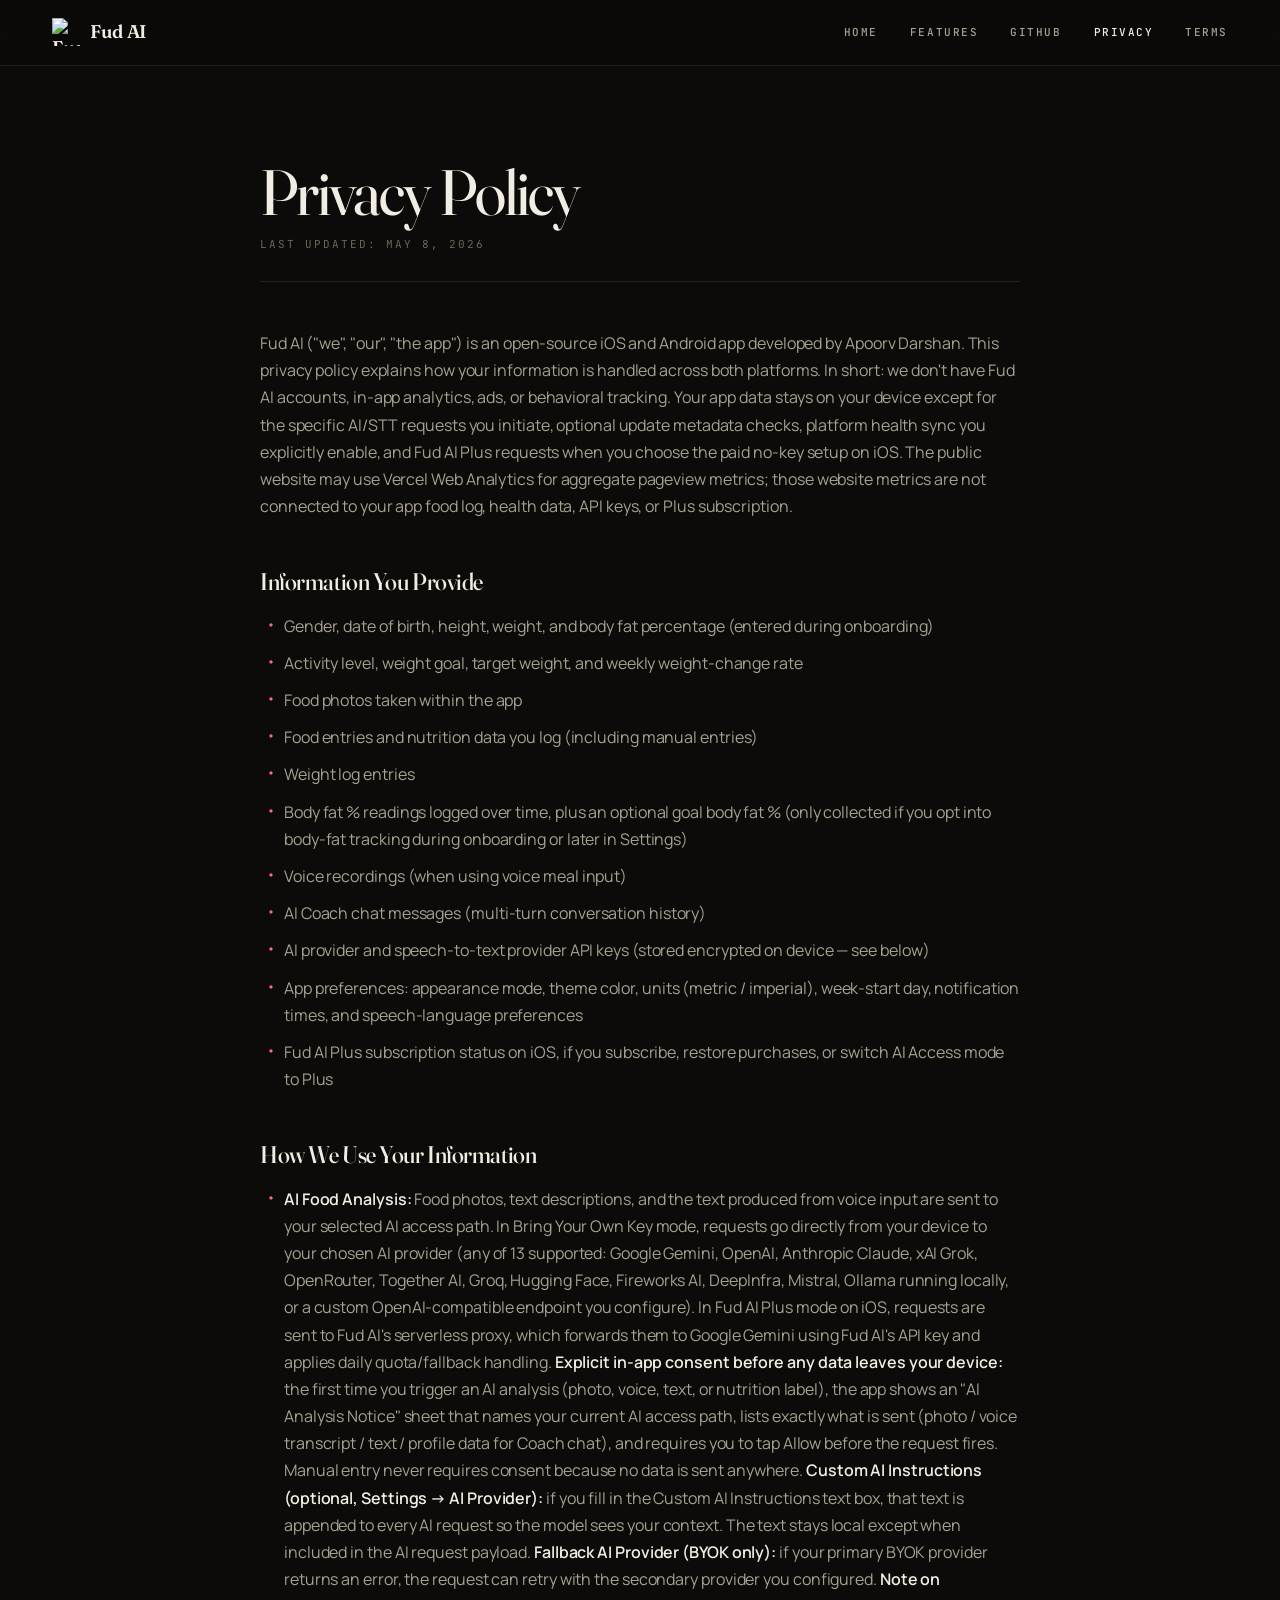
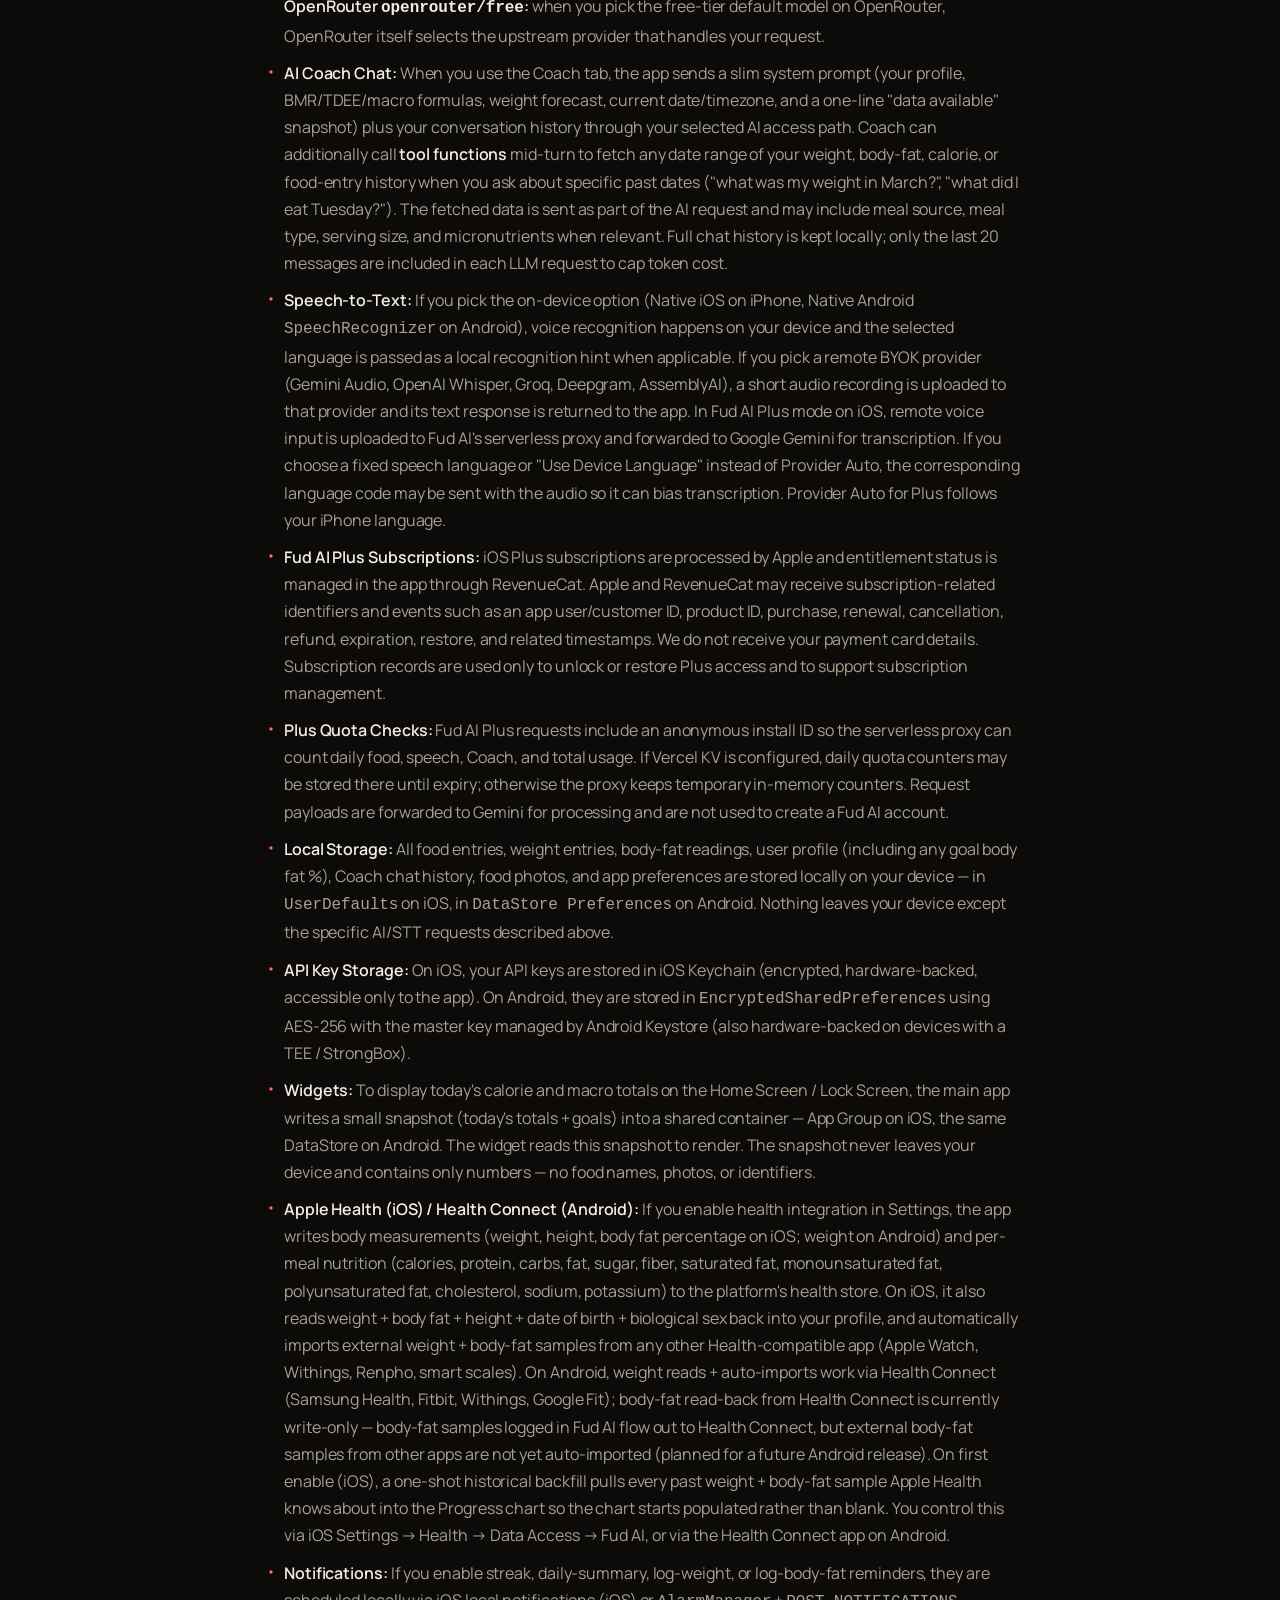
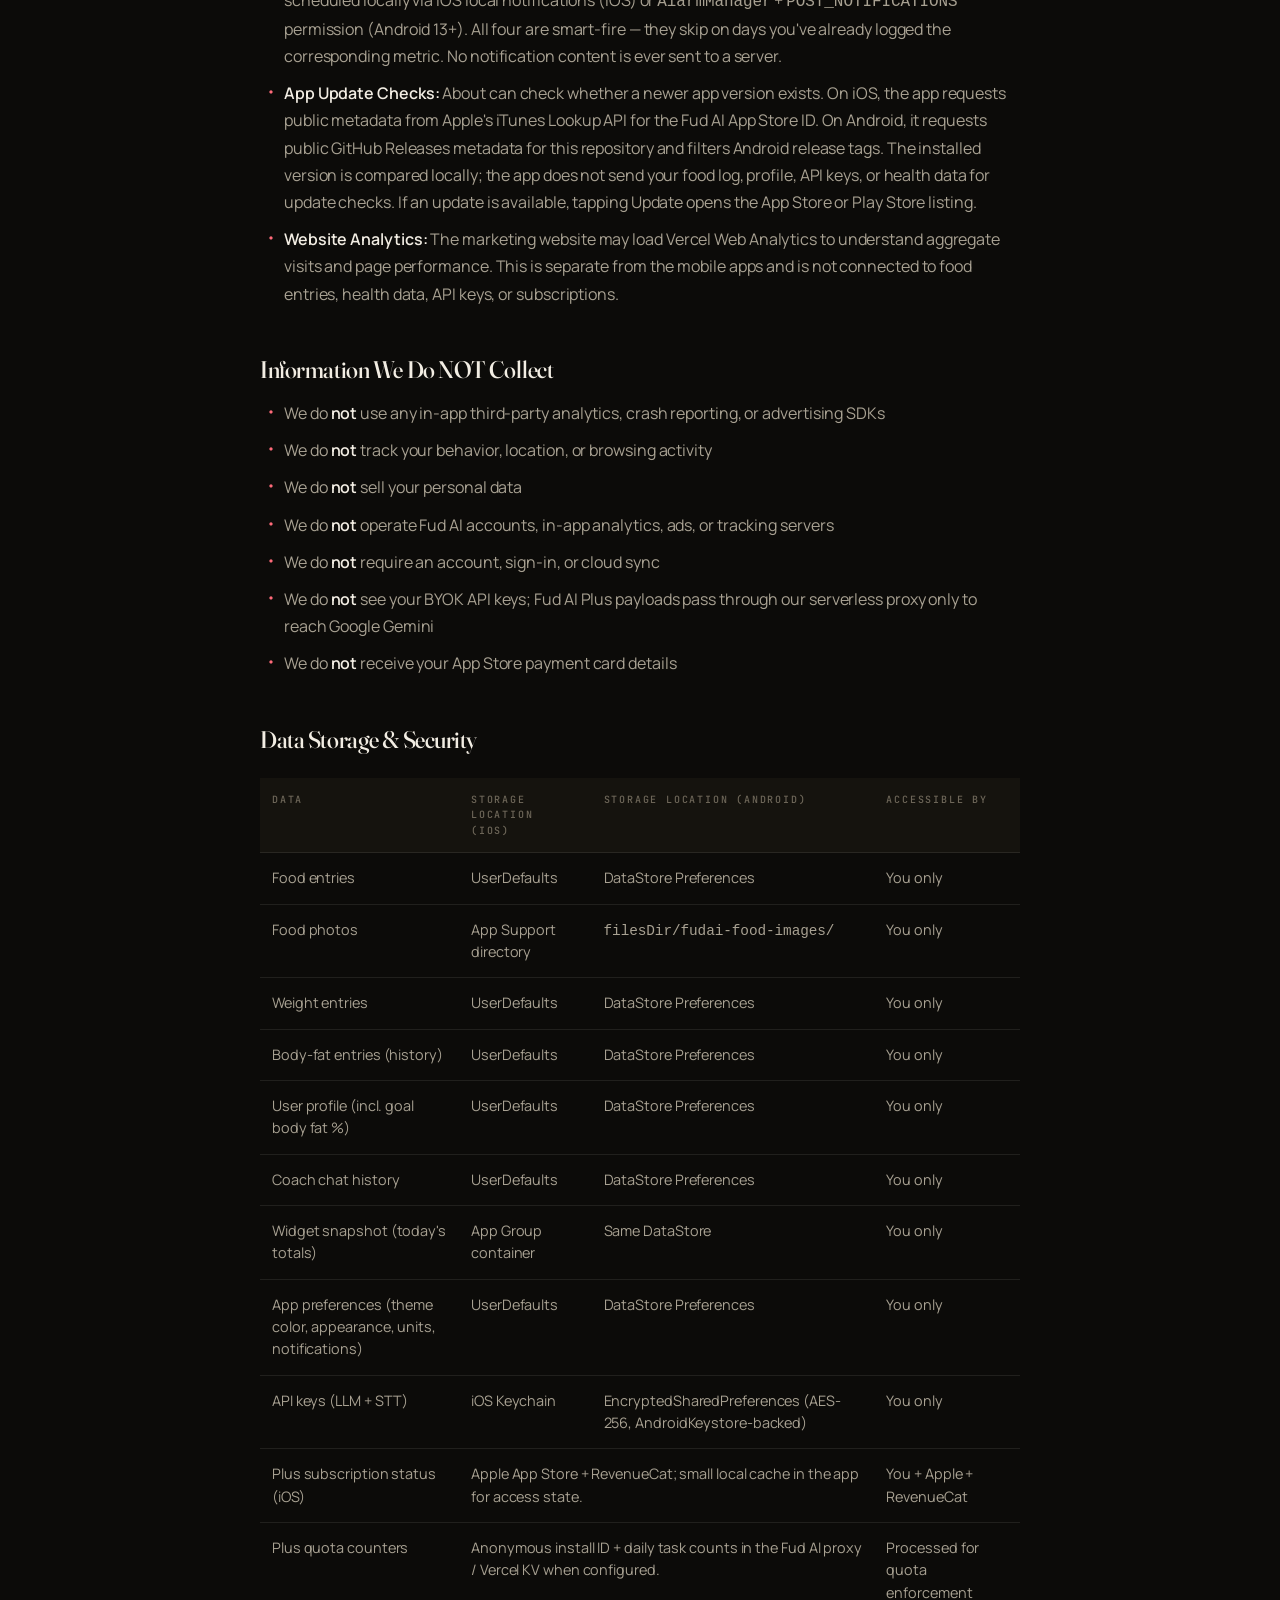
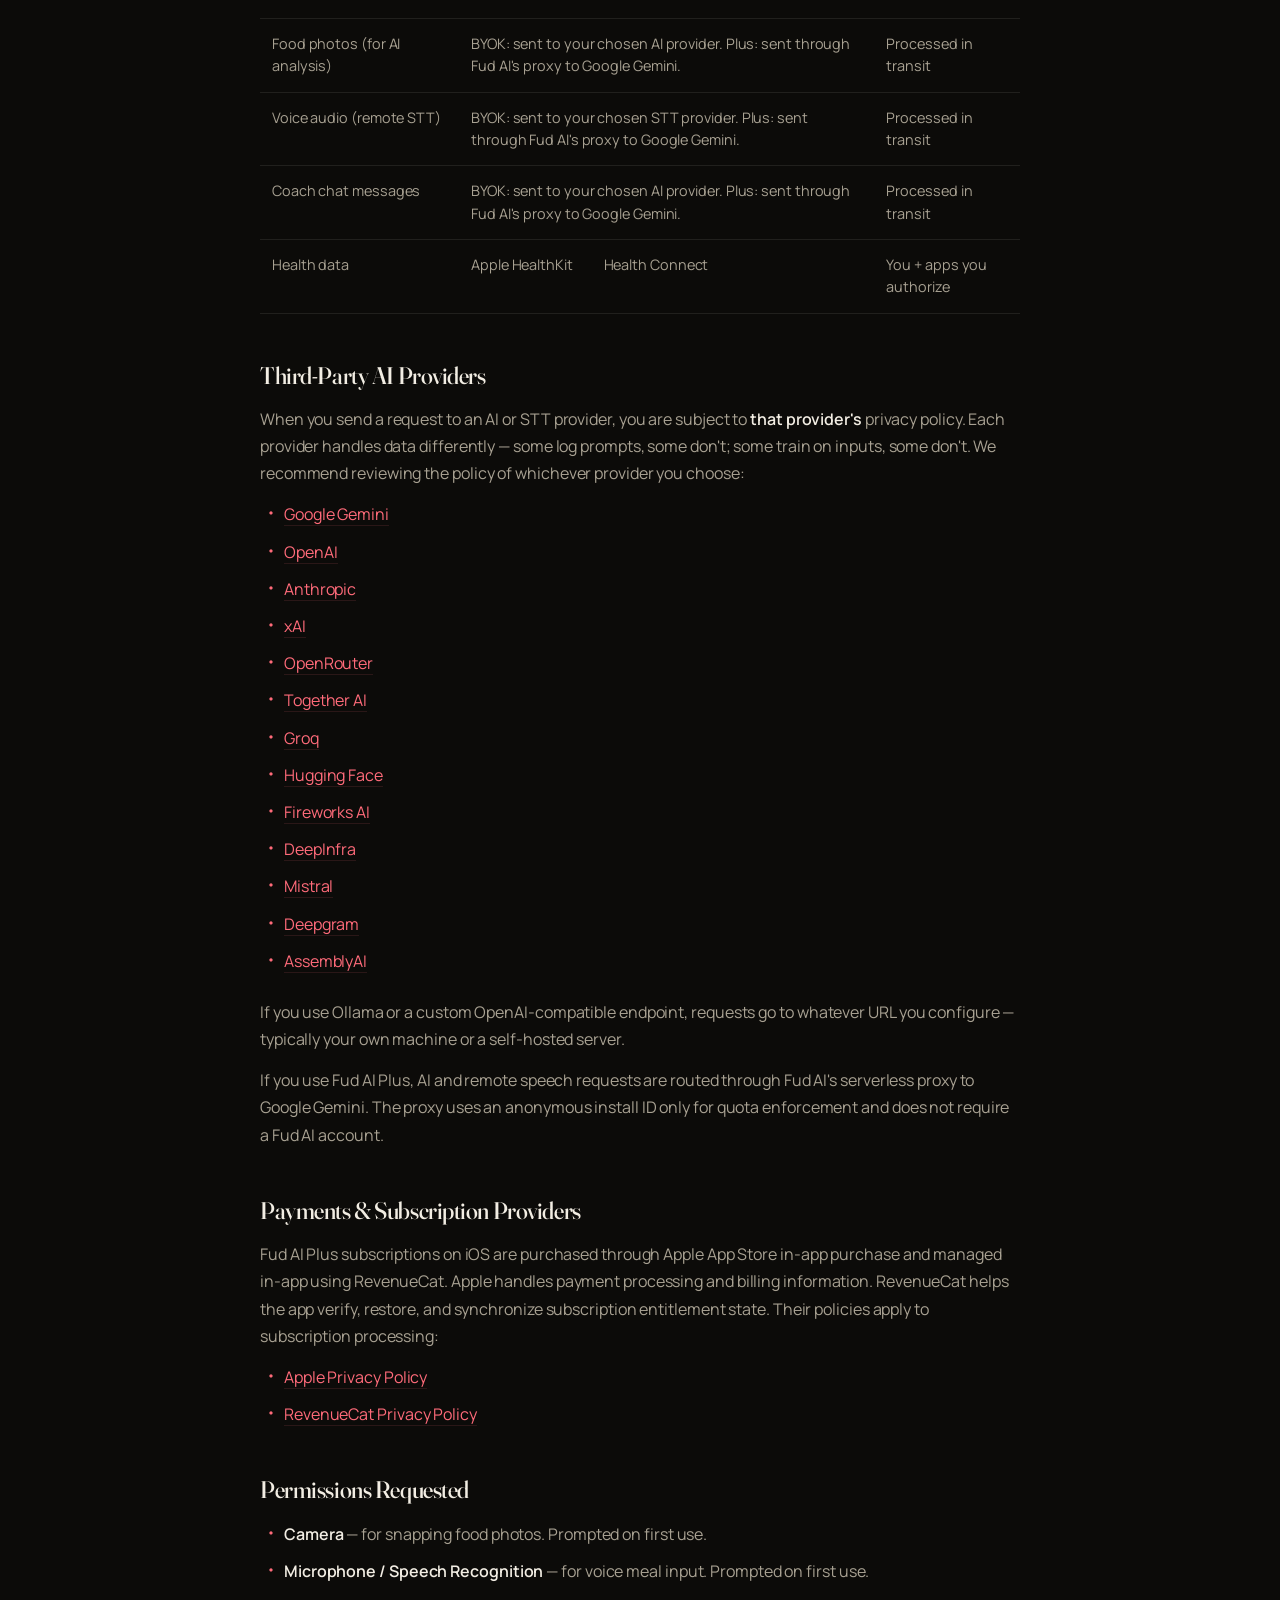
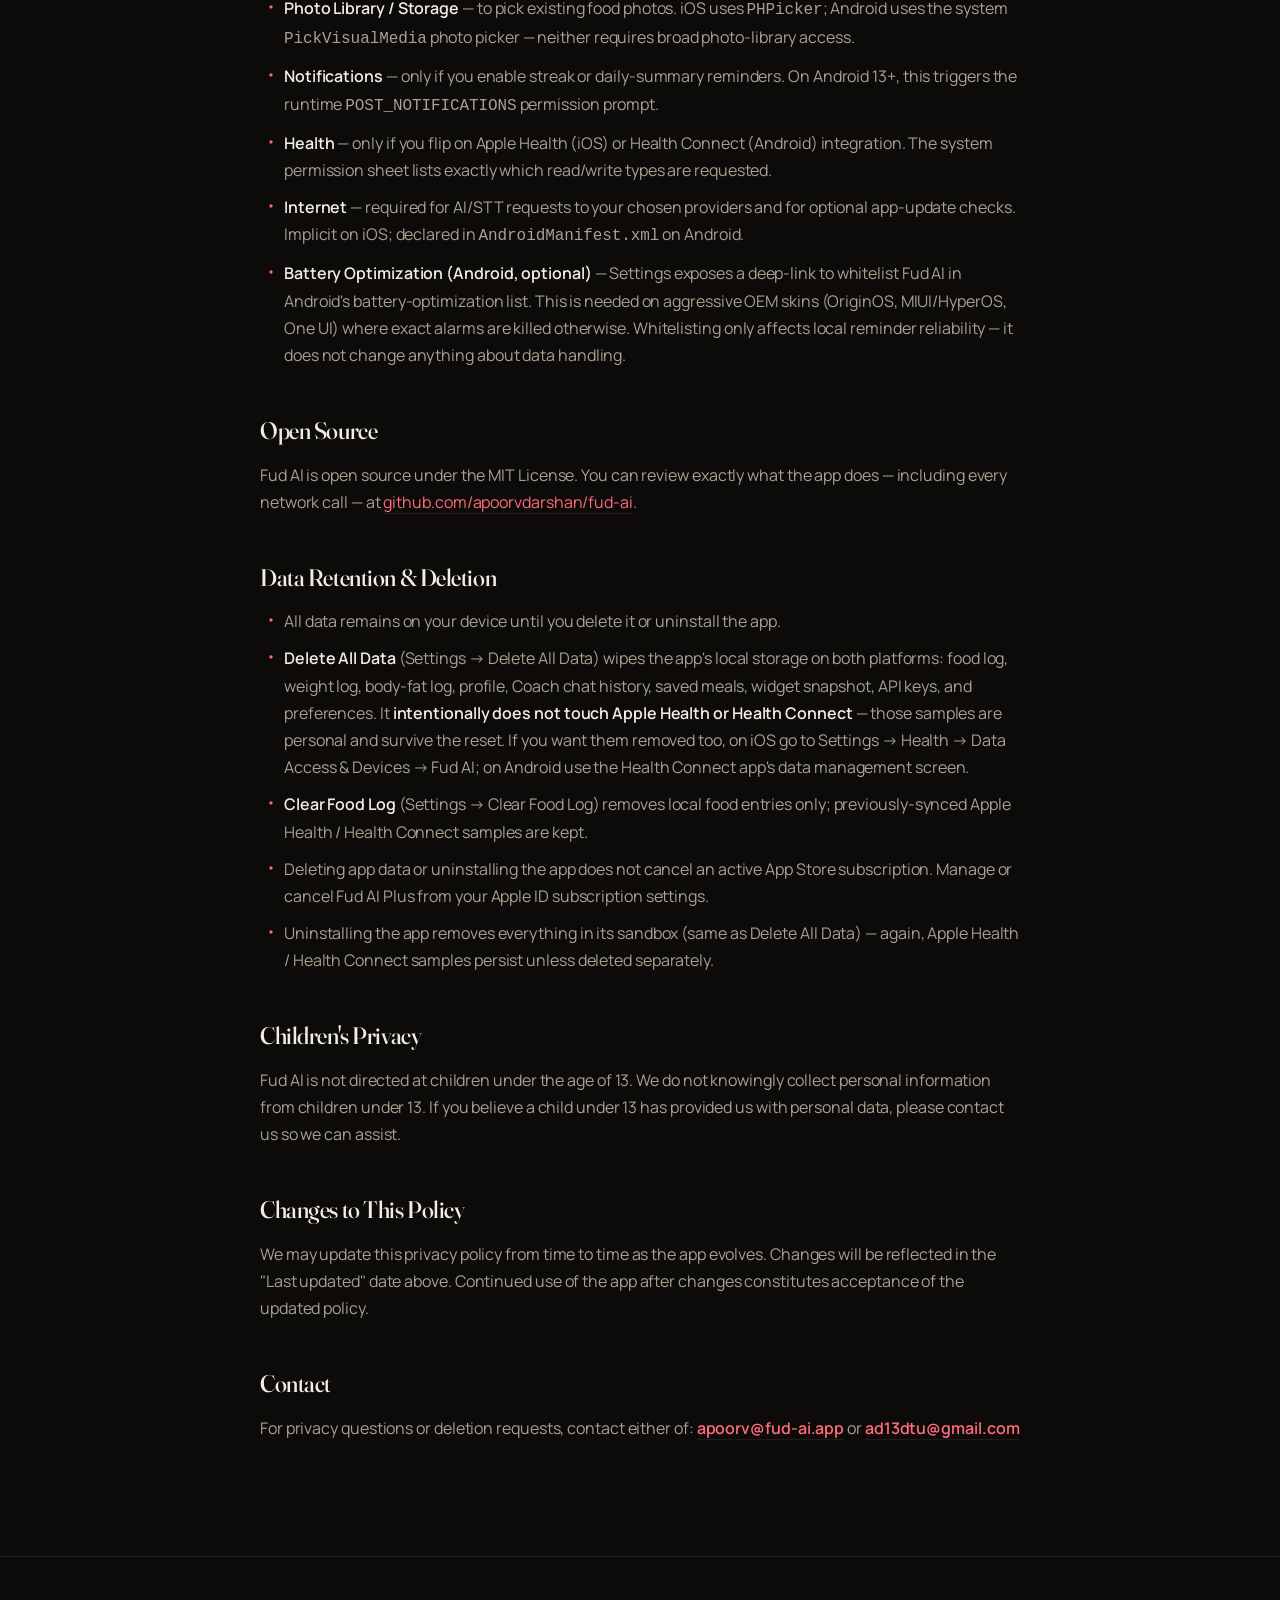
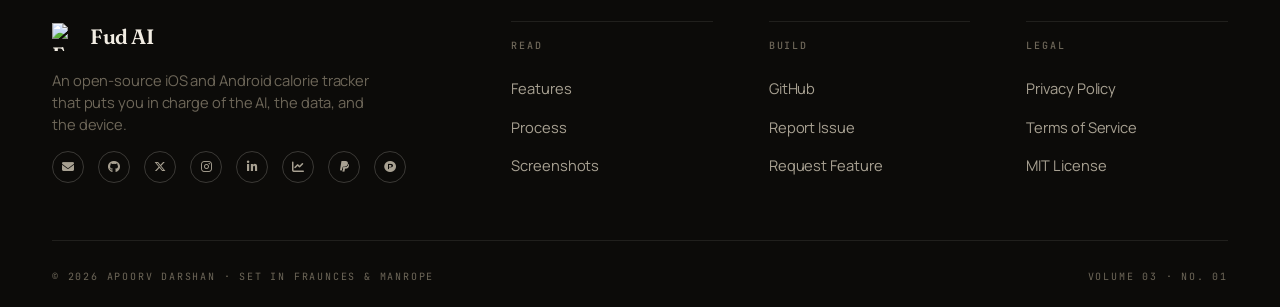
==== web/privacy.html @ efd4a869 "Add TrustMRR link to web" ====
<!DOCTYPE html>
<html lang="en">
<head>
<meta charset="UTF-8">
<meta name="viewport" content="width=device-width, initial-scale=1.0">
<title>Privacy Policy — Fud AI Calorie Tracker for iOS &amp; Android</title>
<meta name="description" content="Privacy Policy for Fud AI, the AI-powered calorie and nutrition tracker for iOS and Android.">
<meta name="theme-color" content="#FF375F">
<!-- Open Graph -->
<meta property="og:type" content="website">
<meta property="og:site_name" content="Fud AI">
<meta property="og:locale" content="en_US">
<meta property="og:url" content="https://fud-ai.app/privacy.html">
<meta property="og:title" content="Privacy Policy — Fud AI Calorie Tracker for iOS &amp; Android">
<meta property="og:description" content="Privacy Policy for Fud AI, the AI-powered calorie and nutrition tracker for iOS and Android.">
<meta property="og:image" content="https://fud-ai.app/assets/og-preview.png?v=5">
<meta property="og:image:secure_url" content="https://fud-ai.app/assets/og-preview.png?v=5">
<meta property="og:image:type" content="image/png">
<meta property="og:image:width" content="1200">
<meta property="og:image:height" content="630">
<meta property="og:image:alt" content="Fud AI — AI calorie tracker for iOS and Android. Snap, speak, or type your meal.">
<!-- Twitter / X -->
<meta name="twitter:card" content="summary_large_image">
<meta name="twitter:site" content="@apoorvdarshan">
<meta name="twitter:creator" content="@apoorvdarshan">
<meta name="twitter:url" content="https://fud-ai.app/privacy.html">
<meta name="twitter:title" content="Privacy Policy — Fud AI Calorie Tracker for iOS &amp; Android">
<meta name="twitter:description" content="Privacy Policy for Fud AI, the AI-powered calorie and nutrition tracker for iOS and Android.">
<meta name="twitter:image" content="https://fud-ai.app/assets/og-preview.png?v=5">
<meta name="twitter:image:alt" content="Fud AI — AI calorie tracker for iOS and Android. Snap, speak, or type your meal.">
<link rel="icon" href="assets/calorie logo transparent.png">
<link rel="preconnect" href="https://fonts.googleapis.com">
<link rel="preconnect" href="https://fonts.gstatic.com" crossorigin>
<link rel="stylesheet" href="https://cdnjs.cloudflare.com/ajax/libs/font-awesome/6.5.1/css/all.min.css">
<link rel="stylesheet" href="styles.css?v=20260504a">
</head>
<body>

<nav class="nav scrolled" id="nav">
  <div class="container">
    <a href="/" class="nav-brand">
      <img src="assets/calorie logo transparent.png" alt="Fud AI Logo">
      <span>Fud&nbsp;AI</span>
    </a>
    <input type="checkbox" id="nav-toggle" class="nav-toggle" aria-hidden="true">
    <label for="nav-toggle" class="hamburger" aria-label="Toggle menu">
      <span></span><span></span><span></span>
    </label>
    <div class="nav-links">
      <a href="/">Home</a>
      <a href="/#chapters">Features</a>
      <a href="https://github.com/apoorvdarshan/fud-ai" target="_blank" rel="noopener">GitHub</a>
      <a href="privacy.html" class="active">Privacy</a>
      <a href="terms.html">Terms</a>
    </div>
  </div>
</nav>

<section class="legal-section">
  <div class="container">
    <div class="legal-content">
      <h2>Privacy Policy</h2>
      <span class="legal-date">Last updated: May 8, 2026</span>

      <p>Fud AI ("we", "our", "the app") is an open-source iOS and Android app developed by Apoorv Darshan. This privacy policy explains how your information is handled across both platforms. In short: we don't have Fud AI accounts, in-app analytics, ads, or behavioral tracking. Your app data stays on your device except for the specific AI/STT requests you initiate, optional update metadata checks, platform health sync you explicitly enable, and Fud AI Plus requests when you choose the paid no-key setup on iOS. The public website may use Vercel Web Analytics for aggregate pageview metrics; those website metrics are not connected to your app food log, health data, API keys, or Plus subscription.</p>

      <h3>Information You Provide</h3>
      <ul>
        <li>Gender, date of birth, height, weight, and body fat percentage (entered during onboarding)</li>
        <li>Activity level, weight goal, target weight, and weekly weight-change rate</li>
        <li>Food photos taken within the app</li>
        <li>Food entries and nutrition data you log (including manual entries)</li>
        <li>Weight log entries</li>
        <li>Body fat % readings logged over time, plus an optional goal body fat % (only collected if you opt into body-fat tracking during onboarding or later in Settings)</li>
        <li>Voice recordings (when using voice meal input)</li>
        <li>AI Coach chat messages (multi-turn conversation history)</li>
        <li>AI provider and speech-to-text provider API keys (stored encrypted on device — see below)</li>
        <li>App preferences: appearance mode, theme color, units (metric / imperial), week-start day, notification times, and speech-language preferences</li>
        <li>Fud AI Plus subscription status on iOS, if you subscribe, restore purchases, or switch AI Access mode to Plus</li>
      </ul>

      <h3>How We Use Your Information</h3>
      <ul>
        <li><strong>AI Food Analysis:</strong> Food photos, text descriptions, and the text produced from voice input are sent to your selected AI access path. In Bring Your Own Key mode, requests go directly from your device to your chosen AI provider (any of 13 supported: Google Gemini, OpenAI, Anthropic Claude, xAI Grok, OpenRouter, Together AI, Groq, Hugging Face, Fireworks AI, DeepInfra, Mistral, Ollama running locally, or a custom OpenAI-compatible endpoint you configure). In Fud AI Plus mode on iOS, requests are sent to Fud AI's serverless proxy, which forwards them to Google Gemini using Fud AI's API key and applies daily quota/fallback handling. <strong>Explicit in-app consent before any data leaves your device:</strong> the first time you trigger an AI analysis (photo, voice, text, or nutrition label), the app shows an "AI Analysis Notice" sheet that names your current AI access path, lists exactly what is sent (photo / voice transcript / text / profile data for Coach chat), and requires you to tap Allow before the request fires. Manual entry never requires consent because no data is sent anywhere. <strong>Custom AI Instructions (optional, Settings → AI Provider):</strong> if you fill in the Custom AI Instructions text box, that text is appended to every AI request so the model sees your context. The text stays local except when included in the AI request payload. <strong>Fallback AI Provider (BYOK only):</strong> if your primary BYOK provider returns an error, the request can retry with the secondary provider you configured. <strong>Note on OpenRouter <code>openrouter/free</code>:</strong> when you pick the free-tier default model on OpenRouter, OpenRouter itself selects the upstream provider that handles your request.</li>
        <li><strong>AI Coach Chat:</strong> When you use the Coach tab, the app sends a slim system prompt (your profile, BMR/TDEE/macro formulas, weight forecast, current date/timezone, and a one-line "data available" snapshot) plus your conversation history through your selected AI access path. Coach can additionally call <strong>tool functions</strong> mid-turn to fetch any date range of your weight, body-fat, calorie, or food-entry history when you ask about specific past dates ("what was my weight in March?", "what did I eat Tuesday?"). The fetched data is sent as part of the AI request and may include meal source, meal type, serving size, and micronutrients when relevant. Full chat history is kept locally; only the last 20 messages are included in each LLM request to cap token cost.</li>
        <li><strong>Speech-to-Text:</strong> If you pick the on-device option (Native iOS on iPhone, Native Android <code>SpeechRecognizer</code> on Android), voice recognition happens on your device and the selected language is passed as a local recognition hint when applicable. If you pick a remote BYOK provider (Gemini Audio, OpenAI Whisper, Groq, Deepgram, AssemblyAI), a short audio recording is uploaded to that provider and its text response is returned to the app. In Fud AI Plus mode on iOS, remote voice input is uploaded to Fud AI's serverless proxy and forwarded to Google Gemini for transcription. If you choose a fixed speech language or "Use Device Language" instead of Provider Auto, the corresponding language code may be sent with the audio so it can bias transcription. Provider Auto for Plus follows your iPhone language.</li>
        <li><strong>Fud AI Plus Subscriptions:</strong> iOS Plus subscriptions are processed by Apple and entitlement status is managed in the app through RevenueCat. Apple and RevenueCat may receive subscription-related identifiers and events such as an app user/customer ID, product ID, purchase, renewal, cancellation, refund, expiration, restore, and related timestamps. We do not receive your payment card details. Subscription records are used only to unlock or restore Plus access and to support subscription management.</li>
        <li><strong>Plus Quota Checks:</strong> Fud AI Plus requests include an anonymous install ID so the serverless proxy can count daily food, speech, Coach, and total usage. If Vercel KV is configured, daily quota counters may be stored there until expiry; otherwise the proxy keeps temporary in-memory counters. Request payloads are forwarded to Gemini for processing and are not used to create a Fud AI account.</li>
        <li><strong>Local Storage:</strong> All food entries, weight entries, body-fat readings, user profile (including any goal body fat %), Coach chat history, food photos, and app preferences are stored locally on your device — in <code>UserDefaults</code> on iOS, in <code>DataStore Preferences</code> on Android. Nothing leaves your device except the specific AI/STT requests described above.</li>
        <li><strong>API Key Storage:</strong> On iOS, your API keys are stored in iOS Keychain (encrypted, hardware-backed, accessible only to the app). On Android, they are stored in <code>EncryptedSharedPreferences</code> using AES-256 with the master key managed by Android Keystore (also hardware-backed on devices with a TEE / StrongBox).</li>
        <li><strong>Widgets:</strong> To display today's calorie and macro totals on the Home Screen / Lock Screen, the main app writes a small snapshot (today's totals + goals) into a shared container — App Group on iOS, the same DataStore on Android. The widget reads this snapshot to render. The snapshot never leaves your device and contains only numbers — no food names, photos, or identifiers.</li>
        <li><strong>Apple Health (iOS) / Health Connect (Android):</strong> If you enable health integration in Settings, the app writes body measurements (weight, height, body fat percentage on iOS; weight on Android) and per-meal nutrition (calories, protein, carbs, fat, sugar, fiber, saturated fat, monounsaturated fat, polyunsaturated fat, cholesterol, sodium, potassium) to the platform's health store. On iOS, it also reads weight + body fat + height + date of birth + biological sex back into your profile, and automatically imports external weight + body-fat samples from any other Health-compatible app (Apple Watch, Withings, Renpho, smart scales). On Android, weight reads + auto-imports work via Health Connect (Samsung Health, Fitbit, Withings, Google Fit); body-fat read-back from Health Connect is currently write-only — body-fat samples logged in Fud AI flow out to Health Connect, but external body-fat samples from other apps are not yet auto-imported (planned for a future Android release). On first enable (iOS), a one-shot historical backfill pulls every past weight + body-fat sample Apple Health knows about into the Progress chart so the chart starts populated rather than blank. You control this via iOS Settings → Health → Data Access → Fud AI, or via the Health Connect app on Android.</li>
        <li><strong>Notifications:</strong> If you enable streak, daily-summary, log-weight, or log-body-fat reminders, they are scheduled locally via iOS local notifications (iOS) or <code>AlarmManager</code> + <code>POST_NOTIFICATIONS</code> permission (Android 13+). All four are smart-fire — they skip on days you've already logged the corresponding metric. No notification content is ever sent to a server.</li>
        <li><strong>App Update Checks:</strong> About can check whether a newer app version exists. On iOS, the app requests public metadata from Apple's iTunes Lookup API for the Fud AI App Store ID. On Android, it requests public GitHub Releases metadata for this repository and filters Android release tags. The installed version is compared locally; the app does not send your food log, profile, API keys, or health data for update checks. If an update is available, tapping Update opens the App Store or Play Store listing.</li>
        <li><strong>Website Analytics:</strong> The marketing website may load Vercel Web Analytics to understand aggregate visits and page performance. This is separate from the mobile apps and is not connected to food entries, health data, API keys, or subscriptions.</li>
      </ul>

      <h3>Information We Do NOT Collect</h3>
      <ul>
        <li>We do <strong>not</strong> use any in-app third-party analytics, crash reporting, or advertising SDKs</li>
        <li>We do <strong>not</strong> track your behavior, location, or browsing activity</li>
        <li>We do <strong>not</strong> sell your personal data</li>
        <li>We do <strong>not</strong> operate Fud AI accounts, in-app analytics, ads, or tracking servers</li>
        <li>We do <strong>not</strong> require an account, sign-in, or cloud sync</li>
        <li>We do <strong>not</strong> see your BYOK API keys; Fud AI Plus payloads pass through our serverless proxy only to reach Google Gemini</li>
        <li>We do <strong>not</strong> receive your App Store payment card details</li>
      </ul>

      <h3>Data Storage &amp; Security</h3>
      <table class="legal-table">
        <thead>
          <tr><th>Data</th><th>Storage Location (iOS)</th><th>Storage Location (Android)</th><th>Accessible By</th></tr>
        </thead>
        <tbody>
          <tr><td>Food entries</td><td>UserDefaults</td><td>DataStore Preferences</td><td>You only</td></tr>
          <tr><td>Food photos</td><td>App Support directory</td><td><code>filesDir/fudai-food-images/</code></td><td>You only</td></tr>
          <tr><td>Weight entries</td><td>UserDefaults</td><td>DataStore Preferences</td><td>You only</td></tr>
          <tr><td>Body-fat entries (history)</td><td>UserDefaults</td><td>DataStore Preferences</td><td>You only</td></tr>
          <tr><td>User profile (incl. goal body fat %)</td><td>UserDefaults</td><td>DataStore Preferences</td><td>You only</td></tr>
          <tr><td>Coach chat history</td><td>UserDefaults</td><td>DataStore Preferences</td><td>You only</td></tr>
          <tr><td>Widget snapshot (today's totals)</td><td>App Group container</td><td>Same DataStore</td><td>You only</td></tr>
          <tr><td>App preferences (theme color, appearance, units, notifications)</td><td>UserDefaults</td><td>DataStore Preferences</td><td>You only</td></tr>
          <tr><td>API keys (LLM + STT)</td><td>iOS Keychain</td><td>EncryptedSharedPreferences (AES-256, AndroidKeystore-backed)</td><td>You only</td></tr>
          <tr><td>Plus subscription status (iOS)</td><td colspan="2">Apple App Store + RevenueCat; small local cache in the app for access state.</td><td>You + Apple + RevenueCat</td></tr>
          <tr><td>Plus quota counters</td><td colspan="2">Anonymous install ID + daily task counts in the Fud AI proxy / Vercel KV when configured.</td><td>Processed for quota enforcement</td></tr>
          <tr><td>Food photos (for AI analysis)</td><td colspan="2">BYOK: sent to your chosen AI provider. Plus: sent through Fud AI's proxy to Google Gemini.</td><td>Processed in transit</td></tr>
          <tr><td>Voice audio (remote STT)</td><td colspan="2">BYOK: sent to your chosen STT provider. Plus: sent through Fud AI's proxy to Google Gemini.</td><td>Processed in transit</td></tr>
          <tr><td>Coach chat messages</td><td colspan="2">BYOK: sent to your chosen AI provider. Plus: sent through Fud AI's proxy to Google Gemini.</td><td>Processed in transit</td></tr>
          <tr><td>Health data</td><td>Apple HealthKit</td><td>Health Connect</td><td>You + apps you authorize</td></tr>
        </tbody>
      </table>

      <h3>Third-Party AI Providers</h3>
      <p>When you send a request to an AI or STT provider, you are subject to <strong>that provider's</strong> privacy policy. Each provider handles data differently — some log prompts, some don't; some train on inputs, some don't. We recommend reviewing the policy of whichever provider you choose:</p>
      <ul>
        <li><a href="https://policies.google.com/privacy" target="_blank" rel="noopener">Google Gemini</a></li>
        <li><a href="https://openai.com/policies/privacy-policy" target="_blank" rel="noopener">OpenAI</a></li>
        <li><a href="https://www.anthropic.com/legal/privacy" target="_blank" rel="noopener">Anthropic</a></li>
        <li><a href="https://x.ai/legal/privacy-policy" target="_blank" rel="noopener">xAI</a></li>
        <li><a href="https://openrouter.ai/terms" target="_blank" rel="noopener">OpenRouter</a></li>
        <li><a href="https://www.together.ai/privacy" target="_blank" rel="noopener">Together AI</a></li>
        <li><a href="https://groq.com/privacy-policy/" target="_blank" rel="noopener">Groq</a></li>
        <li><a href="https://huggingface.co/privacy" target="_blank" rel="noopener">Hugging Face</a></li>
        <li><a href="https://fireworks.ai/privacy-policy" target="_blank" rel="noopener">Fireworks AI</a></li>
        <li><a href="https://deepinfra.com/privacy" target="_blank" rel="noopener">DeepInfra</a></li>
        <li><a href="https://mistral.ai/terms/#privacy-policy" target="_blank" rel="noopener">Mistral</a></li>
        <li><a href="https://deepgram.com/privacy" target="_blank" rel="noopener">Deepgram</a></li>
        <li><a href="https://www.assemblyai.com/legal/privacy-policy" target="_blank" rel="noopener">AssemblyAI</a></li>
      </ul>
      <p>If you use Ollama or a custom OpenAI-compatible endpoint, requests go to whatever URL you configure — typically your own machine or a self-hosted server.</p>
      <p>If you use Fud AI Plus, AI and remote speech requests are routed through Fud AI's serverless proxy to Google Gemini. The proxy uses an anonymous install ID only for quota enforcement and does not require a Fud AI account.</p>

      <h3>Payments &amp; Subscription Providers</h3>
      <p>Fud AI Plus subscriptions on iOS are purchased through Apple App Store in-app purchase and managed in-app using RevenueCat. Apple handles payment processing and billing information. RevenueCat helps the app verify, restore, and synchronize subscription entitlement state. Their policies apply to subscription processing:</p>
      <ul>
        <li><a href="https://www.apple.com/legal/privacy/" target="_blank" rel="noopener">Apple Privacy Policy</a></li>
        <li><a href="https://www.revenuecat.com/privacy/" target="_blank" rel="noopener">RevenueCat Privacy Policy</a></li>
      </ul>

      <h3>Permissions Requested</h3>
      <ul>
        <li><strong>Camera</strong> — for snapping food photos. Prompted on first use.</li>
        <li><strong>Microphone / Speech Recognition</strong> — for voice meal input. Prompted on first use.</li>
        <li><strong>Photo Library / Storage</strong> — to pick existing food photos. iOS uses <code>PHPicker</code>; Android uses the system <code>PickVisualMedia</code> photo picker — neither requires broad photo-library access.</li>
        <li><strong>Notifications</strong> — only if you enable streak or daily-summary reminders. On Android 13+, this triggers the runtime <code>POST_NOTIFICATIONS</code> permission prompt.</li>
        <li><strong>Health</strong> — only if you flip on Apple Health (iOS) or Health Connect (Android) integration. The system permission sheet lists exactly which read/write types are requested.</li>
        <li><strong>Internet</strong> — required for AI/STT requests to your chosen providers and for optional app-update checks. Implicit on iOS; declared in <code>AndroidManifest.xml</code> on Android.</li>
        <li><strong>Battery Optimization (Android, optional)</strong> — Settings exposes a deep-link to whitelist Fud AI in Android's battery-optimization list. This is needed on aggressive OEM skins (OriginOS, MIUI/HyperOS, One UI) where exact alarms are killed otherwise. Whitelisting only affects local reminder reliability — it does not change anything about data handling.</li>
      </ul>

      <h3>Open Source</h3>
      <p>Fud AI is open source under the MIT License. You can review exactly what the app does — including every network call — at <a href="https://github.com/apoorvdarshan/fud-ai" target="_blank">github.com/apoorvdarshan/fud-ai</a>.</p>

      <h3>Data Retention &amp; Deletion</h3>
      <ul>
        <li>All data remains on your device until you delete it or uninstall the app.</li>
        <li><strong>Delete All Data</strong> (Settings → Delete All Data) wipes the app's local storage on both platforms: food log, weight log, body-fat log, profile, Coach chat history, saved meals, widget snapshot, API keys, and preferences. It <strong>intentionally does not touch Apple Health or Health Connect</strong> — those samples are personal and survive the reset. If you want them removed too, on iOS go to Settings → Health → Data Access &amp; Devices → Fud AI; on Android use the Health Connect app's data management screen.</li>
        <li><strong>Clear Food Log</strong> (Settings → Clear Food Log) removes local food entries only; previously-synced Apple Health / Health Connect samples are kept.</li>
        <li>Deleting app data or uninstalling the app does not cancel an active App Store subscription. Manage or cancel Fud AI Plus from your Apple ID subscription settings.</li>
        <li>Uninstalling the app removes everything in its sandbox (same as Delete All Data) — again, Apple Health / Health Connect samples persist unless deleted separately.</li>
      </ul>

      <h3>Children's Privacy</h3>
      <p>Fud AI is not directed at children under the age of 13. We do not knowingly collect personal information from children under 13. If you believe a child under 13 has provided us with personal data, please contact us so we can assist.</p>

      <h3>Changes to This Policy</h3>
      <p>We may update this privacy policy from time to time as the app evolves. Changes will be reflected in the "Last updated" date above. Continued use of the app after changes constitutes acceptance of the updated policy.</p>

      <h3>Contact</h3>
      <p>For privacy questions or deletion requests, contact either of: <strong><a href="mailto:apoorv@fud-ai.app">apoorv@fud-ai.app</a></strong> or <strong><a href="mailto:ad13dtu@gmail.com">ad13dtu@gmail.com</a></strong></p>
    </div>
  </div>
</section>

<footer class="footer">
  <div class="container">
    <div class="footer-grid">
      <div class="footer-brand">
        <a href="/" class="footer-brand-mark">
          <img src="assets/calorie logo transparent.png" alt="Fud AI">
          <span>Fud AI</span>
        </a>
        <p>An open-source iOS and Android calorie tracker that puts you in charge of the AI, the data, and the device.</p>
        <div class="footer-socials">
          <a href="mailto:apoorv@fud-ai.app" aria-label="Email"><i class="fa-solid fa-envelope"></i></a>
          <a href="https://github.com/apoorvdarshan/fud-ai" target="_blank" rel="noopener" aria-label="GitHub"><i class="fa-brands fa-github"></i></a>
          <a href="https://x.com/apoorvdarshan" target="_blank" rel="noopener" aria-label="X (Twitter)"><i class="fa-brands fa-x-twitter"></i></a>
          <a href="https://www.instagram.com/fudai.app/" target="_blank" rel="noopener" aria-label="Instagram"><i class="fa-brands fa-instagram"></i></a>
          <a href="https://www.linkedin.com/company/fud-ai-app" target="_blank" rel="noopener" aria-label="LinkedIn"><i class="fa-brands fa-linkedin-in"></i></a>
          <a href="https://trustmrr.com/startup/fud-ai-calorie-tracker" target="_blank" rel="noopener" aria-label="TrustMRR"><i class="fa-solid fa-chart-line"></i></a>
          <a href="https://paypal.me/apoorvdarshan" target="_blank" rel="noopener" aria-label="PayPal"><i class="fa-brands fa-paypal"></i></a>
          <a href="https://www.producthunt.com/products/fud-ai-calorie-tracker" target="_blank" rel="noopener" aria-label="Product Hunt"><i class="fa-brands fa-product-hunt"></i></a>
        </div>
      </div>
      <div class="footer-col">
        <h4>Read</h4>
        <ul>
          <li><a href="/#chapters">Features</a></li>
          <li><a href="/#process">Process</a></li>
          <li><a href="/#plates">Screenshots</a></li>
        </ul>
      </div>
      <div class="footer-col">
        <h4>Build</h4>
        <ul>
          <li><a href="https://github.com/apoorvdarshan/fud-ai" target="_blank" rel="noopener">GitHub</a></li>
          <li><a href="https://github.com/apoorvdarshan/fud-ai/issues/new?labels=bug&amp;title=Bug:%20" target="_blank" rel="noopener">Report Issue</a></li>
          <li><a href="https://github.com/apoorvdarshan/fud-ai/issues/new?labels=enhancement&amp;title=Feature:%20" target="_blank" rel="noopener">Request Feature</a></li>
        </ul>
      </div>
      <div class="footer-col">
        <h4>Legal</h4>
        <ul>
          <li><a href="privacy.html">Privacy Policy</a></li>
          <li><a href="terms.html">Terms of Service</a></li>
          <li><a href="https://github.com/apoorvdarshan/fud-ai/blob/main/LICENSE" target="_blank" rel="noopener">MIT License</a></li>
        </ul>
      </div>
    </div>
    <div class="footer-bottom">
      <span>© 2026 Apoorv Darshan · Set in Fraunces &amp; Manrope</span>
      <span>Volume 03 · No. 01</span>
    </div>
  </div>
</footer>

<script>
  const nav = document.getElementById('nav');
  window.addEventListener('scroll', () => {
    if (window.scrollY > 8) nav.classList.add('scrolled');
    else nav.classList.remove('scrolled');
  });
  const navToggle = document.getElementById('nav-toggle');
  document.querySelectorAll('.nav-links a').forEach(link => {
    link.addEventListener('click', () => { if (navToggle) navToggle.checked = false; });
  });
</script>
<script>
  window.va = window.va || function () { (window.vaq = window.vaq || []).push(arguments); };
</script>
<script defer src="/_vercel/insights/script.js"></script>
</body>
</html>
---- web/styles.css ----
/* ================================================================
   FUD AI — ALMANAC (DARK)
   ----------------------------------------------------------------
   The same editorial design language as the almanac, but inverted
   onto a warm near-black "paper". Restrained coral accent stays.

   Type stack:
     • Fraunces        — display serif, optical-size adjusted
     • Manrope         — body sans, warm modern grotesque
     • JetBrains Mono  — captions, data labels, technical metadata
   ================================================================ */

@import url('https://fonts.googleapis.com/css2?family=Fraunces:ital,opsz,wght@0,9..144,400;0,9..144,500;0,9..144,600;0,9..144,700;1,9..144,400;1,9..144,500;1,9..144,600&family=Manrope:wght@300;400;500;600;700&family=JetBrains+Mono:wght@400;500;600&display=swap');

/* ---------------- DESIGN TOKENS — DARK ALMANAC ---------------- */
:root {
  /* Inverted paper — warm near-black tones (an old printer's plate
     inverted). Keeps the editorial warmth without going gray. */
  --paper:        #0C0B09;
  --paper-deep:   #15130E;
  --paper-warm:   #1A1813;

  /* Ink, inverted — warm cream type on dark paper */
  --ink:          #F2EDE3;
  --ink-soft:     #A8A192;
  --ink-mute:     #6E6759;
  --rule:         rgba(242, 237, 227, 0.09);
  --rule-strong:  rgba(242, 237, 227, 0.20);

  /* Single accent — coral, brightened for dark contrast */
  --coral:        #FF6B7A;
  --coral-deep:   #E63946;
  --coral-soft:   rgba(255, 107, 122, 0.12);

  /* True dark for hardware-like surfaces (phone frame) — independent
     of ink/paper inversion. */
  --hardware:     #050505;

  /* Type */
  --serif:    'Fraunces', 'Times New Roman', Georgia, serif;
  --sans:     'Manrope', system-ui, -apple-system, sans-serif;
  --mono:     'JetBrains Mono', 'SF Mono', Menlo, monospace;

  /* Motion */
  --ease:     cubic-bezier(0.22, 0.61, 0.36, 1);
  --t-fast:   0.18s var(--ease);
  --t-med:    0.32s var(--ease);
}

/* ---------------- RESET ---------------- */
*, *::before, *::after { box-sizing: border-box; margin: 0; padding: 0; }
html {
  scroll-behavior: smooth;
  scroll-padding-top: 96px;
  background: var(--paper);
  color: var(--ink);
  -webkit-font-smoothing: antialiased;
  -moz-osx-font-smoothing: grayscale;
  text-rendering: optimizeLegibility;
  font-feature-settings: "ss01", "ss02", "kern";
}
body {
  background: var(--paper);
  color: var(--ink);
  font-family: var(--sans);
  font-size: 17px;
  line-height: 1.55;
  font-weight: 400;
  letter-spacing: -0.005em;
  overflow-x: hidden;
}
a { color: inherit; text-decoration: none; }
img, svg { display: block; max-width: 100%; }
ul { list-style: none; }
::selection { background: var(--coral); color: var(--paper-warm); }

/* ---------------- LAYOUT ---------------- */
.container { max-width: 1240px; margin: 0 auto; padding: 0 32px; }
section { padding: 120px 0; position: relative; }

/* Hairline rule used across the page */
.rule {
  display: block;
  width: 100%;
  height: 1px;
  background: var(--rule);
  border: 0;
}

/* Mono micro-label used throughout */
.eyebrow {
  font-family: var(--mono);
  font-size: 11px;
  font-weight: 500;
  text-transform: uppercase;
  letter-spacing: 0.16em;
  color: var(--ink-mute);
}
.eyebrow .num { color: var(--coral); }

/* ---------------- TYPOGRAPHY ---------------- */
h1, h2, h3 {
  font-family: var(--serif);
  color: var(--ink);
  font-weight: 500;
  letter-spacing: -0.025em;
  line-height: 1.04;
  font-variation-settings: "opsz" 144;
}
h1 { font-size: clamp(3.4rem, 7.2vw, 7rem); }
h2 { font-size: clamp(2.4rem, 4.4vw, 3.8rem); line-height: 1.06; }
h3 { font-size: 1.7rem; line-height: 1.18; letter-spacing: -0.018em; font-weight: 500; }

em { font-style: italic; }
p { color: var(--ink-soft); }

/* ---------------- NAV ---------------- */
.nav {
  position: fixed;
  top: 0; left: 0; right: 0;
  z-index: 100;
  padding: 18px 0;
  background: rgba(12, 11, 9, 0.72);
  backdrop-filter: blur(18px) saturate(140%);
  -webkit-backdrop-filter: blur(18px) saturate(140%);
  border-bottom: 1px solid transparent;
  transition: border-color var(--t-med), background var(--t-med);
}
.nav.scrolled,
.nav:has(+ section) {
  border-bottom-color: var(--rule);
}
.nav .container {
  display: flex;
  align-items: center;
  justify-content: space-between;
  gap: 24px;
}
.nav-brand {
  display: flex;
  align-items: center;
  gap: 10px;
  font-family: var(--serif);
  font-weight: 600;
  font-size: 1.15rem;
  letter-spacing: -0.02em;
}
.nav-brand img { width: 28px; height: 28px; }
.nav-links {
  display: flex;
  gap: 32px;
  align-items: center;
}
.nav-links a {
  font-family: var(--mono);
  font-size: 11px;
  font-weight: 500;
  text-transform: uppercase;
  letter-spacing: 0.14em;
  color: var(--ink-soft);
  transition: color var(--t-fast);
  position: relative;
}
.nav-links a:hover { color: var(--coral); }
.nav-links a.active { color: var(--ink); }
.nav-toggle, .hamburger { display: none; }

/* ---------------- HERO ---------------- */
.hero {
  padding: 104px 0 72px;
  position: relative;
  overflow: hidden;
}
.hero::before {
  /* one subtle decorative arc — sits behind the headline like a magazine flourish */
  content: '';
  position: absolute;
  top: 140px;
  right: -180px;
  width: 520px;
  height: 520px;
  border: 1px solid var(--rule);
  border-radius: 50%;
  pointer-events: none;
}
.hero-meta {
  display: flex;
  gap: 28px;
  align-items: center;
  margin-bottom: 36px;
  font-family: var(--mono);
  font-size: 11px;
  text-transform: uppercase;
  letter-spacing: 0.18em;
  color: var(--ink-mute);
}
.hero-meta .dot {
  width: 6px; height: 6px;
  background: var(--coral);
  border-radius: 50%;
  display: inline-block;
}
.hero-grid {
  display: grid;
  grid-template-columns: 1fr 0.95fr;
  gap: 72px;
  align-items: center;
}
.hero-text { position: relative; }
.hero-title {
  font-family: var(--serif);
  font-weight: 400;
  font-size: clamp(3.6rem, 7vw, 6.6rem);
  line-height: 0.98;
  letter-spacing: -0.035em;
  color: var(--ink);
  font-variation-settings: "opsz" 144, "SOFT" 0;
  margin-bottom: 36px;
}
.hero-title em {
  font-style: italic;
  font-weight: 400;
  color: var(--coral);
  font-variation-settings: "opsz" 144, "SOFT" 100;
}
.hero-lede {
  font-family: var(--sans);
  font-size: 1.05rem;
  line-height: 1.65;
  color: var(--ink-soft);
  max-width: 540px;
  margin-bottom: 44px;
  letter-spacing: -0.005em;
}
.hero-lede .dropcap {
  float: left;
  font-family: var(--serif);
  font-weight: 500;
  font-style: italic;
  font-size: 4.6rem;
  line-height: 0.85;
  color: var(--ink);
  margin: 6px 12px -4px 0;
  font-variation-settings: "opsz" 144;
}

/* Hero card — chrome removed: phone floats directly on page paper.
   No card background, no border, no PLATE label. */
.hero-card {
  position: relative;
  padding: 0;
  background: transparent;
  border: none;
  border-radius: 0;
}
.hero-card-frame {
  display: flex;
  justify-content: center;
  margin-bottom: 0;
}
.phone-frame {
  width: min(300px, 100%);
  aspect-ratio: 9/19;
  background: var(--hardware);
  border-radius: 40px;
  padding: 8px;
  position: relative;
  box-shadow: 0 0 0 1px var(--rule-strong), 0 32px 80px rgba(0,0,0,0.55);
}
.phone-screen {
  width: 100%;
  height: 100%;
  border-radius: 32px;
  overflow: hidden;
  background: var(--hardware);
}
.phone-screen img {
  width: 100%;
  height: 100%;
  object-fit: cover;
  object-position: top;
}
/* ---------------- CTA BUTTONS ---------------- */
.cta-group {
  display: flex;
  flex-wrap: wrap;
  gap: 12px;
  align-items: center;
  margin-top: 0;
}
.cta-sub {
  display: flex;
  flex-wrap: wrap;
  gap: 8px;
  align-items: center;
  margin-top: 18px;
}

.app-store-btn,
.play-store-btn,
.ph-badge {
  height: 52px;
  border-radius: 10px;
  text-decoration: none;
  cursor: pointer;
  box-sizing: border-box;
  transition: transform var(--t-fast), background var(--t-fast), border-color var(--t-fast), color var(--t-fast);
}
.app-store-btn:hover,
.play-store-btn:hover,
.ph-badge:hover { transform: translateY(-2px); }

.app-store-btn,
.play-store-btn {
  display: inline-flex;
  align-items: center;
  justify-content: center;
  gap: 10px;
  padding: 0 22px;
  background: var(--ink);            /* warm cream on dark paper */
  color: var(--paper);                /* dark text on cream button */
  font-family: var(--sans);
  font-weight: 600;
  font-size: 0.92rem;
  letter-spacing: -0.01em;
  line-height: 1;
  white-space: nowrap;
}
.app-store-btn svg,
.play-store-btn svg { width: 18px; height: 18px; flex-shrink: 0; }
.app-store-btn:hover,
.play-store-btn:hover { background: #fff; color: #000; }

.ph-badge {
  display: inline-flex;
  align-items: stretch;
  overflow: hidden;
  line-height: 0;
  border: 1px solid var(--rule-strong);
}
.ph-badge img { display: block; height: 52px; width: auto; }

/* Tier 2 — small editorial chip buttons */
.chip-btn {
  display: inline-flex;
  align-items: center;
  justify-content: center;
  gap: 7px;
  height: 34px;
  padding: 0 14px;
  border-radius: 999px;
  background: transparent;
  color: var(--ink-soft);
  border: 1px solid var(--rule-strong);
  font-family: var(--mono);
  font-weight: 500;
  font-size: 11px;
  text-transform: uppercase;
  letter-spacing: 0.10em;
  line-height: 1;
  white-space: nowrap;
  text-decoration: none;
  cursor: pointer;
  transition: color var(--t-fast), border-color var(--t-fast), background var(--t-fast), transform var(--t-fast);
}
.chip-btn i { font-size: 12px; line-height: 1; flex-shrink: 0; }
.chip-btn:hover {
  color: var(--ink);
  border-color: var(--ink);
  background: rgba(242, 237, 227, 0.04);
  transform: translateY(-1px);
}
.chip-btn.chip-github:hover i   { color: #FFC857; }
.chip-btn.chip-ph:hover i       { color: #DA552F; }
.chip-btn.chip-linkedin:hover i { color: #0A66C2; }
.chip-btn.chip-trustmrr:hover i { color: #18C964; }
.chip-btn.chip-instagram:hover i { color: #E4405F; }
.chip-btn.chip-paypal:hover i   { color: #0BAFE2; }
.chip-btn.chip-x:hover i        { color: #FFFFFF; }

/* ---------------- ANDROID BETA MODAL ----------------
   Modal triggered by "Join Android beta" CTA. Walks the visitor through
   the 3-step Play Store closed-test opt-in. Remove this block once
   Closed Testing graduates to Production (along with the modal HTML and
   data-open-beta hooks in index.html). */
.beta-modal {
  position: fixed;
  inset: 0;
  z-index: 9999;
  display: flex;
  align-items: center;
  justify-content: center;
  padding: 24px;
  animation: betaModalFade var(--t-med);
}
.beta-modal[hidden] { display: none; }
.beta-modal__backdrop {
  position: absolute;
  inset: 0;
  background: rgba(5, 4, 3, 0.78);
  backdrop-filter: blur(10px);
  -webkit-backdrop-filter: blur(10px);
}
.beta-modal__panel {
  position: relative;
  background: var(--paper-deep);
  color: var(--ink);
  max-width: 520px;
  width: 100%;
  max-height: 90vh;
  overflow-y: auto;
  border: 1px solid var(--rule-strong);
  border-radius: 20px;
  padding: 32px 28px 28px;
  box-shadow: 0 32px 80px rgba(0, 0, 0, 0.55);
  animation: betaModalRise var(--t-med);
}
.beta-modal__close {
  position: absolute;
  top: 12px;
  right: 14px;
  background: transparent;
  border: 0;
  color: var(--ink-soft);
  font-size: 26px;
  line-height: 1;
  cursor: pointer;
  padding: 6px 10px;
  border-radius: 999px;
  transition: color var(--t-fast), background var(--t-fast);
}
.beta-modal__close:hover {
  color: var(--ink);
  background: var(--rule);
}
.beta-modal__eyebrow {
  font-family: var(--mono);
  font-size: 11px;
  letter-spacing: 0.18em;
  text-transform: uppercase;
  color: var(--coral);
  margin: 0 0 10px;
}
.beta-modal h2 {
  font-family: var(--serif);
  font-size: 26px;
  line-height: 1.15;
  margin: 0 0 10px;
  color: var(--ink);
  font-weight: 500;
  letter-spacing: -0.01em;
}
.beta-modal__sub {
  font-family: var(--sans);
  font-size: 14px;
  line-height: 1.5;
  color: var(--ink-soft);
  margin: 0 0 24px;
}
.beta-modal__steps {
  list-style: none;
  padding: 0;
  margin: 0 0 20px;
  display: flex;
  flex-direction: column;
  gap: 18px;
}
.beta-modal__steps > li {
  display: flex;
  gap: 16px;
  align-items: flex-start;
  padding: 16px;
  border: 1px solid var(--rule);
  border-radius: 14px;
  background: var(--paper-warm);
  transition: border-color var(--t-fast);
}
.beta-modal__steps > li:hover { border-color: var(--rule-strong); }
.beta-modal__step-num {
  flex: 0 0 32px;
  height: 32px;
  border-radius: 50%;
  background: linear-gradient(135deg, #FF375F, #FF6B8A);
  color: #fff;
  display: inline-flex;
  align-items: center;
  justify-content: center;
  font-family: var(--mono);
  font-weight: 700;
  font-size: 14px;
  margin-top: 2px;
}
.beta-modal__step-body { flex: 1 1 auto; min-width: 0; }
.beta-modal__step-body h3 {
  font-family: var(--sans);
  font-size: 15px;
  font-weight: 700;
  color: var(--ink);
  margin: 0 0 4px;
  letter-spacing: -0.005em;
}
.beta-modal__step-body p {
  font-family: var(--sans);
  font-size: 13px;
  line-height: 1.5;
  color: var(--ink-soft);
  margin: 0 0 10px;
}
.beta-modal__step-cta {
  display: inline-flex;
  align-items: center;
  gap: 8px;
  font-family: var(--sans);
  font-size: 12.5px;
  font-weight: 600;
  color: var(--ink);
  background: var(--coral-soft);
  border: 1px solid transparent;
  padding: 8px 14px;
  border-radius: 999px;
  text-decoration: none;
  transition: background var(--t-fast), border-color var(--t-fast), color var(--t-fast);
}
.beta-modal__step-cta i { font-size: 12px; color: var(--coral); }
.beta-modal__step-cta:hover {
  background: rgba(255, 107, 122, 0.22);
  border-color: var(--coral);
  color: var(--ink);
}
.beta-modal__footnote {
  font-family: var(--sans);
  font-size: 12px;
  line-height: 1.55;
  color: var(--ink-mute);
  margin: 0;
  padding-top: 16px;
  border-top: 1px solid var(--rule);
}
.beta-modal__footnote em { color: var(--ink-soft); font-style: normal; font-weight: 600; }

@keyframes betaModalFade {
  from { opacity: 0; }
  to   { opacity: 1; }
}
@keyframes betaModalRise {
  from { opacity: 0; transform: translateY(12px) scale(0.985); }
  to   { opacity: 1; transform: translateY(0)    scale(1); }
}
@media (max-width: 600px) {
  .beta-modal { padding: 12px; }
  .beta-modal__panel { padding: 28px 20px 20px; border-radius: 18px; }
  .beta-modal h2 { font-size: 22px; }
  .beta-modal__steps > li { padding: 14px; gap: 12px; }
}

/* ---------------- EDITORIAL TICKER (replaces marquee) ---------------- */
.ticker-section {
  border-top: 1px solid var(--rule);
  border-bottom: 1px solid var(--rule);
  padding: 22px 0;
  background: var(--paper-deep);
  overflow: hidden;
}
.ticker {
  display: flex;
  gap: 56px;
  animation: tickerScroll 38s linear infinite;
  white-space: nowrap;
  width: max-content;
}
.ticker-item {
  display: inline-flex;
  align-items: center;
  gap: 12px;
  font-family: var(--mono);
  font-size: 12px;
  text-transform: uppercase;
  letter-spacing: 0.18em;
  color: var(--ink-soft);
}
.ticker-item .ast {
  color: var(--coral);
  font-family: var(--serif);
  font-size: 18px;
  line-height: 0;
}
@keyframes tickerScroll {
  to { transform: translateX(-50%); }
}

/* ---------------- STATS — "BY THE NUMBERS" ---------------- */
.stats-section {
  padding: 100px 0;
}
.stats-section .eyebrow {
  display: block;
  margin-bottom: 32px;
}
.stats-grid {
  display: grid;
  grid-template-columns: repeat(4, 1fr);
  gap: 0;
  border-top: 1px solid var(--rule);
}
.stat-card {
  padding: 32px 0 0;
  border-right: 1px solid var(--rule);
  padding-right: 24px;
}
.stat-card:last-child { border-right: 0; padding-right: 0; }
.stat-card:not(:first-child) { padding-left: 24px; }
.stat-number {
  font-family: var(--serif);
  font-weight: 400;
  font-size: clamp(3.2rem, 6vw, 5rem);
  line-height: 1;
  color: var(--ink);
  letter-spacing: -0.04em;
  margin-bottom: 16px;
  font-variation-settings: "opsz" 144;
}
.stat-label {
  font-family: var(--mono);
  font-size: 10px;
  text-transform: uppercase;
  letter-spacing: 0.18em;
  color: var(--ink-mute);
}

/* ---------------- SECTION HEADERS ---------------- */
.section-head {
  display: grid;
  grid-template-columns: 200px 1fr;
  gap: 48px;
  align-items: end;
  margin-bottom: 80px;
  padding-bottom: 28px;
  border-bottom: 1px solid var(--rule);
}
.section-head .eyebrow { padding-top: 4px; }
.section-head h2 {
  font-family: var(--serif);
  font-weight: 400;
  font-size: clamp(2.6rem, 5vw, 4.4rem);
  line-height: 1;
  letter-spacing: -0.03em;
  color: var(--ink);
}
.section-head h2 em {
  font-style: italic;
  color: var(--coral);
}

/* ---------------- FEATURES — "CHAPTERS" ---------------- */
.chapters {
  display: grid;
  grid-template-columns: 1fr;
  gap: 0;
}
.chapter {
  display: grid;
  grid-template-columns: 80px 1fr 1fr;
  gap: 48px;
  padding: 56px 0;
  border-bottom: 1px solid var(--rule);
  align-items: start;
}
.chapter:last-child { border-bottom: 0; }
.chapter-num {
  font-family: var(--serif);
  font-style: italic;
  font-weight: 400;
  font-size: 1.6rem;
  color: var(--coral);
  letter-spacing: -0.02em;
  font-variation-settings: "opsz" 60;
  padding-top: 6px;
}
.chapter-head h3 {
  font-family: var(--serif);
  font-weight: 500;
  font-size: clamp(1.8rem, 2.6vw, 2.4rem);
  line-height: 1.08;
  letter-spacing: -0.02em;
  color: var(--ink);
  margin-bottom: 14px;
  font-variation-settings: "opsz" 144;
}
.chapter-tag {
  display: inline-block;
  font-family: var(--mono);
  font-size: 10px;
  text-transform: uppercase;
  letter-spacing: 0.18em;
  color: var(--ink-mute);
  padding: 4px 8px;
  border: 1px solid var(--rule-strong);
  border-radius: 3px;
  margin-bottom: 18px;
}
.chapter-body p {
  font-family: var(--sans);
  font-size: 1rem;
  line-height: 1.65;
  color: var(--ink-soft);
  margin-bottom: 14px;
}
.chapter-body ul li {
  font-family: var(--sans);
  font-size: 0.95rem;
  line-height: 1.55;
  color: var(--ink-soft);
  padding: 8px 0 8px 24px;
  border-bottom: 1px solid var(--rule);
  position: relative;
}
.chapter-body ul li::before {
  content: '→';
  position: absolute;
  left: 0;
  color: var(--coral);
  font-family: var(--mono);
  font-size: 0.95rem;
}
.chapter-body ul li:last-child { border-bottom: 0; }

/* ---------------- HOW IT WORKS — "PROCESS" ---------------- */
.process {
  display: grid;
  grid-template-columns: 200px 1fr;
  gap: 48px;
}
.process-list {
  display: grid;
  grid-template-columns: 1fr;
  gap: 0;
}
.process-step {
  display: grid;
  grid-template-columns: 64px 1fr;
  gap: 32px;
  padding: 32px 0;
  border-bottom: 1px solid var(--rule);
  align-items: baseline;
}
.process-step:last-child { border-bottom: 0; }
.process-num {
  font-family: var(--mono);
  font-size: 11px;
  text-transform: uppercase;
  letter-spacing: 0.18em;
  color: var(--ink-mute);
  padding-top: 8px;
}
.process-text h3 {
  font-family: var(--serif);
  font-weight: 500;
  font-size: 2rem;
  letter-spacing: -0.02em;
  margin-bottom: 8px;
  font-variation-settings: "opsz" 144;
}
.process-text h3 em { font-style: italic; color: var(--coral); }
.process-text p {
  font-family: var(--sans);
  font-size: 1rem;
  color: var(--ink-soft);
  line-height: 1.6;
  max-width: 640px;
}

/* ---------------- SCREENSHOTS — "PLATES" ---------------- */
.plates-section {
  background: var(--paper-deep);
  padding: 120px 0;
}
.plates {
  display: flex;
  gap: 28px;
  overflow-x: auto;
  padding: 8px 32px;
  scroll-snap-type: x mandatory;
  -webkit-overflow-scrolling: touch;
  scrollbar-width: none;
}
.plates::-webkit-scrollbar { display: none; }
.plate {
  flex: 0 0 auto;
  scroll-snap-align: start;
  display: flex;
  flex-direction: column;
  gap: 14px;
}
.plate .phone-frame { width: 240px; }
.plate-caption {
  display: flex;
  justify-content: space-between;
  align-items: baseline;
  font-family: var(--mono);
  font-size: 10px;
  text-transform: uppercase;
  letter-spacing: 0.18em;
  color: var(--ink-mute);
  padding-top: 8px;
  border-top: 1px solid var(--rule);
}
.plate-caption .num { color: var(--coral); }

/* ---------------- CTA SECTION ---------------- */
.cta-section {
  padding: 140px 0;
  text-align: center;
  position: relative;
}
.cta-content {
  max-width: 720px;
  margin: 0 auto;
  position: relative;
}
.cta-content .eyebrow { display: block; margin-bottom: 20px; }
.cta-content h2 {
  font-family: var(--serif);
  font-weight: 400;
  font-size: clamp(2.8rem, 6vw, 5rem);
  line-height: 1;
  letter-spacing: -0.035em;
  margin-bottom: 24px;
}
.cta-content h2 em { font-style: italic; color: var(--coral); }
.cta-content p {
  font-family: var(--sans);
  font-size: 1.05rem;
  line-height: 1.65;
  color: var(--ink-soft);
  margin-bottom: 40px;
  max-width: 520px;
  margin-left: auto;
  margin-right: auto;
}
.cta-content .cta-group,
.cta-content .cta-sub { justify-content: center; }

/* ---------------- FOOTER — COLOPHON ---------------- */
.footer {
  border-top: 1px solid var(--rule);
  padding: 64px 0 40px;
  background: var(--paper);
}
.footer-grid {
  display: grid;
  grid-template-columns: 2fr 1fr 1fr 1fr;
  gap: 56px;
  margin-bottom: 56px;
}
.footer-brand {
  display: flex;
  flex-direction: column;
  gap: 16px;
}
.footer-brand-mark {
  display: flex;
  align-items: center;
  gap: 10px;
  font-family: var(--serif);
  font-weight: 600;
  font-size: 1.3rem;
  letter-spacing: -0.02em;
}
.footer-brand-mark img { width: 28px; height: 28px; }
.footer-brand p {
  font-family: var(--sans);
  font-size: 0.92rem;
  color: var(--ink-mute);
  max-width: 320px;
  line-height: 1.5;
}
.footer-col h4 {
  font-family: var(--mono);
  font-size: 10px;
  text-transform: uppercase;
  letter-spacing: 0.18em;
  color: var(--ink-mute);
  font-weight: 500;
  margin-bottom: 16px;
  border-top: 1px solid var(--rule);
  padding-top: 16px;
}
.footer-col ul li { padding: 6px 0; }
.footer-col ul li a {
  font-family: var(--sans);
  font-size: 0.92rem;
  color: var(--ink-soft);
  transition: color var(--t-fast);
}
.footer-col ul li a:hover { color: var(--coral); }
.footer-bottom {
  display: flex;
  justify-content: space-between;
  align-items: center;
  padding-top: 28px;
  border-top: 1px solid var(--rule);
  font-family: var(--mono);
  font-size: 10px;
  text-transform: uppercase;
  letter-spacing: 0.18em;
  color: var(--ink-mute);
}
.footer-socials {
  display: flex;
  gap: 14px;
  align-items: center;
}
.footer-socials a {
  width: 32px; height: 32px;
  display: inline-flex;
  align-items: center;
  justify-content: center;
  border: 1px solid var(--rule-strong);
  border-radius: 50%;
  color: var(--ink-soft);
  transition: color var(--t-fast), border-color var(--t-fast), background var(--t-fast);
  font-size: 12px;
}
.footer-socials a:hover {
  color: var(--coral);
  border-color: var(--coral);
}

/* ---------------- LEGAL PAGES ---------------- */
.legal-section {
  padding: 160px 0 100px;
}
.legal-content {
  max-width: 760px;
  margin: 0 auto;
}
.legal-content h2 {
  font-family: var(--serif);
  font-weight: 400;
  font-size: clamp(2.6rem, 5vw, 4rem);
  letter-spacing: -0.03em;
  line-height: 1;
  margin-bottom: 12px;
}
.legal-date {
  display: block;
  font-family: var(--mono);
  font-size: 11px;
  text-transform: uppercase;
  letter-spacing: 0.18em;
  color: var(--ink-mute);
  margin-bottom: 48px;
  padding-bottom: 28px;
  border-bottom: 1px solid var(--rule);
}
.legal-content h3 {
  font-family: var(--serif);
  font-weight: 500;
  font-size: 1.5rem;
  letter-spacing: -0.018em;
  margin: 48px 0 16px;
  font-variation-settings: "opsz" 144;
}
.legal-content p,
.legal-content li {
  font-family: var(--sans);
  font-size: 1rem;
  line-height: 1.7;
  color: var(--ink-soft);
  margin-bottom: 14px;
}
.legal-content ul {
  margin: 14px 0 24px 0;
  padding-left: 0;
}
.legal-content ul li {
  position: relative;
  padding-left: 24px;
  margin-bottom: 10px;
}
.legal-content ul li::before {
  content: '·';
  position: absolute;
  left: 8px;
  color: var(--coral);
  font-weight: 700;
  font-size: 1.4rem;
  line-height: 1;
}
.legal-content a { color: var(--coral); border-bottom: 1px solid var(--coral-soft); }
.legal-content a:hover { border-bottom-color: var(--coral); }
.legal-content strong { color: var(--ink); font-weight: 600; }
.legal-table {
  width: 100%;
  border-collapse: collapse;
  margin: 24px 0;
  font-family: var(--sans);
  font-size: 0.9rem;
}
.legal-table th,
.legal-table td {
  padding: 14px 12px;
  text-align: left;
  border-bottom: 1px solid var(--rule);
  vertical-align: top;
}
.legal-table th {
  font-family: var(--mono);
  font-size: 10px;
  text-transform: uppercase;
  letter-spacing: 0.18em;
  color: var(--ink-mute);
  font-weight: 500;
  background: var(--paper-deep);
}
.legal-table td { color: var(--ink-soft); }

/* ---------------- HIDDEN SEO BLOCK ---------------- */
.seo-only {
  position: absolute;
  left: -9999px;
  width: 1px;
  height: 1px;
  overflow: hidden;
}

/* ---------------- RESPONSIVE ---------------- */
@media (max-width: 960px) {
  .container { padding: 0 24px; }
  section { padding: 88px 0; }
  .hero { padding: 132px 0 80px; }
  .hero-grid {
    grid-template-columns: 1fr;
    gap: 56px;
  }
  .hero::before { display: none; }
  .section-head {
    grid-template-columns: 1fr;
    gap: 16px;
  }
  .stats-grid { grid-template-columns: repeat(2, 1fr); }
  .stat-card:nth-child(2) { border-right: 0; padding-right: 0; }
  .stat-card:nth-child(3),
  .stat-card:nth-child(4) {
    border-top: 1px solid var(--rule);
    margin-top: 32px;
    padding-top: 32px;
  }
  .stat-card:nth-child(3) { padding-left: 0; }
  .chapter {
    grid-template-columns: 60px 1fr;
    gap: 24px;
  }
  .chapter-body { grid-column: 2; }
  .process {
    grid-template-columns: 1fr;
    gap: 24px;
  }
  .footer-grid {
    grid-template-columns: 1fr 1fr;
    gap: 40px;
  }
  .footer-brand { grid-column: 1 / -1; }
}

@media (max-width: 768px) {
  .nav { padding: 12px 0; }
  .nav .container { gap: 16px; }
  .nav-brand { font-size: 1rem; }
  .nav-brand img { width: 24px; height: 24px; }
  .nav-links {
    display: none;
    position: absolute;
    top: 100%;
    left: 0; right: 0;
    flex-direction: column;
    gap: 0;
    background: var(--paper);
    border-bottom: 1px solid var(--rule);
    padding: 8px 24px 16px;
  }
  .nav-toggle { display: none; }
  .nav-toggle:checked ~ .nav-links { display: flex; }
  .nav-links a {
    padding: 14px 0;
    border-bottom: 1px solid var(--rule);
    width: 100%;
    font-size: 12px;
  }
  .nav-links a:last-child { border-bottom: 0; }
  .hamburger {
    display: flex;
    flex-direction: column;
    gap: 5px;
    cursor: pointer;
    padding: 6px;
  }
  .hamburger span {
    width: 22px;
    height: 1.5px;
    background: var(--ink);
    transition: transform var(--t-fast);
  }

  .hero { padding: 120px 0 64px; }
  .hero-meta {
    gap: 12px;
    flex-wrap: wrap;
    margin-bottom: 32px;
    font-size: 10px;
    letter-spacing: 0.16em;
  }
  .hero-title {
    font-size: clamp(2.6rem, 11vw, 4.2rem);
    margin-bottom: 24px;
  }
  .hero-lede {
    font-size: 1rem;
    margin-bottom: 32px;
  }
  .hero-lede .dropcap { font-size: 3.2rem; line-height: 0.85; }
  .hero-card { padding: 0; }
  .phone-frame { width: 280px; }

  .ticker { animation-duration: 28s; gap: 32px; }
  .ticker-item { font-size: 10px; letter-spacing: 0.16em; }

  .stats-section { padding: 72px 0; }
  .stat-number { font-size: clamp(2.6rem, 12vw, 3.4rem); }

  .section-head { margin-bottom: 48px; padding-bottom: 20px; }
  .section-head h2 { font-size: clamp(2rem, 7vw, 2.8rem); }

  .chapter { padding: 36px 0; }

  .plates-section { padding: 80px 0; }
  .plates { padding: 8px 24px; gap: 20px; }
  .plate .phone-frame { width: 200px; }

  .cta-section { padding: 88px 0; }
  .cta-content h2 { font-size: clamp(2.2rem, 9vw, 3.2rem); }
  .cta-content p { font-size: 0.98rem; margin-bottom: 28px; }

  .footer { padding: 48px 0 32px; }
  .footer-grid {
    grid-template-columns: 1fr;
    gap: 32px;
    margin-bottom: 36px;
  }
  .footer-bottom {
    flex-direction: column;
    gap: 12px;
    text-align: center;
    font-size: 9px;
    letter-spacing: 0.16em;
  }
}

@media (max-width: 600px) {
  .container { padding: 0 20px; }
  section { padding: 72px 0; }

  .cta-group, .cta-sub {
    width: 100%;
    justify-content: flex-start;
  }
  .cta-content .cta-group,
  .cta-content .cta-sub { justify-content: center; }
  .hero-content .cta-group,
  .hero-content .cta-sub { justify-content: flex-start; }
  .app-store-btn,
  .play-store-btn,
  .ph-badge {
    height: 50px;        /* iOS-friendly touch target */
  }
  .ph-badge img { height: 50px; }
  .app-store-btn,
  .play-store-btn { padding: 0 18px; font-size: 0.88rem; }
  .app-store-btn svg,
  .play-store-btn svg { width: 16px; height: 16px; }
  /* Bigger chip touch target — was 32px, Apple HIG min is 44 but 36 with 14px padding works */
  .chip-btn { height: 38px; padding: 0 14px; font-size: 10.5px; }
  .chip-btn i { font-size: 12px; }
  .cta-sub { gap: 8px; margin-top: 16px; }

  .chapter {
    grid-template-columns: 1fr;
    gap: 14px;
    padding: 32px 0;
  }
  .chapter-num { padding-top: 0; font-size: 1.5rem; }
  .chapter-head h3 { font-size: clamp(1.55rem, 6.8vw, 2rem); }
  .chapter-head { margin-bottom: 4px; }
  .chapter-body { grid-column: 1; }
  .chapter-body p { font-size: 0.95rem; }
  .chapter-tag { font-size: 9.5px; }
  .process-step {
    grid-template-columns: 1fr;
    gap: 8px;
    padding: 24px 0;
  }
  .process-text h3 { font-size: 1.5rem; }
  .process-text p { font-size: 0.95rem; }
  .stats-grid { grid-template-columns: 1fr; gap: 0; }
  .stat-card {
    border-right: 0;
    padding-right: 0;
    padding-left: 0 !important;
  }
  .stat-card:not(:first-child) {
    border-top: 1px solid var(--rule);
    margin-top: 20px;
    padding-top: 20px;
  }
  .stat-number { font-size: clamp(2.4rem, 14vw, 3.2rem); margin-bottom: 12px; }

  .hero-card { padding: 0; }

  .plate-caption { font-size: 9.5px; }
  .plate-caption .num { letter-spacing: 0.16em; }

  .legal-section { padding: 110px 0 56px; }
  .legal-content h2 { font-size: clamp(2rem, 8vw, 2.8rem); }
  .legal-content h3 { font-size: 1.2rem; margin: 32px 0 12px; }
  .legal-content p, .legal-content li { font-size: 0.95rem; line-height: 1.65; }
  .legal-table { font-size: 0.78rem; }
  .legal-table th, .legal-table td { padding: 9px 6px; }
  /* On phone, scroll horizontally if table doesn't fit instead of wrapping ugly */
  .legal-content {
    overflow-x: hidden;
  }
  .legal-table { display: block; overflow-x: auto; white-space: nowrap; }
  .legal-table tbody { display: table; width: 100%; white-space: normal; }
  .legal-table thead { display: table; width: 100%; }
}

@media (max-width: 420px) {
  .container { padding: 0 16px; }
  .hero { padding: 108px 0 56px; }
  .hero-meta {
    flex-direction: column;
    align-items: flex-start;
    gap: 6px;
    margin-bottom: 28px;
  }
  .hero-title {
    font-size: clamp(2.4rem, 12vw, 3.4rem);
    margin-bottom: 20px;
  }
  .hero-lede { font-size: 0.96rem; line-height: 1.6; }
  .hero-lede .dropcap { font-size: 2.8rem; margin: 4px 10px -2px 0; }

  .app-store-btn,
  .play-store-btn,
  .ph-badge { width: 100%; max-width: 100%; }
  .ph-badge img { width: 100%; height: auto; }

  .plate .phone-frame { width: 170px; }
  .plates { padding: 8px 16px; gap: 16px; }

  .footer-bottom { font-size: 8.5px; }
}

@media (max-width: 360px) {
  .container { padding: 0 14px; }
  .hero-title { font-size: clamp(2.1rem, 13vw, 2.8rem); }
  .hero-lede .dropcap { font-size: 2.4rem; }
  .ticker-item { font-size: 9.5px; gap: 10px; }
  .stat-number { font-size: 2.4rem; }
  .chip-btn { height: 36px; padding: 0 12px; font-size: 10px; }
  .plate .phone-frame { width: 160px; }
  .legal-content h2 { font-size: 1.85rem; }
}

/* ---------------- ENTRY ANIMATIONS ---------------- */
@keyframes riseFade {
  from { opacity: 0; transform: translateY(18px); }
  to   { opacity: 1; transform: translateY(0); }
}
.hero-meta,
.hero-title,
.hero-lede,
.hero-text .cta-group,
.hero-text .cta-sub,
.hero-card {
  opacity: 0;
  animation: riseFade 0.9s var(--ease) forwards;
}
.hero-meta              { animation-delay: 0.05s; }
.hero-title             { animation-delay: 0.18s; }
.hero-lede              { animation-delay: 0.32s; }
.hero-text .cta-group   { animation-delay: 0.46s; }
.hero-text .cta-sub     { animation-delay: 0.56s; }
.hero-card              { animation-delay: 0.4s; }
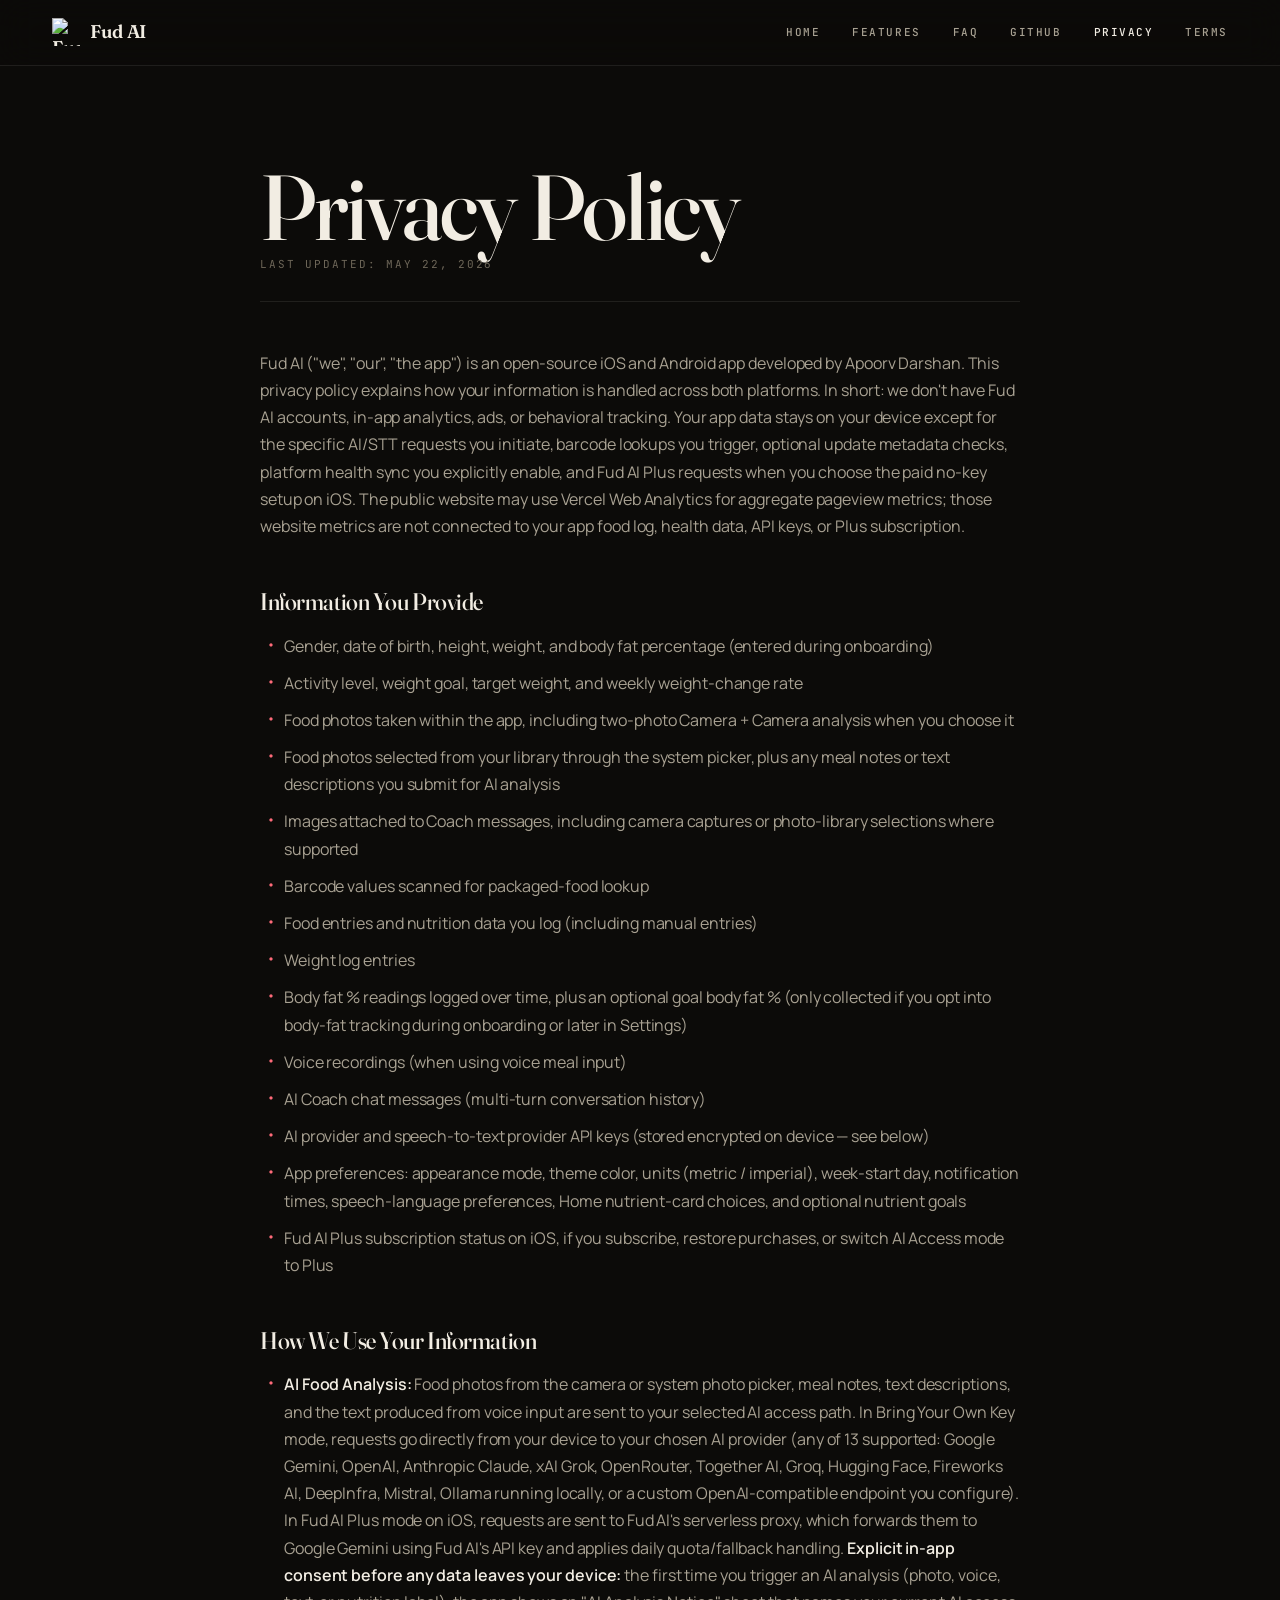
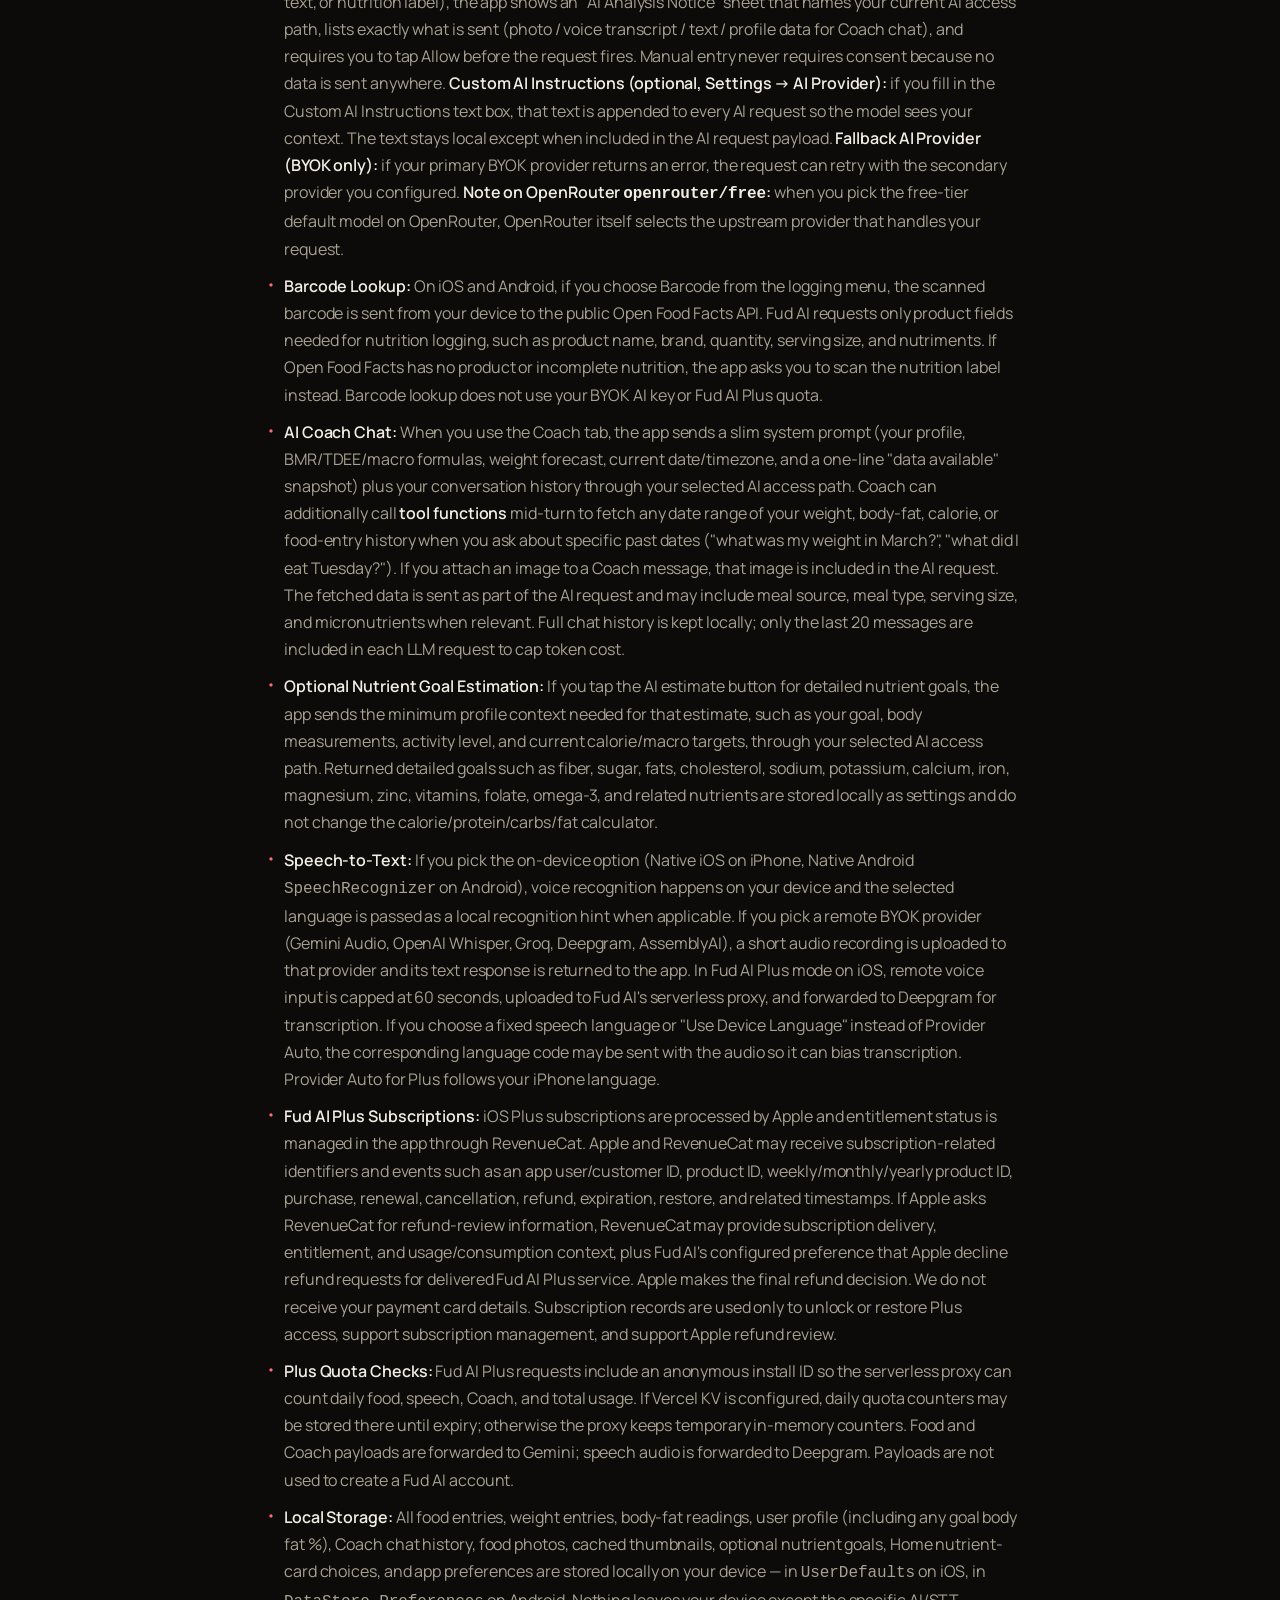
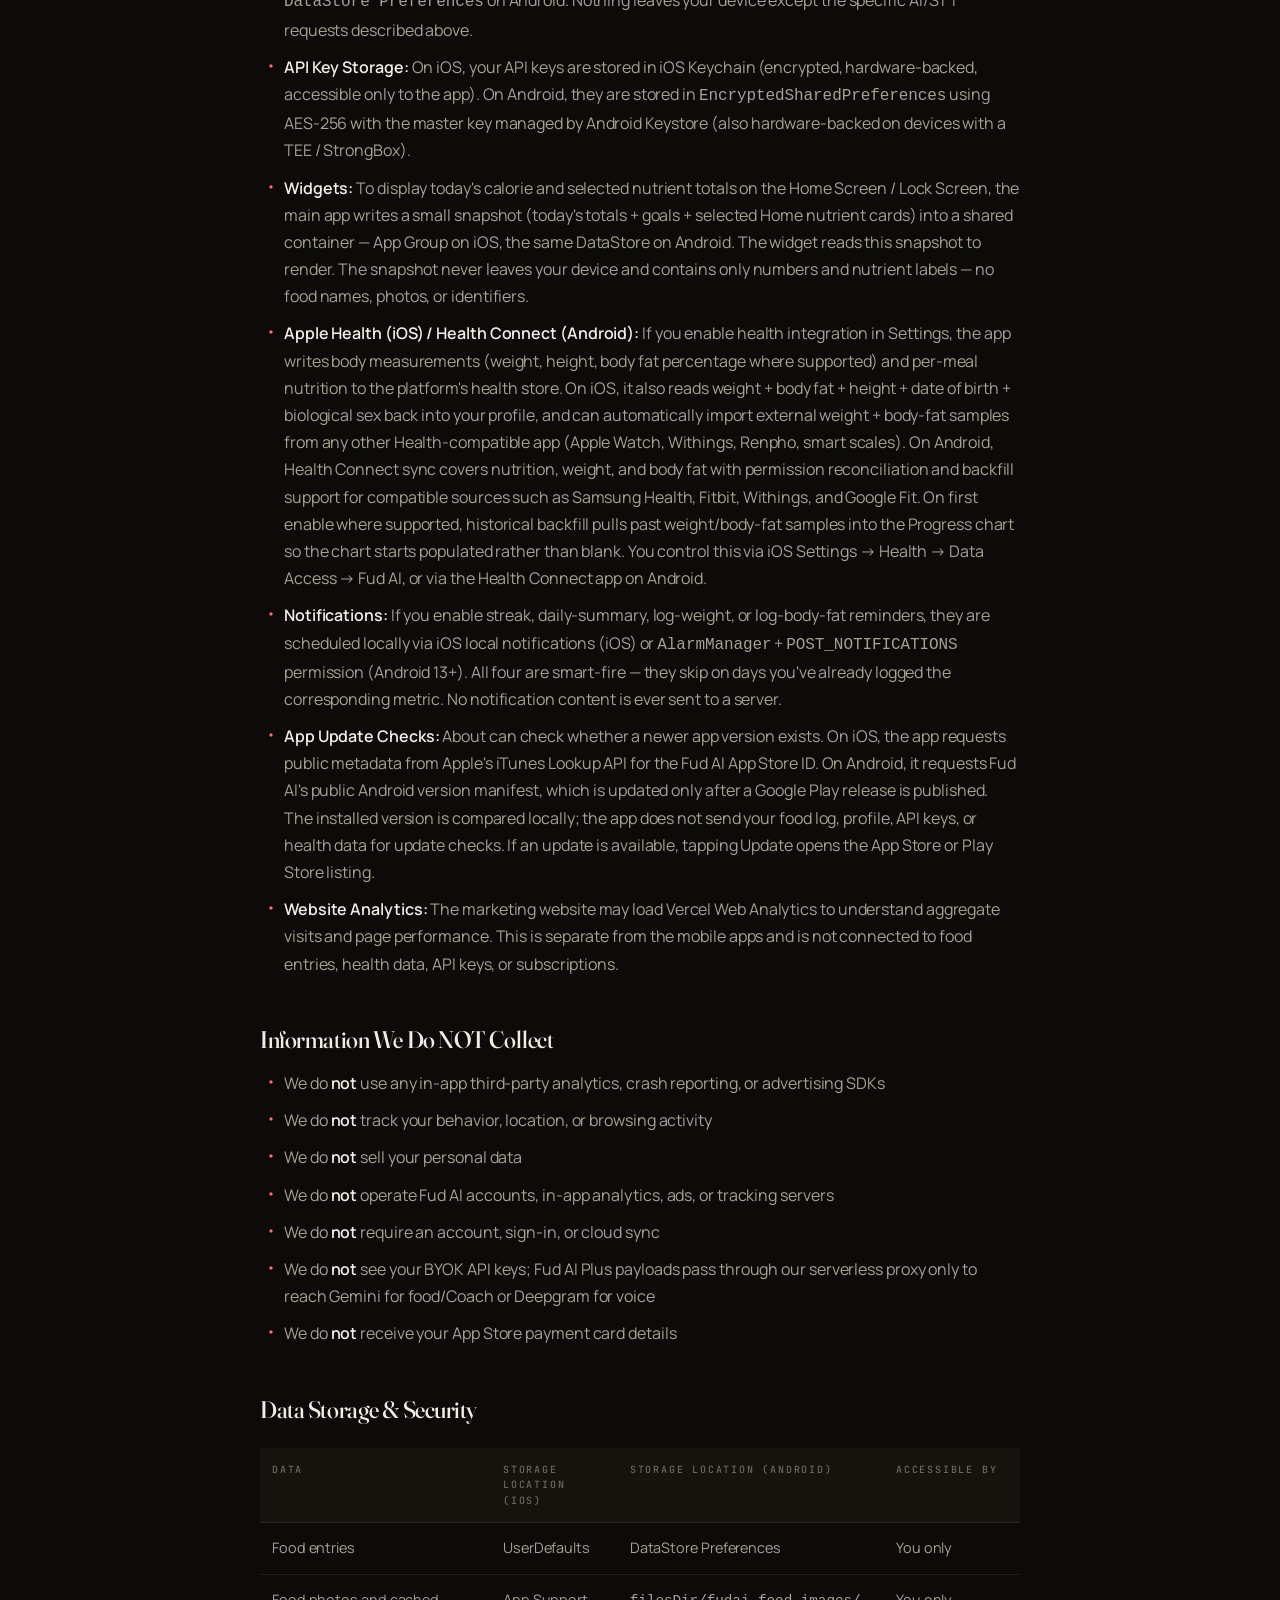
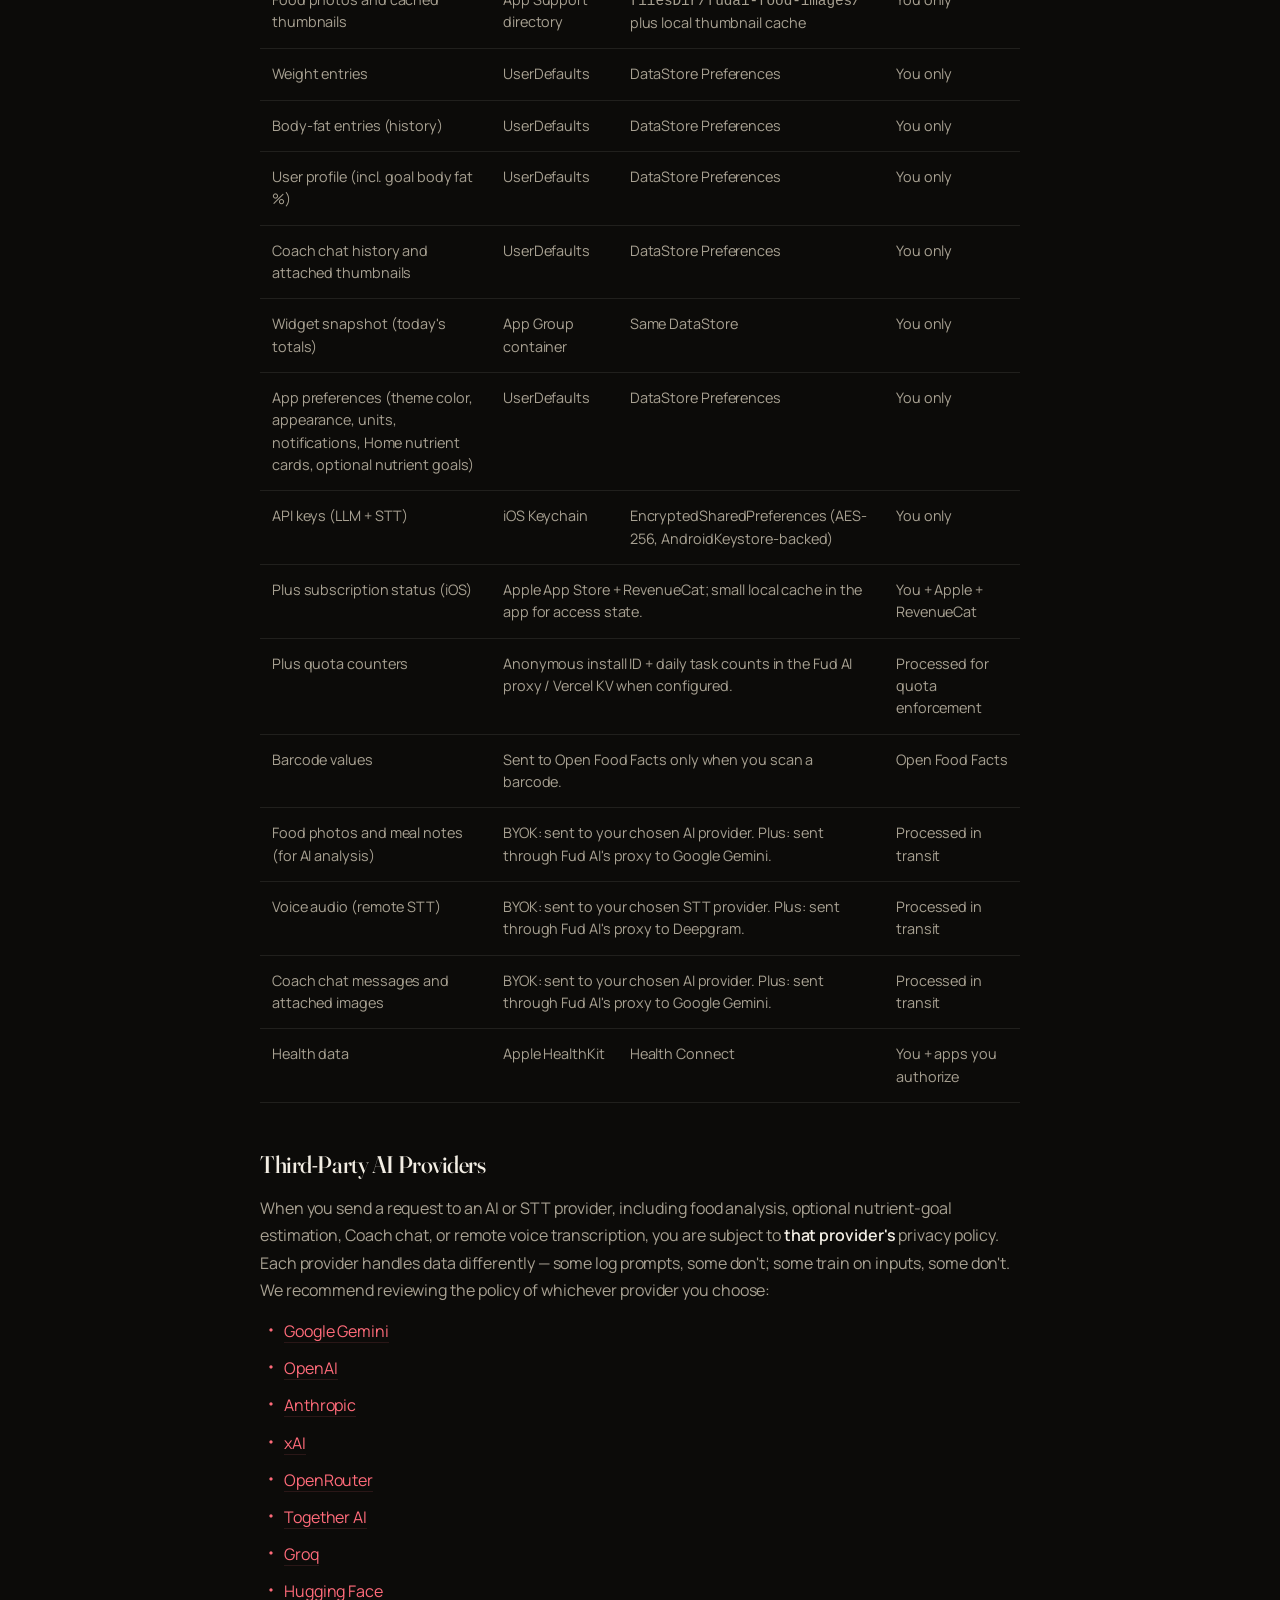
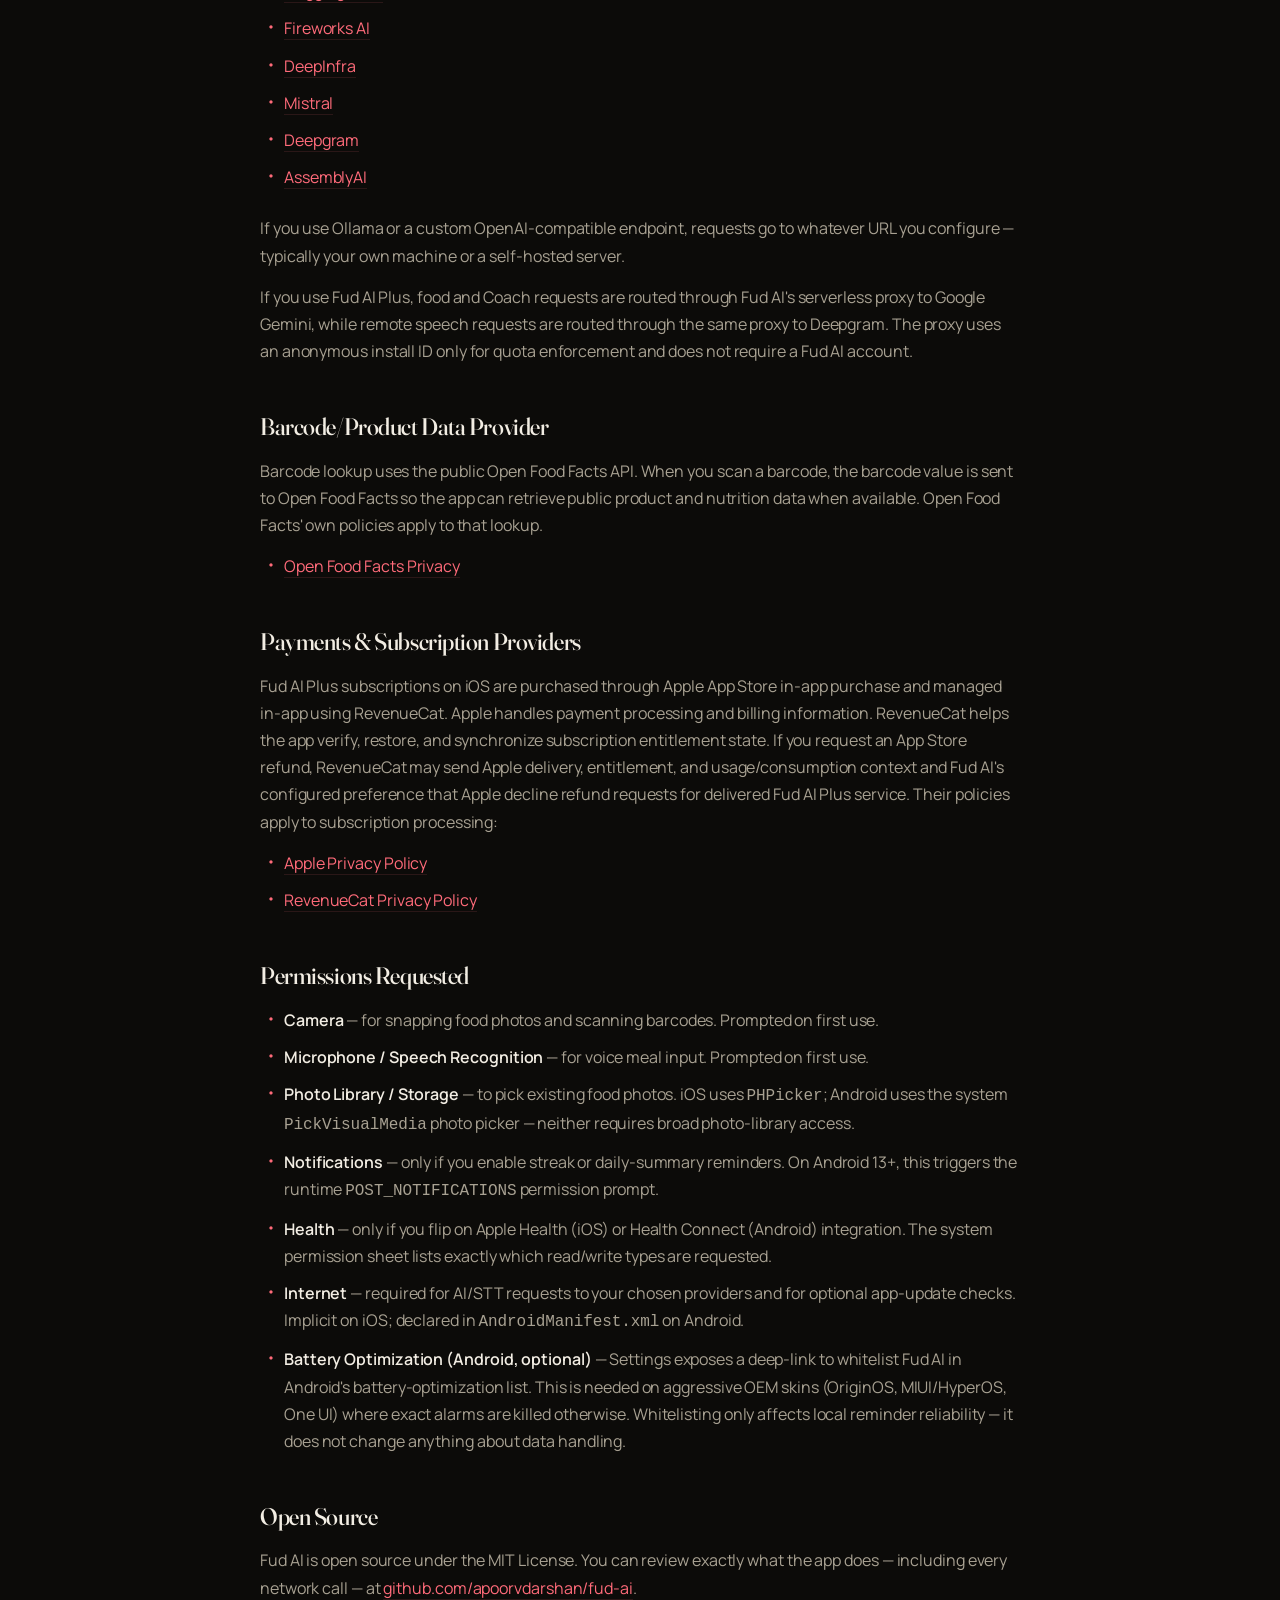
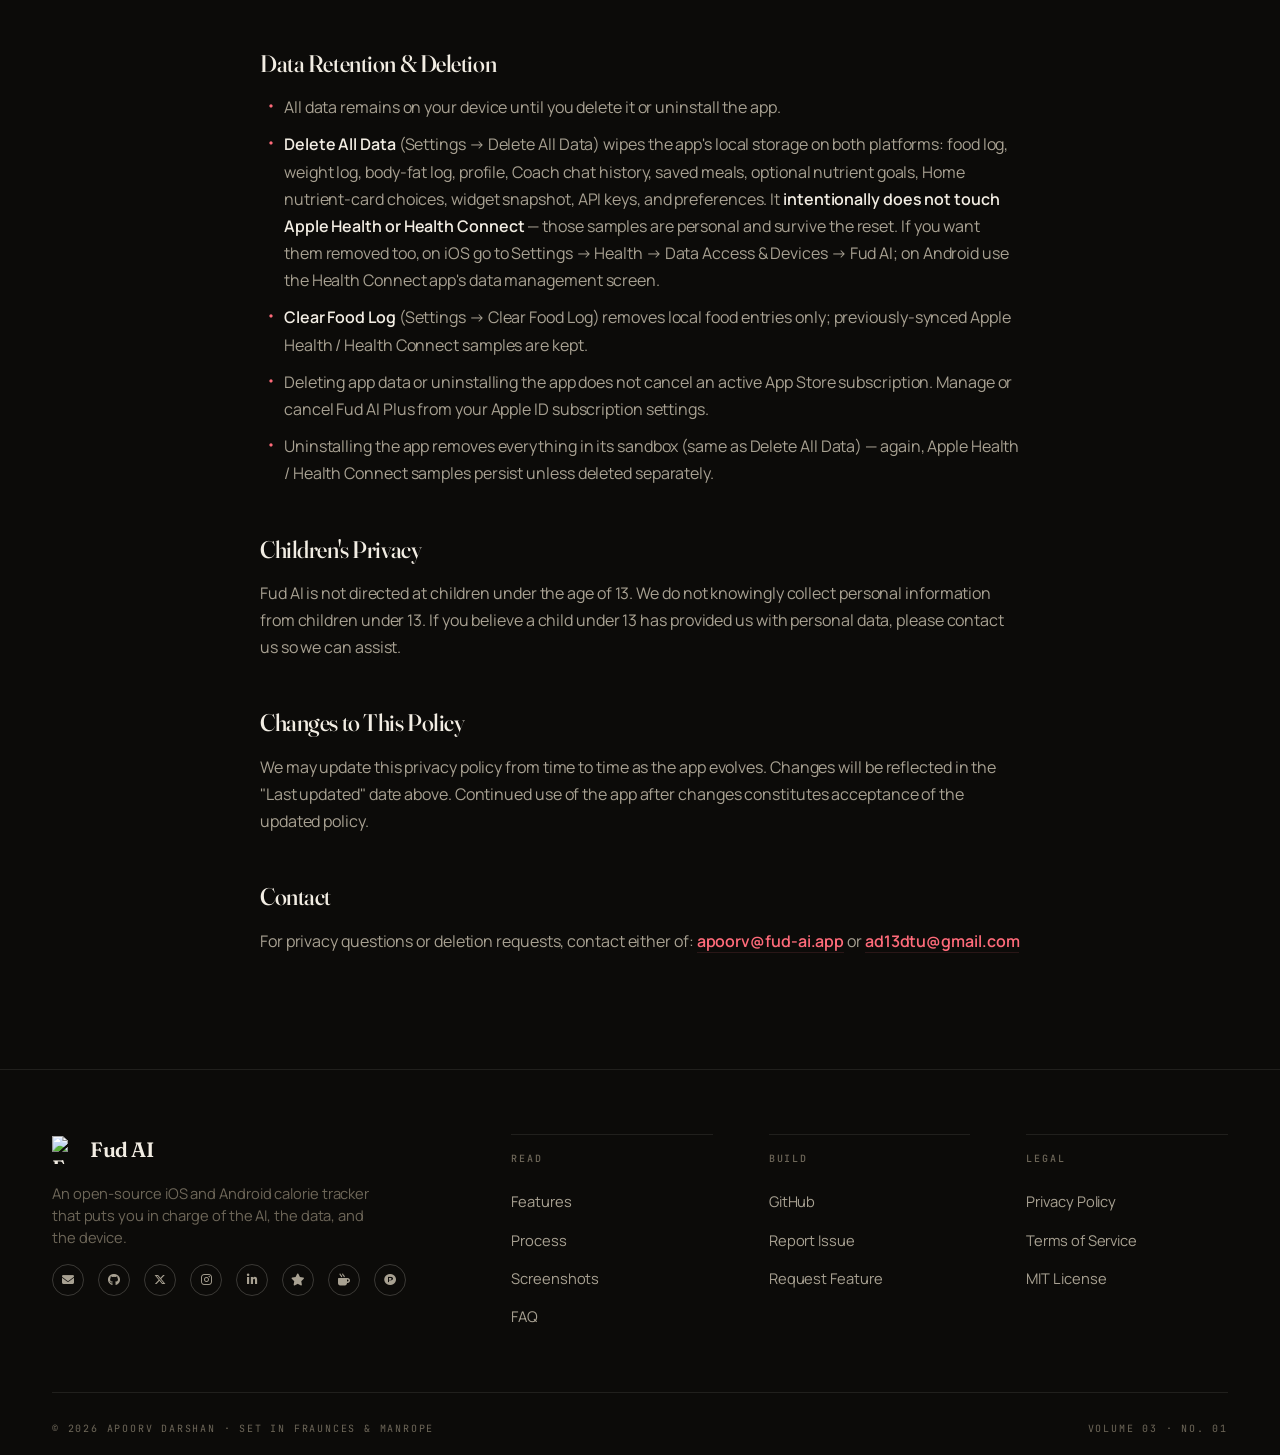
==== commit c4c3f25a: "Add Android whats new and published update manifest" ====
--- a/web/privacy.html
+++ b/web/privacy.html
@@ -4,18 +4,19 @@
 <meta charset="UTF-8">
 <meta name="viewport" content="width=device-width, initial-scale=1.0">
 <title>Privacy Policy — Fud AI Calorie Tracker for iOS &amp; Android</title>
-<meta name="description" content="Privacy Policy for Fud AI, the AI-powered calorie and nutrition tracker for iOS and Android.">
+<meta name="description" content="Privacy Policy for Fud AI, the open-source AI calorie tracker and food scanner for iPhone and Android. Learn how photos, voice, health data, API keys, and Plus requests are handled.">
+<link rel="canonical" href="https://www.fud-ai.app/privacy.html">
 <meta name="theme-color" content="#FF375F">
 <!-- Open Graph -->
 <meta property="og:type" content="website">
 <meta property="og:site_name" content="Fud AI">
 <meta property="og:locale" content="en_US">
-<meta property="og:url" content="https://fud-ai.app/privacy.html">
+<meta property="og:url" content="https://www.fud-ai.app/privacy.html">
 <meta property="og:title" content="Privacy Policy — Fud AI Calorie Tracker for iOS &amp; Android">
-<meta property="og:description" content="Privacy Policy for Fud AI, the AI-powered calorie and nutrition tracker for iOS and Android.">
-<meta property="og:image" content="https://fud-ai.app/assets/og-preview.png?v=5">
-<meta property="og:image:secure_url" content="https://fud-ai.app/assets/og-preview.png?v=5">
-<meta property="og:image:type" content="image/png">
+<meta property="og:description" content="How Fud AI handles photos, voice, health data, API keys, subscriptions, and local app data.">
+<meta property="og:image" content="https://www.fud-ai.app/assets/opengraph.jpg?v=1">
+<meta property="og:image:secure_url" content="https://www.fud-ai.app/assets/opengraph.jpg?v=1">
+<meta property="og:image:type" content="image/jpeg">
 <meta property="og:image:width" content="1200">
 <meta property="og:image:height" content="630">
 <meta property="og:image:alt" content="Fud AI — AI calorie tracker for iOS and Android. Snap, speak, or type your meal.">
@@ -23,16 +24,16 @@
 <meta name="twitter:card" content="summary_large_image">
 <meta name="twitter:site" content="@apoorvdarshan">
 <meta name="twitter:creator" content="@apoorvdarshan">
-<meta name="twitter:url" content="https://fud-ai.app/privacy.html">
+<meta name="twitter:url" content="https://www.fud-ai.app/privacy.html">
 <meta name="twitter:title" content="Privacy Policy — Fud AI Calorie Tracker for iOS &amp; Android">
-<meta name="twitter:description" content="Privacy Policy for Fud AI, the AI-powered calorie and nutrition tracker for iOS and Android.">
-<meta name="twitter:image" content="https://fud-ai.app/assets/og-preview.png?v=5">
+<meta name="twitter:description" content="How Fud AI handles photos, voice, health data, API keys, subscriptions, and local app data.">
+<meta name="twitter:image" content="https://www.fud-ai.app/assets/opengraph.jpg?v=1">
 <meta name="twitter:image:alt" content="Fud AI — AI calorie tracker for iOS and Android. Snap, speak, or type your meal.">
 <link rel="icon" href="assets/calorie logo transparent.png">
 <link rel="preconnect" href="https://fonts.googleapis.com">
 <link rel="preconnect" href="https://fonts.gstatic.com" crossorigin>
 <link rel="stylesheet" href="https://cdnjs.cloudflare.com/ajax/libs/font-awesome/6.5.1/css/all.min.css">
-<link rel="stylesheet" href="styles.css?v=20260504a">
+<link rel="stylesheet" href="styles.css?v=20260512a">
 </head>
 <body>
 
@@ -49,6 +50,7 @@
     <div class="nav-links">
       <a href="/">Home</a>
       <a href="/#chapters">Features</a>
+      <a href="/#faq">FAQ</a>
       <a href="https://github.com/apoorvdarshan/fud-ai" target="_blank" rel="noopener">GitHub</a>
       <a href="privacy.html" class="active">Privacy</a>
       <a href="terms.html">Terms</a>
@@ -59,39 +61,44 @@
 <section class="legal-section">
   <div class="container">
     <div class="legal-content">
-      <h2>Privacy Policy</h2>
-      <span class="legal-date">Last updated: May 8, 2026</span>
-
-      <p>Fud AI ("we", "our", "the app") is an open-source iOS and Android app developed by Apoorv Darshan. This privacy policy explains how your information is handled across both platforms. In short: we don't have Fud AI accounts, in-app analytics, ads, or behavioral tracking. Your app data stays on your device except for the specific AI/STT requests you initiate, optional update metadata checks, platform health sync you explicitly enable, and Fud AI Plus requests when you choose the paid no-key setup on iOS. The public website may use Vercel Web Analytics for aggregate pageview metrics; those website metrics are not connected to your app food log, health data, API keys, or Plus subscription.</p>
+      <h1>Privacy Policy</h1>
+      <span class="legal-date">Last updated: May 22, 2026</span>
+
+      <p>Fud AI ("we", "our", "the app") is an open-source iOS and Android app developed by Apoorv Darshan. This privacy policy explains how your information is handled across both platforms. In short: we don't have Fud AI accounts, in-app analytics, ads, or behavioral tracking. Your app data stays on your device except for the specific AI/STT requests you initiate, barcode lookups you trigger, optional update metadata checks, platform health sync you explicitly enable, and Fud AI Plus requests when you choose the paid no-key setup on iOS. The public website may use Vercel Web Analytics for aggregate pageview metrics; those website metrics are not connected to your app food log, health data, API keys, or Plus subscription.</p>
 
       <h3>Information You Provide</h3>
       <ul>
         <li>Gender, date of birth, height, weight, and body fat percentage (entered during onboarding)</li>
         <li>Activity level, weight goal, target weight, and weekly weight-change rate</li>
-        <li>Food photos taken within the app</li>
+        <li>Food photos taken within the app, including two-photo Camera + Camera analysis when you choose it</li>
+        <li>Food photos selected from your library through the system picker, plus any meal notes or text descriptions you submit for AI analysis</li>
+        <li>Images attached to Coach messages, including camera captures or photo-library selections where supported</li>
+        <li>Barcode values scanned for packaged-food lookup</li>
         <li>Food entries and nutrition data you log (including manual entries)</li>
         <li>Weight log entries</li>
         <li>Body fat % readings logged over time, plus an optional goal body fat % (only collected if you opt into body-fat tracking during onboarding or later in Settings)</li>
         <li>Voice recordings (when using voice meal input)</li>
         <li>AI Coach chat messages (multi-turn conversation history)</li>
         <li>AI provider and speech-to-text provider API keys (stored encrypted on device — see below)</li>
-        <li>App preferences: appearance mode, theme color, units (metric / imperial), week-start day, notification times, and speech-language preferences</li>
+        <li>App preferences: appearance mode, theme color, units (metric / imperial), week-start day, notification times, speech-language preferences, Home nutrient-card choices, and optional nutrient goals</li>
         <li>Fud AI Plus subscription status on iOS, if you subscribe, restore purchases, or switch AI Access mode to Plus</li>
       </ul>
 
       <h3>How We Use Your Information</h3>
       <ul>
-        <li><strong>AI Food Analysis:</strong> Food photos, text descriptions, and the text produced from voice input are sent to your selected AI access path. In Bring Your Own Key mode, requests go directly from your device to your chosen AI provider (any of 13 supported: Google Gemini, OpenAI, Anthropic Claude, xAI Grok, OpenRouter, Together AI, Groq, Hugging Face, Fireworks AI, DeepInfra, Mistral, Ollama running locally, or a custom OpenAI-compatible endpoint you configure). In Fud AI Plus mode on iOS, requests are sent to Fud AI's serverless proxy, which forwards them to Google Gemini using Fud AI's API key and applies daily quota/fallback handling. <strong>Explicit in-app consent before any data leaves your device:</strong> the first time you trigger an AI analysis (photo, voice, text, or nutrition label), the app shows an "AI Analysis Notice" sheet that names your current AI access path, lists exactly what is sent (photo / voice transcript / text / profile data for Coach chat), and requires you to tap Allow before the request fires. Manual entry never requires consent because no data is sent anywhere. <strong>Custom AI Instructions (optional, Settings → AI Provider):</strong> if you fill in the Custom AI Instructions text box, that text is appended to every AI request so the model sees your context. The text stays local except when included in the AI request payload. <strong>Fallback AI Provider (BYOK only):</strong> if your primary BYOK provider returns an error, the request can retry with the secondary provider you configured. <strong>Note on OpenRouter <code>openrouter/free</code>:</strong> when you pick the free-tier default model on OpenRouter, OpenRouter itself selects the upstream provider that handles your request.</li>
-        <li><strong>AI Coach Chat:</strong> When you use the Coach tab, the app sends a slim system prompt (your profile, BMR/TDEE/macro formulas, weight forecast, current date/timezone, and a one-line "data available" snapshot) plus your conversation history through your selected AI access path. Coach can additionally call <strong>tool functions</strong> mid-turn to fetch any date range of your weight, body-fat, calorie, or food-entry history when you ask about specific past dates ("what was my weight in March?", "what did I eat Tuesday?"). The fetched data is sent as part of the AI request and may include meal source, meal type, serving size, and micronutrients when relevant. Full chat history is kept locally; only the last 20 messages are included in each LLM request to cap token cost.</li>
-        <li><strong>Speech-to-Text:</strong> If you pick the on-device option (Native iOS on iPhone, Native Android <code>SpeechRecognizer</code> on Android), voice recognition happens on your device and the selected language is passed as a local recognition hint when applicable. If you pick a remote BYOK provider (Gemini Audio, OpenAI Whisper, Groq, Deepgram, AssemblyAI), a short audio recording is uploaded to that provider and its text response is returned to the app. In Fud AI Plus mode on iOS, remote voice input is uploaded to Fud AI's serverless proxy and forwarded to Google Gemini for transcription. If you choose a fixed speech language or "Use Device Language" instead of Provider Auto, the corresponding language code may be sent with the audio so it can bias transcription. Provider Auto for Plus follows your iPhone language.</li>
-        <li><strong>Fud AI Plus Subscriptions:</strong> iOS Plus subscriptions are processed by Apple and entitlement status is managed in the app through RevenueCat. Apple and RevenueCat may receive subscription-related identifiers and events such as an app user/customer ID, product ID, purchase, renewal, cancellation, refund, expiration, restore, and related timestamps. We do not receive your payment card details. Subscription records are used only to unlock or restore Plus access and to support subscription management.</li>
-        <li><strong>Plus Quota Checks:</strong> Fud AI Plus requests include an anonymous install ID so the serverless proxy can count daily food, speech, Coach, and total usage. If Vercel KV is configured, daily quota counters may be stored there until expiry; otherwise the proxy keeps temporary in-memory counters. Request payloads are forwarded to Gemini for processing and are not used to create a Fud AI account.</li>
-        <li><strong>Local Storage:</strong> All food entries, weight entries, body-fat readings, user profile (including any goal body fat %), Coach chat history, food photos, and app preferences are stored locally on your device — in <code>UserDefaults</code> on iOS, in <code>DataStore Preferences</code> on Android. Nothing leaves your device except the specific AI/STT requests described above.</li>
+        <li><strong>AI Food Analysis:</strong> Food photos from the camera or system photo picker, meal notes, text descriptions, and the text produced from voice input are sent to your selected AI access path. In Bring Your Own Key mode, requests go directly from your device to your chosen AI provider (any of 13 supported: Google Gemini, OpenAI, Anthropic Claude, xAI Grok, OpenRouter, Together AI, Groq, Hugging Face, Fireworks AI, DeepInfra, Mistral, Ollama running locally, or a custom OpenAI-compatible endpoint you configure). In Fud AI Plus mode on iOS, requests are sent to Fud AI's serverless proxy, which forwards them to Google Gemini using Fud AI's API key and applies daily quota/fallback handling. <strong>Explicit in-app consent before any data leaves your device:</strong> the first time you trigger an AI analysis (photo, voice, text, or nutrition label), the app shows an "AI Analysis Notice" sheet that names your current AI access path, lists exactly what is sent (photo / voice transcript / text / profile data for Coach chat), and requires you to tap Allow before the request fires. Manual entry never requires consent because no data is sent anywhere. <strong>Custom AI Instructions (optional, Settings → AI Provider):</strong> if you fill in the Custom AI Instructions text box, that text is appended to every AI request so the model sees your context. The text stays local except when included in the AI request payload. <strong>Fallback AI Provider (BYOK only):</strong> if your primary BYOK provider returns an error, the request can retry with the secondary provider you configured. <strong>Note on OpenRouter <code>openrouter/free</code>:</strong> when you pick the free-tier default model on OpenRouter, OpenRouter itself selects the upstream provider that handles your request.</li>
+        <li><strong>Barcode Lookup:</strong> On iOS and Android, if you choose Barcode from the logging menu, the scanned barcode is sent from your device to the public Open Food Facts API. Fud AI requests only product fields needed for nutrition logging, such as product name, brand, quantity, serving size, and nutriments. If Open Food Facts has no product or incomplete nutrition, the app asks you to scan the nutrition label instead. Barcode lookup does not use your BYOK AI key or Fud AI Plus quota.</li>
+        <li><strong>AI Coach Chat:</strong> When you use the Coach tab, the app sends a slim system prompt (your profile, BMR/TDEE/macro formulas, weight forecast, current date/timezone, and a one-line "data available" snapshot) plus your conversation history through your selected AI access path. Coach can additionally call <strong>tool functions</strong> mid-turn to fetch any date range of your weight, body-fat, calorie, or food-entry history when you ask about specific past dates ("what was my weight in March?", "what did I eat Tuesday?"). If you attach an image to a Coach message, that image is included in the AI request. The fetched data is sent as part of the AI request and may include meal source, meal type, serving size, and micronutrients when relevant. Full chat history is kept locally; only the last 20 messages are included in each LLM request to cap token cost.</li>
+        <li><strong>Optional Nutrient Goal Estimation:</strong> If you tap the AI estimate button for detailed nutrient goals, the app sends the minimum profile context needed for that estimate, such as your goal, body measurements, activity level, and current calorie/macro targets, through your selected AI access path. Returned detailed goals such as fiber, sugar, fats, cholesterol, sodium, potassium, calcium, iron, magnesium, zinc, vitamins, folate, omega-3, and related nutrients are stored locally as settings and do not change the calorie/protein/carbs/fat calculator.</li>
+        <li><strong>Speech-to-Text:</strong> If you pick the on-device option (Native iOS on iPhone, Native Android <code>SpeechRecognizer</code> on Android), voice recognition happens on your device and the selected language is passed as a local recognition hint when applicable. If you pick a remote BYOK provider (Gemini Audio, OpenAI Whisper, Groq, Deepgram, AssemblyAI), a short audio recording is uploaded to that provider and its text response is returned to the app. In Fud AI Plus mode on iOS, remote voice input is capped at 60 seconds, uploaded to Fud AI's serverless proxy, and forwarded to Deepgram for transcription. If you choose a fixed speech language or "Use Device Language" instead of Provider Auto, the corresponding language code may be sent with the audio so it can bias transcription. Provider Auto for Plus follows your iPhone language.</li>
+        <li><strong>Fud AI Plus Subscriptions:</strong> iOS Plus subscriptions are processed by Apple and entitlement status is managed in the app through RevenueCat. Apple and RevenueCat may receive subscription-related identifiers and events such as an app user/customer ID, product ID, weekly/monthly/yearly product ID, purchase, renewal, cancellation, refund, expiration, restore, and related timestamps. If Apple asks RevenueCat for refund-review information, RevenueCat may provide subscription delivery, entitlement, and usage/consumption context, plus Fud AI's configured preference that Apple decline refund requests for delivered Fud AI Plus service. Apple makes the final refund decision. We do not receive your payment card details. Subscription records are used only to unlock or restore Plus access, support subscription management, and support Apple refund review.</li>
+        <li><strong>Plus Quota Checks:</strong> Fud AI Plus requests include an anonymous install ID so the serverless proxy can count daily food, speech, Coach, and total usage. If Vercel KV is configured, daily quota counters may be stored there until expiry; otherwise the proxy keeps temporary in-memory counters. Food and Coach payloads are forwarded to Gemini; speech audio is forwarded to Deepgram. Payloads are not used to create a Fud AI account.</li>
+        <li><strong>Local Storage:</strong> All food entries, weight entries, body-fat readings, user profile (including any goal body fat %), Coach chat history, food photos, cached thumbnails, optional nutrient goals, Home nutrient-card choices, and app preferences are stored locally on your device — in <code>UserDefaults</code> on iOS, in <code>DataStore Preferences</code> on Android. Nothing leaves your device except the specific AI/STT requests described above.</li>
         <li><strong>API Key Storage:</strong> On iOS, your API keys are stored in iOS Keychain (encrypted, hardware-backed, accessible only to the app). On Android, they are stored in <code>EncryptedSharedPreferences</code> using AES-256 with the master key managed by Android Keystore (also hardware-backed on devices with a TEE / StrongBox).</li>
-        <li><strong>Widgets:</strong> To display today's calorie and macro totals on the Home Screen / Lock Screen, the main app writes a small snapshot (today's totals + goals) into a shared container — App Group on iOS, the same DataStore on Android. The widget reads this snapshot to render. The snapshot never leaves your device and contains only numbers — no food names, photos, or identifiers.</li>
-        <li><strong>Apple Health (iOS) / Health Connect (Android):</strong> If you enable health integration in Settings, the app writes body measurements (weight, height, body fat percentage on iOS; weight on Android) and per-meal nutrition (calories, protein, carbs, fat, sugar, fiber, saturated fat, monounsaturated fat, polyunsaturated fat, cholesterol, sodium, potassium) to the platform's health store. On iOS, it also reads weight + body fat + height + date of birth + biological sex back into your profile, and automatically imports external weight + body-fat samples from any other Health-compatible app (Apple Watch, Withings, Renpho, smart scales). On Android, weight reads + auto-imports work via Health Connect (Samsung Health, Fitbit, Withings, Google Fit); body-fat read-back from Health Connect is currently write-only — body-fat samples logged in Fud AI flow out to Health Connect, but external body-fat samples from other apps are not yet auto-imported (planned for a future Android release). On first enable (iOS), a one-shot historical backfill pulls every past weight + body-fat sample Apple Health knows about into the Progress chart so the chart starts populated rather than blank. You control this via iOS Settings → Health → Data Access → Fud AI, or via the Health Connect app on Android.</li>
+        <li><strong>Widgets:</strong> To display today's calorie and selected nutrient totals on the Home Screen / Lock Screen, the main app writes a small snapshot (today's totals + goals + selected Home nutrient cards) into a shared container — App Group on iOS, the same DataStore on Android. The widget reads this snapshot to render. The snapshot never leaves your device and contains only numbers and nutrient labels — no food names, photos, or identifiers.</li>
+        <li><strong>Apple Health (iOS) / Health Connect (Android):</strong> If you enable health integration in Settings, the app writes body measurements (weight, height, body fat percentage where supported) and per-meal nutrition to the platform's health store. On iOS, it also reads weight + body fat + height + date of birth + biological sex back into your profile, and can automatically import external weight + body-fat samples from any other Health-compatible app (Apple Watch, Withings, Renpho, smart scales). On Android, Health Connect sync covers nutrition, weight, and body fat with permission reconciliation and backfill support for compatible sources such as Samsung Health, Fitbit, Withings, and Google Fit. On first enable where supported, historical backfill pulls past weight/body-fat samples into the Progress chart so the chart starts populated rather than blank. You control this via iOS Settings → Health → Data Access → Fud AI, or via the Health Connect app on Android.</li>
         <li><strong>Notifications:</strong> If you enable streak, daily-summary, log-weight, or log-body-fat reminders, they are scheduled locally via iOS local notifications (iOS) or <code>AlarmManager</code> + <code>POST_NOTIFICATIONS</code> permission (Android 13+). All four are smart-fire — they skip on days you've already logged the corresponding metric. No notification content is ever sent to a server.</li>
-        <li><strong>App Update Checks:</strong> About can check whether a newer app version exists. On iOS, the app requests public metadata from Apple's iTunes Lookup API for the Fud AI App Store ID. On Android, it requests public GitHub Releases metadata for this repository and filters Android release tags. The installed version is compared locally; the app does not send your food log, profile, API keys, or health data for update checks. If an update is available, tapping Update opens the App Store or Play Store listing.</li>
+        <li><strong>App Update Checks:</strong> About can check whether a newer app version exists. On iOS, the app requests public metadata from Apple's iTunes Lookup API for the Fud AI App Store ID. On Android, it requests Fud AI's public Android version manifest, which is updated only after a Google Play release is published. The installed version is compared locally; the app does not send your food log, profile, API keys, or health data for update checks. If an update is available, tapping Update opens the App Store or Play Store listing.</li>
         <li><strong>Website Analytics:</strong> The marketing website may load Vercel Web Analytics to understand aggregate visits and page performance. This is separate from the mobile apps and is not connected to food entries, health data, API keys, or subscriptions.</li>
       </ul>
 
@@ -102,7 +109,7 @@
         <li>We do <strong>not</strong> sell your personal data</li>
         <li>We do <strong>not</strong> operate Fud AI accounts, in-app analytics, ads, or tracking servers</li>
         <li>We do <strong>not</strong> require an account, sign-in, or cloud sync</li>
-        <li>We do <strong>not</strong> see your BYOK API keys; Fud AI Plus payloads pass through our serverless proxy only to reach Google Gemini</li>
+        <li>We do <strong>not</strong> see your BYOK API keys; Fud AI Plus payloads pass through our serverless proxy only to reach Gemini for food/Coach or Deepgram for voice</li>
         <li>We do <strong>not</strong> receive your App Store payment card details</li>
       </ul>
 
@@ -113,25 +120,26 @@
         </thead>
         <tbody>
           <tr><td>Food entries</td><td>UserDefaults</td><td>DataStore Preferences</td><td>You only</td></tr>
-          <tr><td>Food photos</td><td>App Support directory</td><td><code>filesDir/fudai-food-images/</code></td><td>You only</td></tr>
+          <tr><td>Food photos and cached thumbnails</td><td>App Support directory</td><td><code>filesDir/fudai-food-images/</code> plus local thumbnail cache</td><td>You only</td></tr>
           <tr><td>Weight entries</td><td>UserDefaults</td><td>DataStore Preferences</td><td>You only</td></tr>
           <tr><td>Body-fat entries (history)</td><td>UserDefaults</td><td>DataStore Preferences</td><td>You only</td></tr>
           <tr><td>User profile (incl. goal body fat %)</td><td>UserDefaults</td><td>DataStore Preferences</td><td>You only</td></tr>
-          <tr><td>Coach chat history</td><td>UserDefaults</td><td>DataStore Preferences</td><td>You only</td></tr>
+          <tr><td>Coach chat history and attached thumbnails</td><td>UserDefaults</td><td>DataStore Preferences</td><td>You only</td></tr>
           <tr><td>Widget snapshot (today's totals)</td><td>App Group container</td><td>Same DataStore</td><td>You only</td></tr>
-          <tr><td>App preferences (theme color, appearance, units, notifications)</td><td>UserDefaults</td><td>DataStore Preferences</td><td>You only</td></tr>
+          <tr><td>App preferences (theme color, appearance, units, notifications, Home nutrient cards, optional nutrient goals)</td><td>UserDefaults</td><td>DataStore Preferences</td><td>You only</td></tr>
           <tr><td>API keys (LLM + STT)</td><td>iOS Keychain</td><td>EncryptedSharedPreferences (AES-256, AndroidKeystore-backed)</td><td>You only</td></tr>
           <tr><td>Plus subscription status (iOS)</td><td colspan="2">Apple App Store + RevenueCat; small local cache in the app for access state.</td><td>You + Apple + RevenueCat</td></tr>
           <tr><td>Plus quota counters</td><td colspan="2">Anonymous install ID + daily task counts in the Fud AI proxy / Vercel KV when configured.</td><td>Processed for quota enforcement</td></tr>
-          <tr><td>Food photos (for AI analysis)</td><td colspan="2">BYOK: sent to your chosen AI provider. Plus: sent through Fud AI's proxy to Google Gemini.</td><td>Processed in transit</td></tr>
-          <tr><td>Voice audio (remote STT)</td><td colspan="2">BYOK: sent to your chosen STT provider. Plus: sent through Fud AI's proxy to Google Gemini.</td><td>Processed in transit</td></tr>
-          <tr><td>Coach chat messages</td><td colspan="2">BYOK: sent to your chosen AI provider. Plus: sent through Fud AI's proxy to Google Gemini.</td><td>Processed in transit</td></tr>
+          <tr><td>Barcode values</td><td colspan="2">Sent to Open Food Facts only when you scan a barcode.</td><td>Open Food Facts</td></tr>
+          <tr><td>Food photos and meal notes (for AI analysis)</td><td colspan="2">BYOK: sent to your chosen AI provider. Plus: sent through Fud AI's proxy to Google Gemini.</td><td>Processed in transit</td></tr>
+          <tr><td>Voice audio (remote STT)</td><td colspan="2">BYOK: sent to your chosen STT provider. Plus: sent through Fud AI's proxy to Deepgram.</td><td>Processed in transit</td></tr>
+          <tr><td>Coach chat messages and attached images</td><td colspan="2">BYOK: sent to your chosen AI provider. Plus: sent through Fud AI's proxy to Google Gemini.</td><td>Processed in transit</td></tr>
           <tr><td>Health data</td><td>Apple HealthKit</td><td>Health Connect</td><td>You + apps you authorize</td></tr>
         </tbody>
       </table>
 
       <h3>Third-Party AI Providers</h3>
-      <p>When you send a request to an AI or STT provider, you are subject to <strong>that provider's</strong> privacy policy. Each provider handles data differently — some log prompts, some don't; some train on inputs, some don't. We recommend reviewing the policy of whichever provider you choose:</p>
+      <p>When you send a request to an AI or STT provider, including food analysis, optional nutrient-goal estimation, Coach chat, or remote voice transcription, you are subject to <strong>that provider's</strong> privacy policy. Each provider handles data differently — some log prompts, some don't; some train on inputs, some don't. We recommend reviewing the policy of whichever provider you choose:</p>
       <ul>
         <li><a href="https://policies.google.com/privacy" target="_blank" rel="noopener">Google Gemini</a></li>
         <li><a href="https://openai.com/policies/privacy-policy" target="_blank" rel="noopener">OpenAI</a></li>
@@ -148,10 +156,16 @@
         <li><a href="https://www.assemblyai.com/legal/privacy-policy" target="_blank" rel="noopener">AssemblyAI</a></li>
       </ul>
       <p>If you use Ollama or a custom OpenAI-compatible endpoint, requests go to whatever URL you configure — typically your own machine or a self-hosted server.</p>
-      <p>If you use Fud AI Plus, AI and remote speech requests are routed through Fud AI's serverless proxy to Google Gemini. The proxy uses an anonymous install ID only for quota enforcement and does not require a Fud AI account.</p>
+      <p>If you use Fud AI Plus, food and Coach requests are routed through Fud AI's serverless proxy to Google Gemini, while remote speech requests are routed through the same proxy to Deepgram. The proxy uses an anonymous install ID only for quota enforcement and does not require a Fud AI account.</p>
+
+      <h3>Barcode/Product Data Provider</h3>
+      <p>Barcode lookup uses the public Open Food Facts API. When you scan a barcode, the barcode value is sent to Open Food Facts so the app can retrieve public product and nutrition data when available. Open Food Facts' own policies apply to that lookup.</p>
+      <ul>
+        <li><a href="https://world.openfoodfacts.org/privacy" target="_blank" rel="noopener">Open Food Facts Privacy</a></li>
+      </ul>
 
       <h3>Payments &amp; Subscription Providers</h3>
-      <p>Fud AI Plus subscriptions on iOS are purchased through Apple App Store in-app purchase and managed in-app using RevenueCat. Apple handles payment processing and billing information. RevenueCat helps the app verify, restore, and synchronize subscription entitlement state. Their policies apply to subscription processing:</p>
+      <p>Fud AI Plus subscriptions on iOS are purchased through Apple App Store in-app purchase and managed in-app using RevenueCat. Apple handles payment processing and billing information. RevenueCat helps the app verify, restore, and synchronize subscription entitlement state. If you request an App Store refund, RevenueCat may send Apple delivery, entitlement, and usage/consumption context and Fud AI's configured preference that Apple decline refund requests for delivered Fud AI Plus service. Their policies apply to subscription processing:</p>
       <ul>
         <li><a href="https://www.apple.com/legal/privacy/" target="_blank" rel="noopener">Apple Privacy Policy</a></li>
         <li><a href="https://www.revenuecat.com/privacy/" target="_blank" rel="noopener">RevenueCat Privacy Policy</a></li>
@@ -159,7 +173,7 @@
 
       <h3>Permissions Requested</h3>
       <ul>
-        <li><strong>Camera</strong> — for snapping food photos. Prompted on first use.</li>
+        <li><strong>Camera</strong> — for snapping food photos and scanning barcodes. Prompted on first use.</li>
         <li><strong>Microphone / Speech Recognition</strong> — for voice meal input. Prompted on first use.</li>
         <li><strong>Photo Library / Storage</strong> — to pick existing food photos. iOS uses <code>PHPicker</code>; Android uses the system <code>PickVisualMedia</code> photo picker — neither requires broad photo-library access.</li>
         <li><strong>Notifications</strong> — only if you enable streak or daily-summary reminders. On Android 13+, this triggers the runtime <code>POST_NOTIFICATIONS</code> permission prompt.</li>
@@ -174,7 +188,7 @@
       <h3>Data Retention &amp; Deletion</h3>
       <ul>
         <li>All data remains on your device until you delete it or uninstall the app.</li>
-        <li><strong>Delete All Data</strong> (Settings → Delete All Data) wipes the app's local storage on both platforms: food log, weight log, body-fat log, profile, Coach chat history, saved meals, widget snapshot, API keys, and preferences. It <strong>intentionally does not touch Apple Health or Health Connect</strong> — those samples are personal and survive the reset. If you want them removed too, on iOS go to Settings → Health → Data Access &amp; Devices → Fud AI; on Android use the Health Connect app's data management screen.</li>
+        <li><strong>Delete All Data</strong> (Settings → Delete All Data) wipes the app's local storage on both platforms: food log, weight log, body-fat log, profile, Coach chat history, saved meals, optional nutrient goals, Home nutrient-card choices, widget snapshot, API keys, and preferences. It <strong>intentionally does not touch Apple Health or Health Connect</strong> — those samples are personal and survive the reset. If you want them removed too, on iOS go to Settings → Health → Data Access &amp; Devices → Fud AI; on Android use the Health Connect app's data management screen.</li>
         <li><strong>Clear Food Log</strong> (Settings → Clear Food Log) removes local food entries only; previously-synced Apple Health / Health Connect samples are kept.</li>
         <li>Deleting app data or uninstalling the app does not cancel an active App Store subscription. Manage or cancel Fud AI Plus from your Apple ID subscription settings.</li>
         <li>Uninstalling the app removes everything in its sandbox (same as Delete All Data) — again, Apple Health / Health Connect samples persist unless deleted separately.</li>
@@ -207,8 +221,8 @@
           <a href="https://x.com/apoorvdarshan" target="_blank" rel="noopener" aria-label="X (Twitter)"><i class="fa-brands fa-x-twitter"></i></a>
           <a href="https://www.instagram.com/fudai.app/" target="_blank" rel="noopener" aria-label="Instagram"><i class="fa-brands fa-instagram"></i></a>
           <a href="https://www.linkedin.com/company/fud-ai-app" target="_blank" rel="noopener" aria-label="LinkedIn"><i class="fa-brands fa-linkedin-in"></i></a>
-          <a href="https://trustmrr.com/startup/fud-ai-calorie-tracker" target="_blank" rel="noopener" aria-label="TrustMRR"><i class="fa-solid fa-chart-line"></i></a>
-          <a href="https://paypal.me/apoorvdarshan" target="_blank" rel="noopener" aria-label="PayPal"><i class="fa-brands fa-paypal"></i></a>
+          <a href="https://trustmrr.com/startup/fud-ai-calorie-tracker" target="_blank" rel="noopener" aria-label="TrustMRR"><i class="fa-solid fa-star"></i></a>
+          <a href="https://ko-fi.com/apoorvdarshan" target="_blank" rel="noopener" aria-label="Ko-fi"><i class="fa-solid fa-mug-hot"></i></a>
           <a href="https://www.producthunt.com/products/fud-ai-calorie-tracker" target="_blank" rel="noopener" aria-label="Product Hunt"><i class="fa-brands fa-product-hunt"></i></a>
         </div>
       </div>
@@ -218,6 +232,7 @@
           <li><a href="/#chapters">Features</a></li>
           <li><a href="/#process">Process</a></li>
           <li><a href="/#plates">Screenshots</a></li>
+          <li><a href="/#faq">FAQ</a></li>
         </ul>
       </div>
       <div class="footer-col">
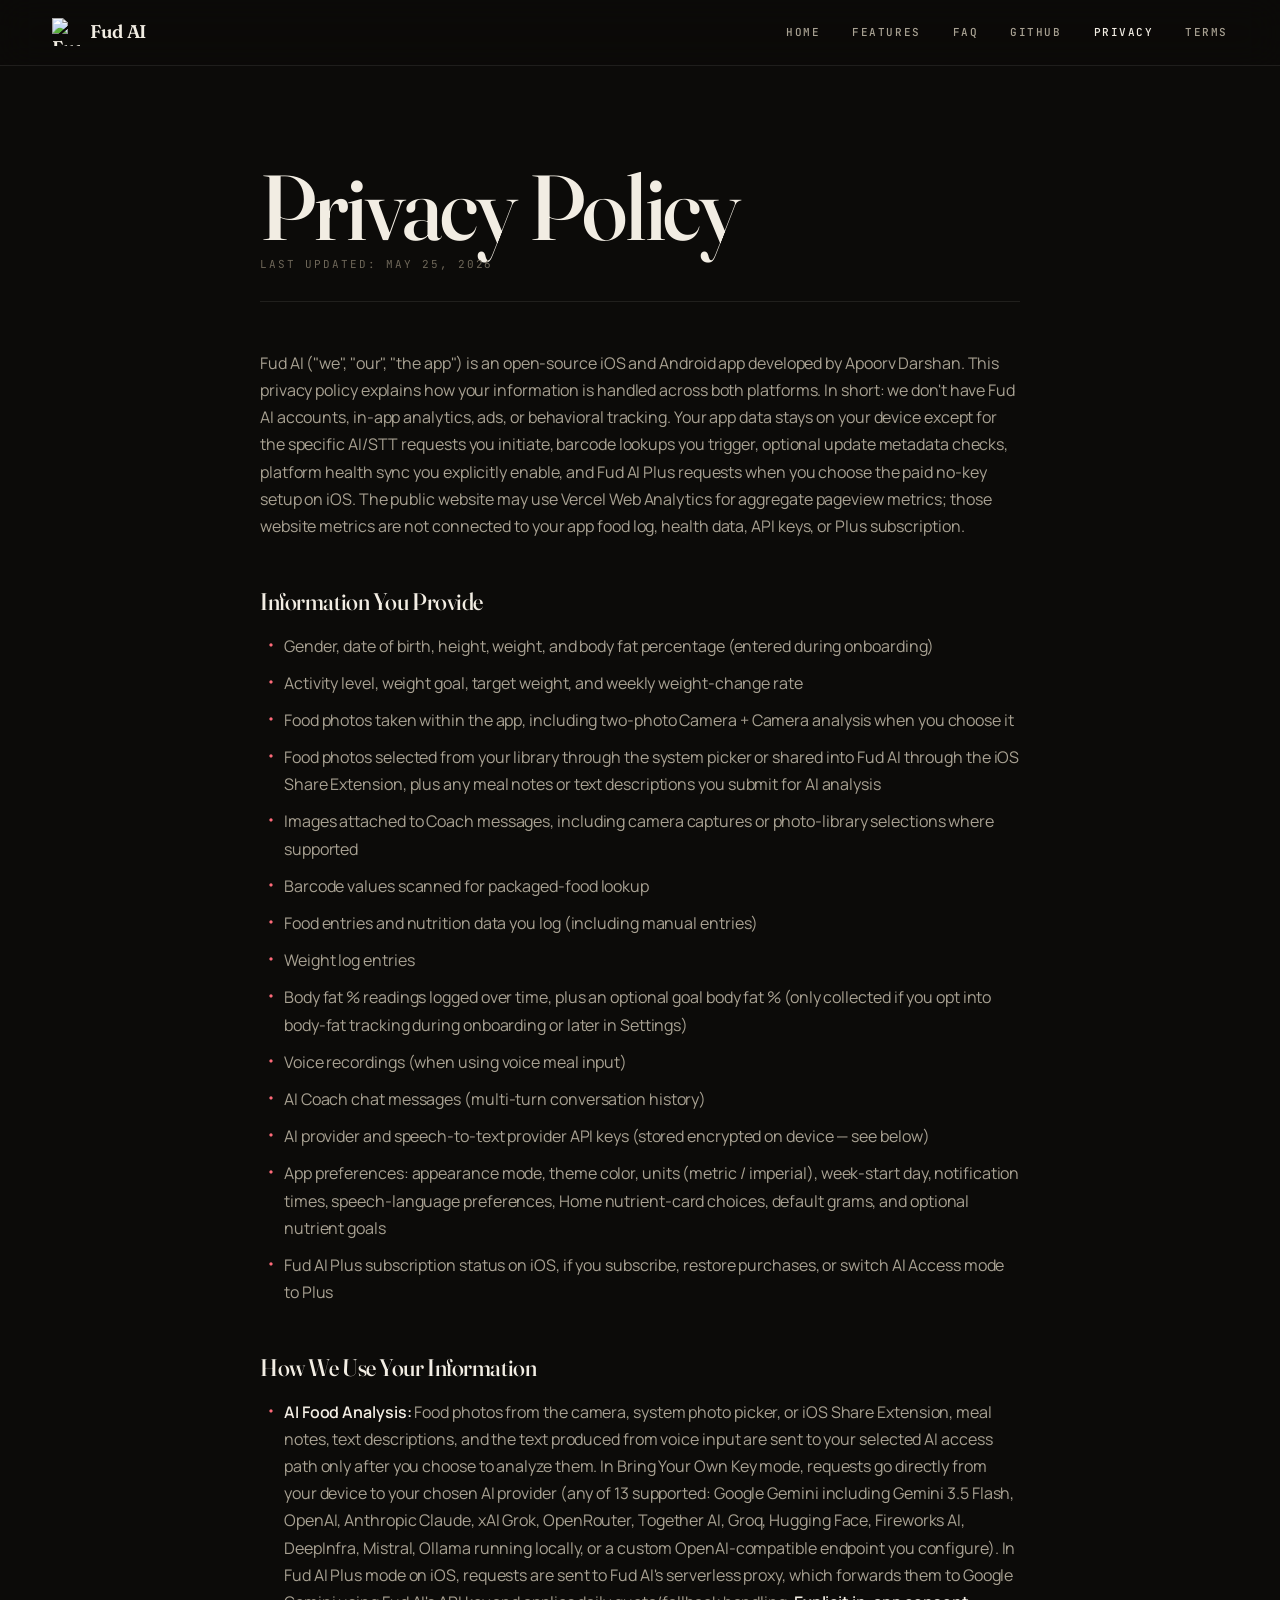
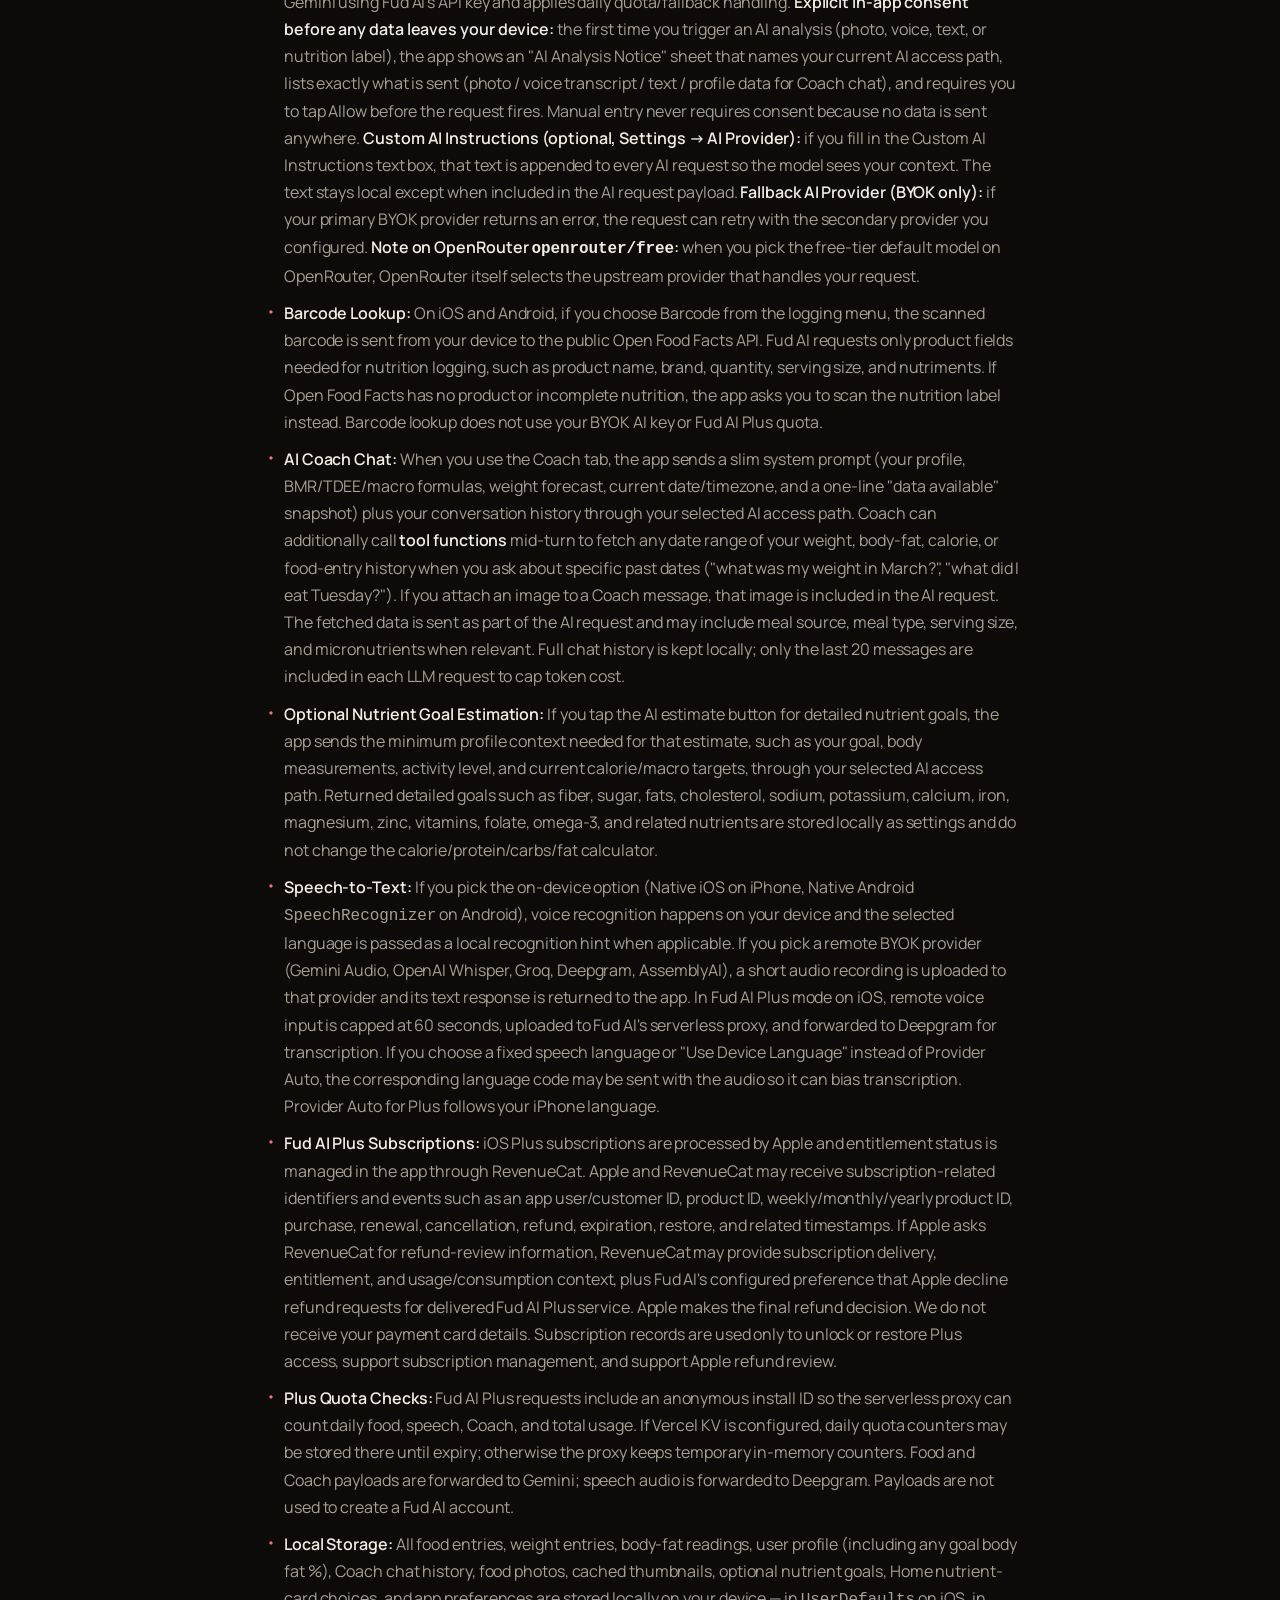
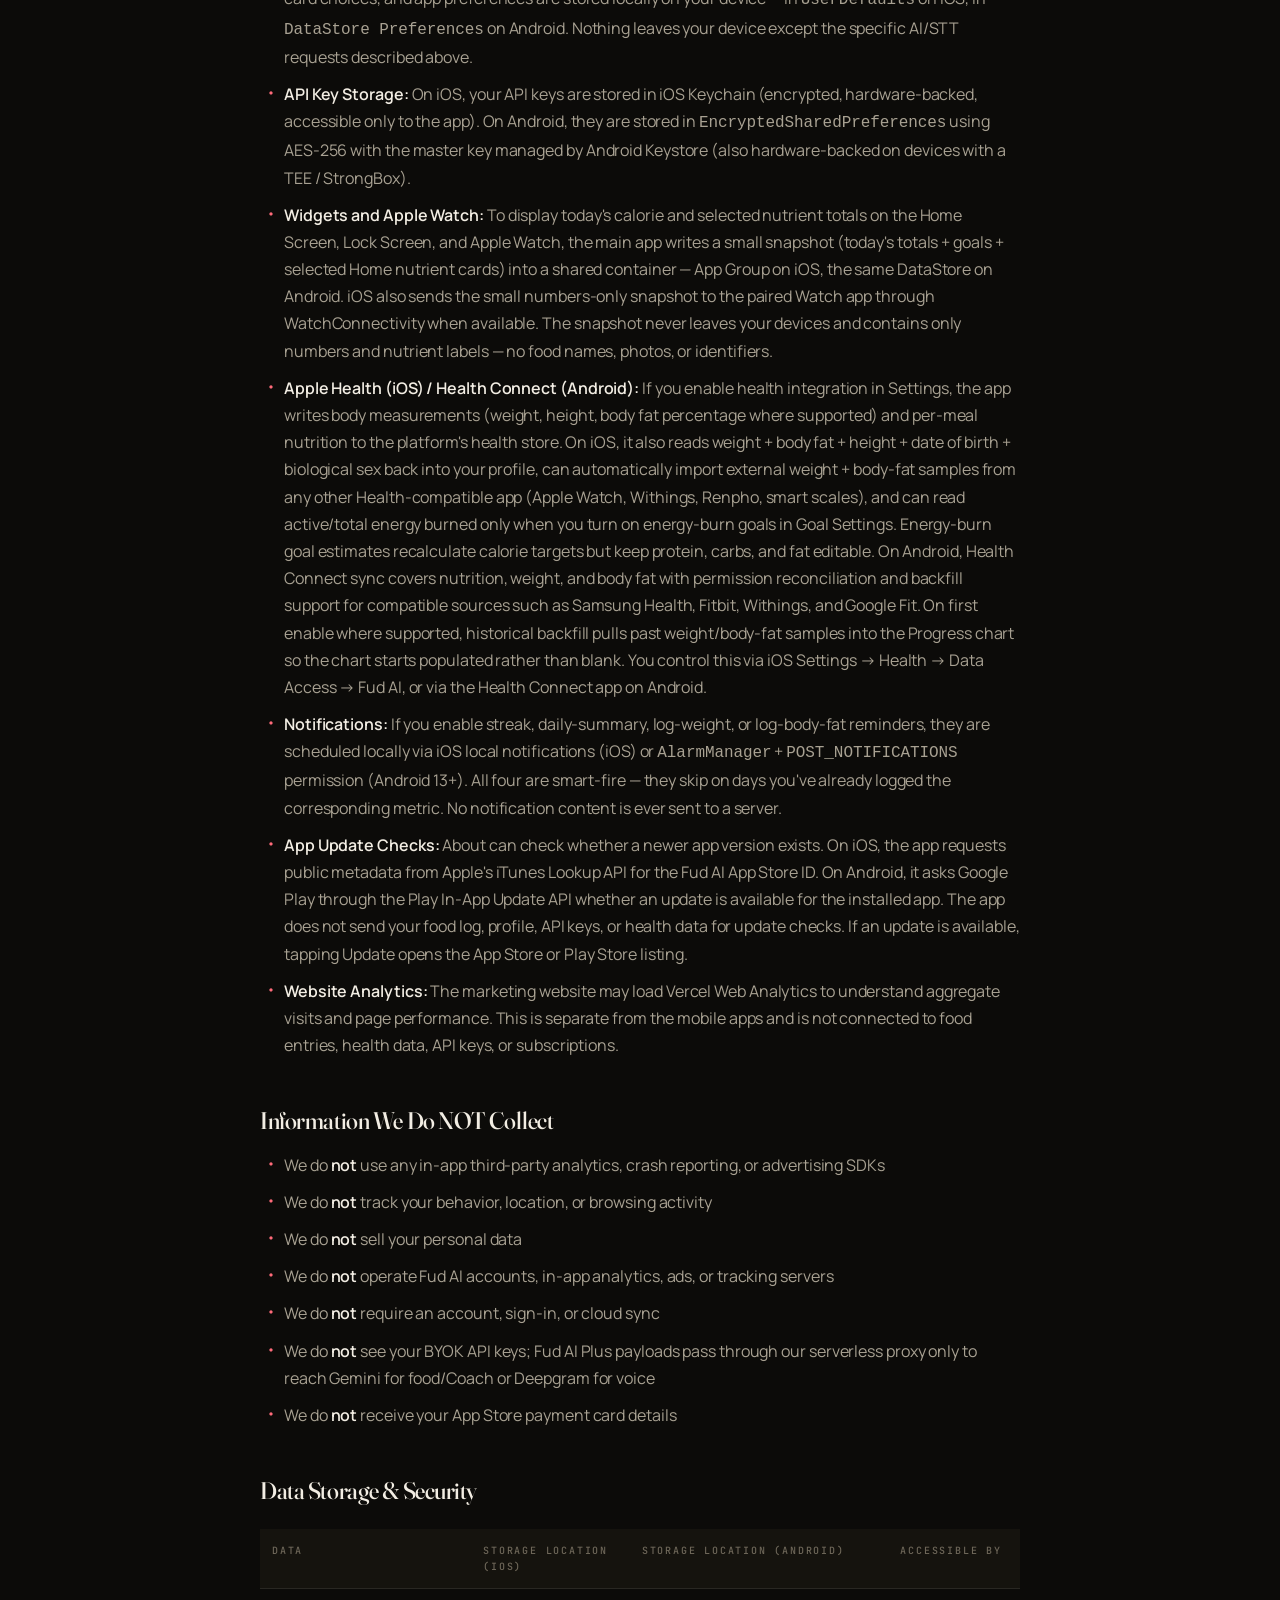
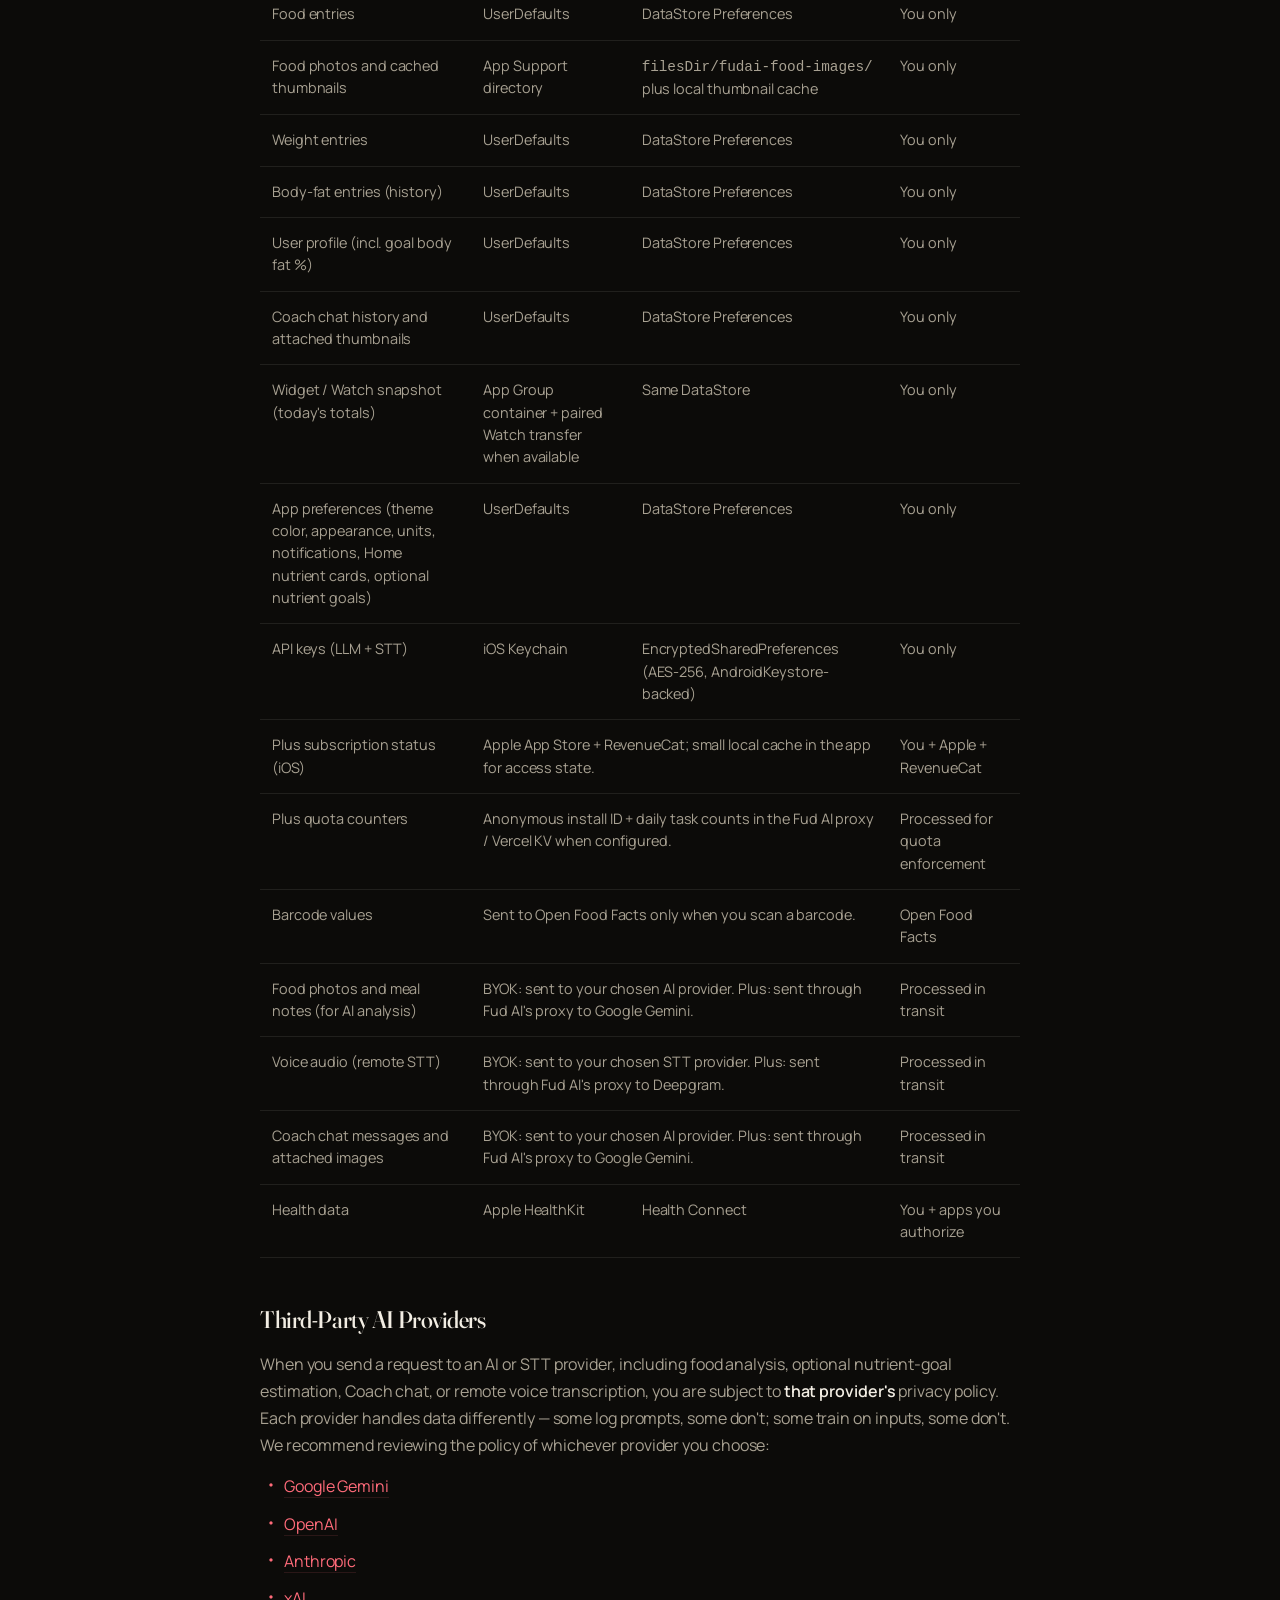
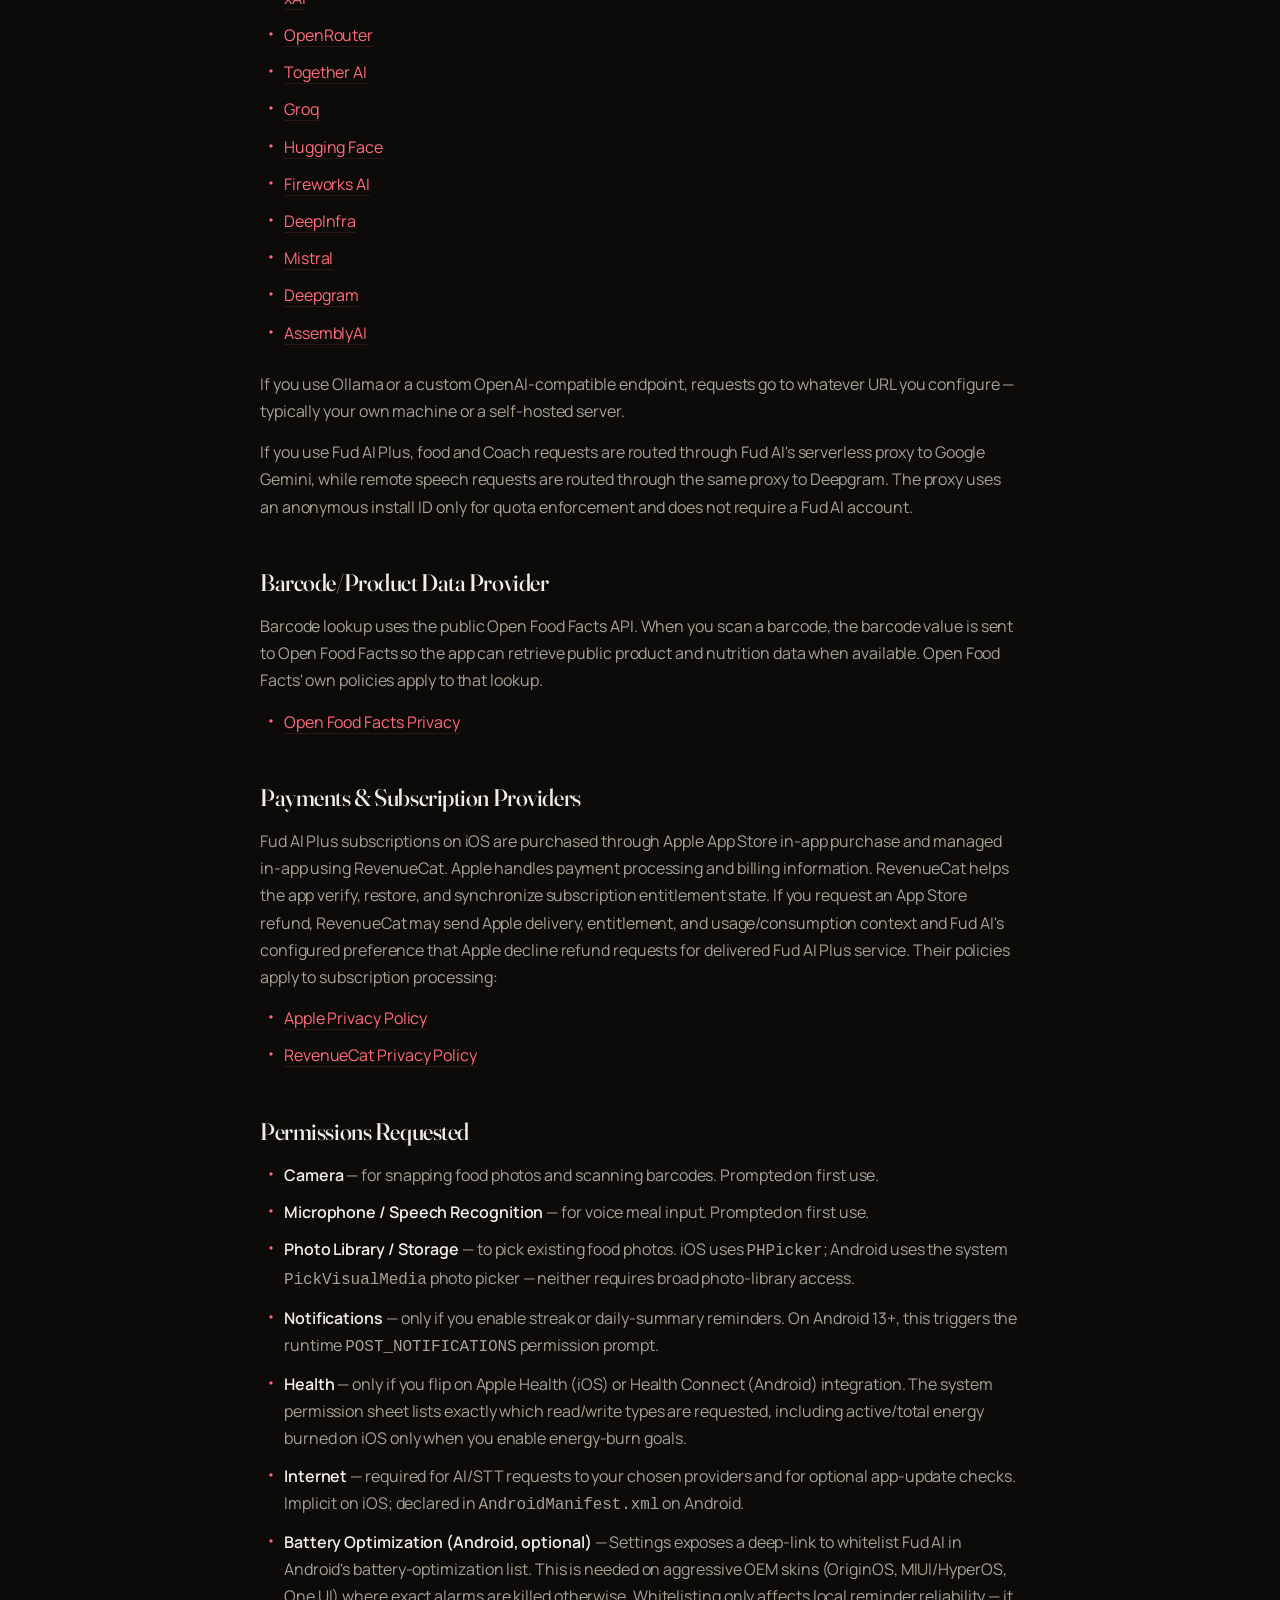
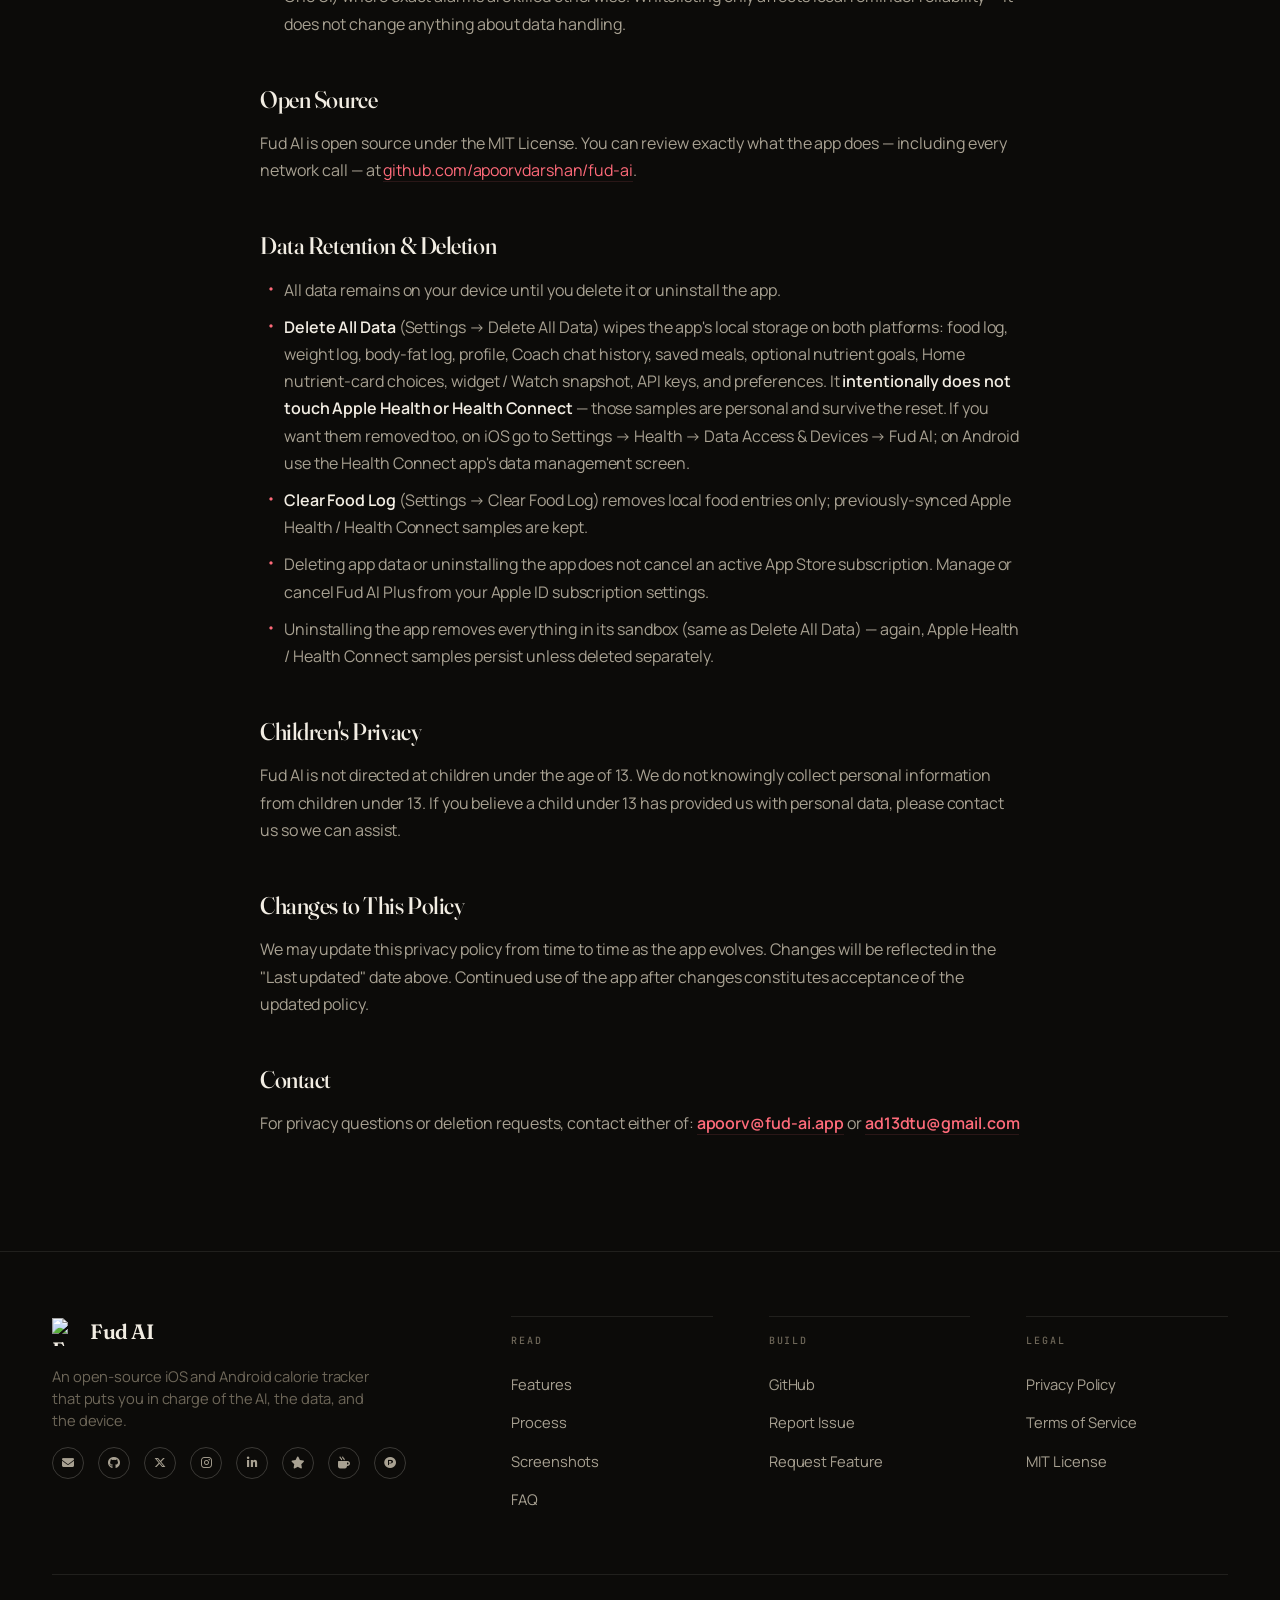
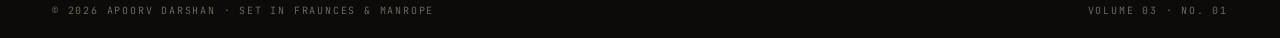
==== commit 209a60e6: "Prepare iOS 4.0 release notes" ====
--- a/web/privacy.html
+++ b/web/privacy.html
@@ -4,7 +4,7 @@
 <meta charset="UTF-8">
 <meta name="viewport" content="width=device-width, initial-scale=1.0">
 <title>Privacy Policy — Fud AI Calorie Tracker for iOS &amp; Android</title>
-<meta name="description" content="Privacy Policy for Fud AI, the open-source AI calorie tracker and food scanner for iPhone and Android. Learn how photos, voice, health data, API keys, and Plus requests are handled.">
+<meta name="description" content="Privacy Policy for Fud AI, the open-source AI calorie tracker and food scanner for iPhone and Android. Learn how photos, iOS Share Extension input, voice, health data, API keys, Watch snapshots, and Plus requests are handled.">
 <link rel="canonical" href="https://www.fud-ai.app/privacy.html">
 <meta name="theme-color" content="#FF375F">
 <!-- Open Graph -->
@@ -62,7 +62,7 @@
   <div class="container">
     <div class="legal-content">
       <h1>Privacy Policy</h1>
-      <span class="legal-date">Last updated: May 22, 2026</span>
+      <span class="legal-date">Last updated: May 25, 2026</span>
 
       <p>Fud AI ("we", "our", "the app") is an open-source iOS and Android app developed by Apoorv Darshan. This privacy policy explains how your information is handled across both platforms. In short: we don't have Fud AI accounts, in-app analytics, ads, or behavioral tracking. Your app data stays on your device except for the specific AI/STT requests you initiate, barcode lookups you trigger, optional update metadata checks, platform health sync you explicitly enable, and Fud AI Plus requests when you choose the paid no-key setup on iOS. The public website may use Vercel Web Analytics for aggregate pageview metrics; those website metrics are not connected to your app food log, health data, API keys, or Plus subscription.</p>
 
@@ -71,7 +71,7 @@
         <li>Gender, date of birth, height, weight, and body fat percentage (entered during onboarding)</li>
         <li>Activity level, weight goal, target weight, and weekly weight-change rate</li>
         <li>Food photos taken within the app, including two-photo Camera + Camera analysis when you choose it</li>
-        <li>Food photos selected from your library through the system picker, plus any meal notes or text descriptions you submit for AI analysis</li>
+        <li>Food photos selected from your library through the system picker or shared into Fud AI through the iOS Share Extension, plus any meal notes or text descriptions you submit for AI analysis</li>
         <li>Images attached to Coach messages, including camera captures or photo-library selections where supported</li>
         <li>Barcode values scanned for packaged-food lookup</li>
         <li>Food entries and nutrition data you log (including manual entries)</li>
@@ -80,13 +80,13 @@
         <li>Voice recordings (when using voice meal input)</li>
         <li>AI Coach chat messages (multi-turn conversation history)</li>
         <li>AI provider and speech-to-text provider API keys (stored encrypted on device — see below)</li>
-        <li>App preferences: appearance mode, theme color, units (metric / imperial), week-start day, notification times, speech-language preferences, Home nutrient-card choices, and optional nutrient goals</li>
+        <li>App preferences: appearance mode, theme color, units (metric / imperial), week-start day, notification times, speech-language preferences, Home nutrient-card choices, default grams, and optional nutrient goals</li>
         <li>Fud AI Plus subscription status on iOS, if you subscribe, restore purchases, or switch AI Access mode to Plus</li>
       </ul>
 
       <h3>How We Use Your Information</h3>
       <ul>
-        <li><strong>AI Food Analysis:</strong> Food photos from the camera or system photo picker, meal notes, text descriptions, and the text produced from voice input are sent to your selected AI access path. In Bring Your Own Key mode, requests go directly from your device to your chosen AI provider (any of 13 supported: Google Gemini, OpenAI, Anthropic Claude, xAI Grok, OpenRouter, Together AI, Groq, Hugging Face, Fireworks AI, DeepInfra, Mistral, Ollama running locally, or a custom OpenAI-compatible endpoint you configure). In Fud AI Plus mode on iOS, requests are sent to Fud AI's serverless proxy, which forwards them to Google Gemini using Fud AI's API key and applies daily quota/fallback handling. <strong>Explicit in-app consent before any data leaves your device:</strong> the first time you trigger an AI analysis (photo, voice, text, or nutrition label), the app shows an "AI Analysis Notice" sheet that names your current AI access path, lists exactly what is sent (photo / voice transcript / text / profile data for Coach chat), and requires you to tap Allow before the request fires. Manual entry never requires consent because no data is sent anywhere. <strong>Custom AI Instructions (optional, Settings → AI Provider):</strong> if you fill in the Custom AI Instructions text box, that text is appended to every AI request so the model sees your context. The text stays local except when included in the AI request payload. <strong>Fallback AI Provider (BYOK only):</strong> if your primary BYOK provider returns an error, the request can retry with the secondary provider you configured. <strong>Note on OpenRouter <code>openrouter/free</code>:</strong> when you pick the free-tier default model on OpenRouter, OpenRouter itself selects the upstream provider that handles your request.</li>
+        <li><strong>AI Food Analysis:</strong> Food photos from the camera, system photo picker, or iOS Share Extension, meal notes, text descriptions, and the text produced from voice input are sent to your selected AI access path only after you choose to analyze them. In Bring Your Own Key mode, requests go directly from your device to your chosen AI provider (any of 13 supported: Google Gemini including Gemini 3.5 Flash, OpenAI, Anthropic Claude, xAI Grok, OpenRouter, Together AI, Groq, Hugging Face, Fireworks AI, DeepInfra, Mistral, Ollama running locally, or a custom OpenAI-compatible endpoint you configure). In Fud AI Plus mode on iOS, requests are sent to Fud AI's serverless proxy, which forwards them to Google Gemini using Fud AI's API key and applies daily quota/fallback handling. <strong>Explicit in-app consent before any data leaves your device:</strong> the first time you trigger an AI analysis (photo, voice, text, or nutrition label), the app shows an "AI Analysis Notice" sheet that names your current AI access path, lists exactly what is sent (photo / voice transcript / text / profile data for Coach chat), and requires you to tap Allow before the request fires. Manual entry never requires consent because no data is sent anywhere. <strong>Custom AI Instructions (optional, Settings → AI Provider):</strong> if you fill in the Custom AI Instructions text box, that text is appended to every AI request so the model sees your context. The text stays local except when included in the AI request payload. <strong>Fallback AI Provider (BYOK only):</strong> if your primary BYOK provider returns an error, the request can retry with the secondary provider you configured. <strong>Note on OpenRouter <code>openrouter/free</code>:</strong> when you pick the free-tier default model on OpenRouter, OpenRouter itself selects the upstream provider that handles your request.</li>
         <li><strong>Barcode Lookup:</strong> On iOS and Android, if you choose Barcode from the logging menu, the scanned barcode is sent from your device to the public Open Food Facts API. Fud AI requests only product fields needed for nutrition logging, such as product name, brand, quantity, serving size, and nutriments. If Open Food Facts has no product or incomplete nutrition, the app asks you to scan the nutrition label instead. Barcode lookup does not use your BYOK AI key or Fud AI Plus quota.</li>
         <li><strong>AI Coach Chat:</strong> When you use the Coach tab, the app sends a slim system prompt (your profile, BMR/TDEE/macro formulas, weight forecast, current date/timezone, and a one-line "data available" snapshot) plus your conversation history through your selected AI access path. Coach can additionally call <strong>tool functions</strong> mid-turn to fetch any date range of your weight, body-fat, calorie, or food-entry history when you ask about specific past dates ("what was my weight in March?", "what did I eat Tuesday?"). If you attach an image to a Coach message, that image is included in the AI request. The fetched data is sent as part of the AI request and may include meal source, meal type, serving size, and micronutrients when relevant. Full chat history is kept locally; only the last 20 messages are included in each LLM request to cap token cost.</li>
         <li><strong>Optional Nutrient Goal Estimation:</strong> If you tap the AI estimate button for detailed nutrient goals, the app sends the minimum profile context needed for that estimate, such as your goal, body measurements, activity level, and current calorie/macro targets, through your selected AI access path. Returned detailed goals such as fiber, sugar, fats, cholesterol, sodium, potassium, calcium, iron, magnesium, zinc, vitamins, folate, omega-3, and related nutrients are stored locally as settings and do not change the calorie/protein/carbs/fat calculator.</li>
@@ -95,10 +95,10 @@
         <li><strong>Plus Quota Checks:</strong> Fud AI Plus requests include an anonymous install ID so the serverless proxy can count daily food, speech, Coach, and total usage. If Vercel KV is configured, daily quota counters may be stored there until expiry; otherwise the proxy keeps temporary in-memory counters. Food and Coach payloads are forwarded to Gemini; speech audio is forwarded to Deepgram. Payloads are not used to create a Fud AI account.</li>
         <li><strong>Local Storage:</strong> All food entries, weight entries, body-fat readings, user profile (including any goal body fat %), Coach chat history, food photos, cached thumbnails, optional nutrient goals, Home nutrient-card choices, and app preferences are stored locally on your device — in <code>UserDefaults</code> on iOS, in <code>DataStore Preferences</code> on Android. Nothing leaves your device except the specific AI/STT requests described above.</li>
         <li><strong>API Key Storage:</strong> On iOS, your API keys are stored in iOS Keychain (encrypted, hardware-backed, accessible only to the app). On Android, they are stored in <code>EncryptedSharedPreferences</code> using AES-256 with the master key managed by Android Keystore (also hardware-backed on devices with a TEE / StrongBox).</li>
-        <li><strong>Widgets:</strong> To display today's calorie and selected nutrient totals on the Home Screen / Lock Screen, the main app writes a small snapshot (today's totals + goals + selected Home nutrient cards) into a shared container — App Group on iOS, the same DataStore on Android. The widget reads this snapshot to render. The snapshot never leaves your device and contains only numbers and nutrient labels — no food names, photos, or identifiers.</li>
-        <li><strong>Apple Health (iOS) / Health Connect (Android):</strong> If you enable health integration in Settings, the app writes body measurements (weight, height, body fat percentage where supported) and per-meal nutrition to the platform's health store. On iOS, it also reads weight + body fat + height + date of birth + biological sex back into your profile, and can automatically import external weight + body-fat samples from any other Health-compatible app (Apple Watch, Withings, Renpho, smart scales). On Android, Health Connect sync covers nutrition, weight, and body fat with permission reconciliation and backfill support for compatible sources such as Samsung Health, Fitbit, Withings, and Google Fit. On first enable where supported, historical backfill pulls past weight/body-fat samples into the Progress chart so the chart starts populated rather than blank. You control this via iOS Settings → Health → Data Access → Fud AI, or via the Health Connect app on Android.</li>
+        <li><strong>Widgets and Apple Watch:</strong> To display today's calorie and selected nutrient totals on the Home Screen, Lock Screen, and Apple Watch, the main app writes a small snapshot (today's totals + goals + selected Home nutrient cards) into a shared container — App Group on iOS, the same DataStore on Android. iOS also sends the small numbers-only snapshot to the paired Watch app through WatchConnectivity when available. The snapshot never leaves your devices and contains only numbers and nutrient labels — no food names, photos, or identifiers.</li>
+        <li><strong>Apple Health (iOS) / Health Connect (Android):</strong> If you enable health integration in Settings, the app writes body measurements (weight, height, body fat percentage where supported) and per-meal nutrition to the platform's health store. On iOS, it also reads weight + body fat + height + date of birth + biological sex back into your profile, can automatically import external weight + body-fat samples from any other Health-compatible app (Apple Watch, Withings, Renpho, smart scales), and can read active/total energy burned only when you turn on energy-burn goals in Goal Settings. Energy-burn goal estimates recalculate calorie targets but keep protein, carbs, and fat editable. On Android, Health Connect sync covers nutrition, weight, and body fat with permission reconciliation and backfill support for compatible sources such as Samsung Health, Fitbit, Withings, and Google Fit. On first enable where supported, historical backfill pulls past weight/body-fat samples into the Progress chart so the chart starts populated rather than blank. You control this via iOS Settings → Health → Data Access → Fud AI, or via the Health Connect app on Android.</li>
         <li><strong>Notifications:</strong> If you enable streak, daily-summary, log-weight, or log-body-fat reminders, they are scheduled locally via iOS local notifications (iOS) or <code>AlarmManager</code> + <code>POST_NOTIFICATIONS</code> permission (Android 13+). All four are smart-fire — they skip on days you've already logged the corresponding metric. No notification content is ever sent to a server.</li>
-        <li><strong>App Update Checks:</strong> About can check whether a newer app version exists. On iOS, the app requests public metadata from Apple's iTunes Lookup API for the Fud AI App Store ID. On Android, it requests Fud AI's public Android version manifest, which is updated only after a Google Play release is published. The installed version is compared locally; the app does not send your food log, profile, API keys, or health data for update checks. If an update is available, tapping Update opens the App Store or Play Store listing.</li>
+        <li><strong>App Update Checks:</strong> About can check whether a newer app version exists. On iOS, the app requests public metadata from Apple's iTunes Lookup API for the Fud AI App Store ID. On Android, it asks Google Play through the Play In-App Update API whether an update is available for the installed app. The app does not send your food log, profile, API keys, or health data for update checks. If an update is available, tapping Update opens the App Store or Play Store listing.</li>
         <li><strong>Website Analytics:</strong> The marketing website may load Vercel Web Analytics to understand aggregate visits and page performance. This is separate from the mobile apps and is not connected to food entries, health data, API keys, or subscriptions.</li>
       </ul>
 
@@ -125,7 +125,7 @@
           <tr><td>Body-fat entries (history)</td><td>UserDefaults</td><td>DataStore Preferences</td><td>You only</td></tr>
           <tr><td>User profile (incl. goal body fat %)</td><td>UserDefaults</td><td>DataStore Preferences</td><td>You only</td></tr>
           <tr><td>Coach chat history and attached thumbnails</td><td>UserDefaults</td><td>DataStore Preferences</td><td>You only</td></tr>
-          <tr><td>Widget snapshot (today's totals)</td><td>App Group container</td><td>Same DataStore</td><td>You only</td></tr>
+          <tr><td>Widget / Watch snapshot (today's totals)</td><td>App Group container + paired Watch transfer when available</td><td>Same DataStore</td><td>You only</td></tr>
           <tr><td>App preferences (theme color, appearance, units, notifications, Home nutrient cards, optional nutrient goals)</td><td>UserDefaults</td><td>DataStore Preferences</td><td>You only</td></tr>
           <tr><td>API keys (LLM + STT)</td><td>iOS Keychain</td><td>EncryptedSharedPreferences (AES-256, AndroidKeystore-backed)</td><td>You only</td></tr>
           <tr><td>Plus subscription status (iOS)</td><td colspan="2">Apple App Store + RevenueCat; small local cache in the app for access state.</td><td>You + Apple + RevenueCat</td></tr>
@@ -177,7 +177,7 @@
         <li><strong>Microphone / Speech Recognition</strong> — for voice meal input. Prompted on first use.</li>
         <li><strong>Photo Library / Storage</strong> — to pick existing food photos. iOS uses <code>PHPicker</code>; Android uses the system <code>PickVisualMedia</code> photo picker — neither requires broad photo-library access.</li>
         <li><strong>Notifications</strong> — only if you enable streak or daily-summary reminders. On Android 13+, this triggers the runtime <code>POST_NOTIFICATIONS</code> permission prompt.</li>
-        <li><strong>Health</strong> — only if you flip on Apple Health (iOS) or Health Connect (Android) integration. The system permission sheet lists exactly which read/write types are requested.</li>
+        <li><strong>Health</strong> — only if you flip on Apple Health (iOS) or Health Connect (Android) integration. The system permission sheet lists exactly which read/write types are requested, including active/total energy burned on iOS only when you enable energy-burn goals.</li>
         <li><strong>Internet</strong> — required for AI/STT requests to your chosen providers and for optional app-update checks. Implicit on iOS; declared in <code>AndroidManifest.xml</code> on Android.</li>
         <li><strong>Battery Optimization (Android, optional)</strong> — Settings exposes a deep-link to whitelist Fud AI in Android's battery-optimization list. This is needed on aggressive OEM skins (OriginOS, MIUI/HyperOS, One UI) where exact alarms are killed otherwise. Whitelisting only affects local reminder reliability — it does not change anything about data handling.</li>
       </ul>
@@ -188,7 +188,7 @@
       <h3>Data Retention &amp; Deletion</h3>
       <ul>
         <li>All data remains on your device until you delete it or uninstall the app.</li>
-        <li><strong>Delete All Data</strong> (Settings → Delete All Data) wipes the app's local storage on both platforms: food log, weight log, body-fat log, profile, Coach chat history, saved meals, optional nutrient goals, Home nutrient-card choices, widget snapshot, API keys, and preferences. It <strong>intentionally does not touch Apple Health or Health Connect</strong> — those samples are personal and survive the reset. If you want them removed too, on iOS go to Settings → Health → Data Access &amp; Devices → Fud AI; on Android use the Health Connect app's data management screen.</li>
+        <li><strong>Delete All Data</strong> (Settings → Delete All Data) wipes the app's local storage on both platforms: food log, weight log, body-fat log, profile, Coach chat history, saved meals, optional nutrient goals, Home nutrient-card choices, widget / Watch snapshot, API keys, and preferences. It <strong>intentionally does not touch Apple Health or Health Connect</strong> — those samples are personal and survive the reset. If you want them removed too, on iOS go to Settings → Health → Data Access &amp; Devices → Fud AI; on Android use the Health Connect app's data management screen.</li>
         <li><strong>Clear Food Log</strong> (Settings → Clear Food Log) removes local food entries only; previously-synced Apple Health / Health Connect samples are kept.</li>
         <li>Deleting app data or uninstalling the app does not cancel an active App Store subscription. Manage or cancel Fud AI Plus from your Apple ID subscription settings.</li>
         <li>Uninstalling the app removes everything in its sandbox (same as Delete All Data) — again, Apple Health / Health Connect samples persist unless deleted separately.</li>
